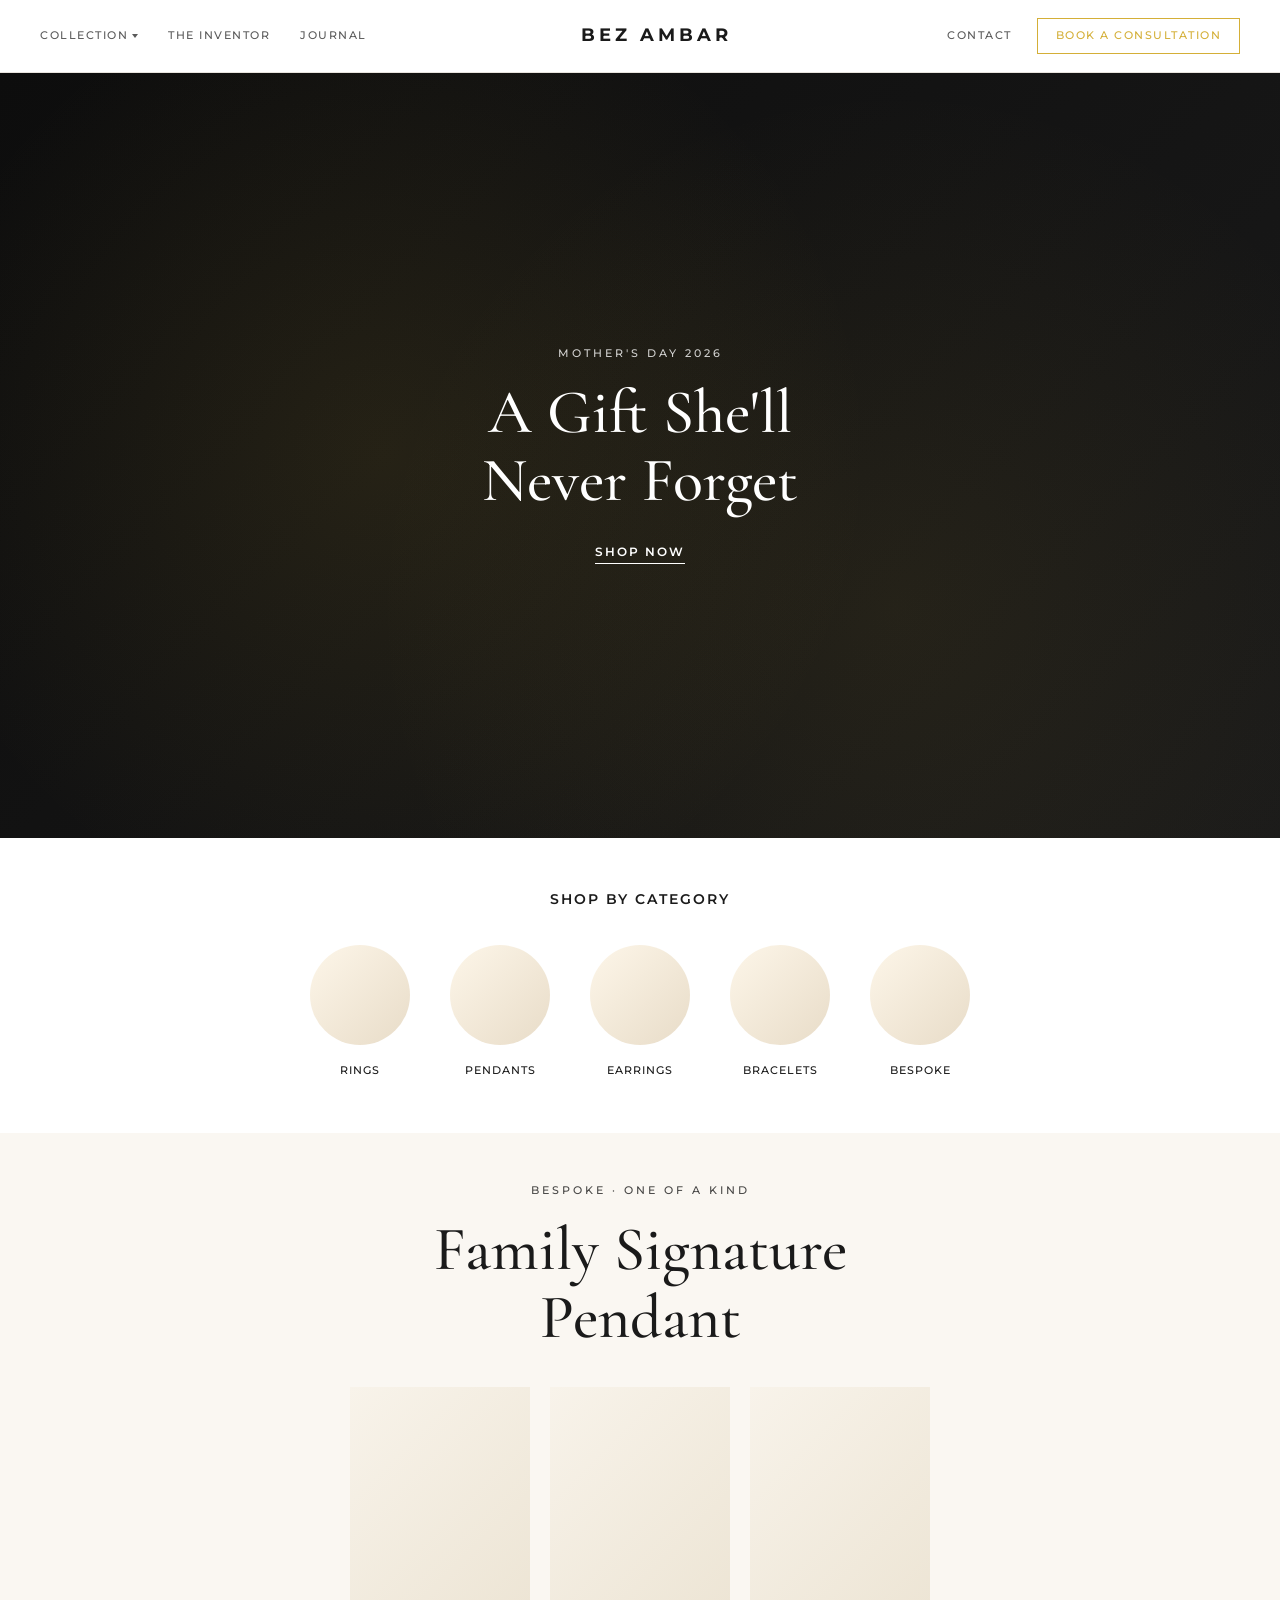
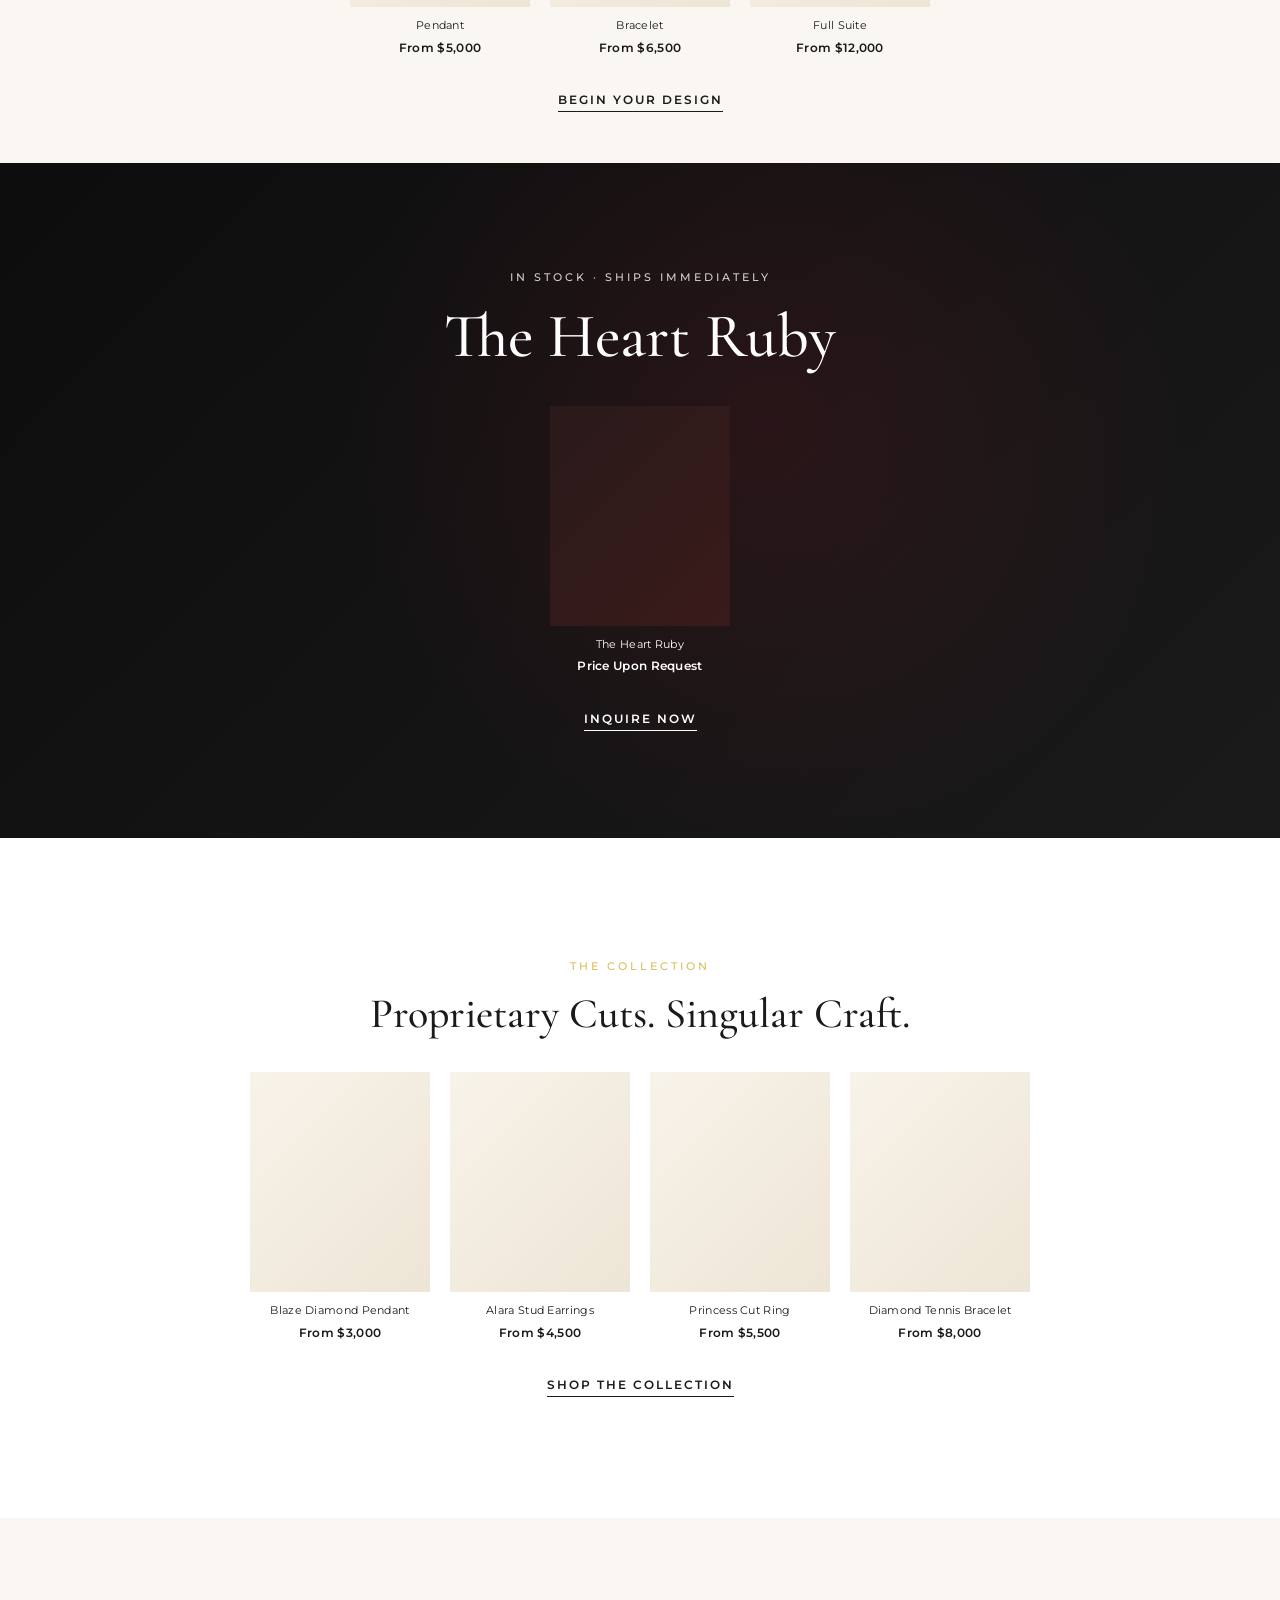
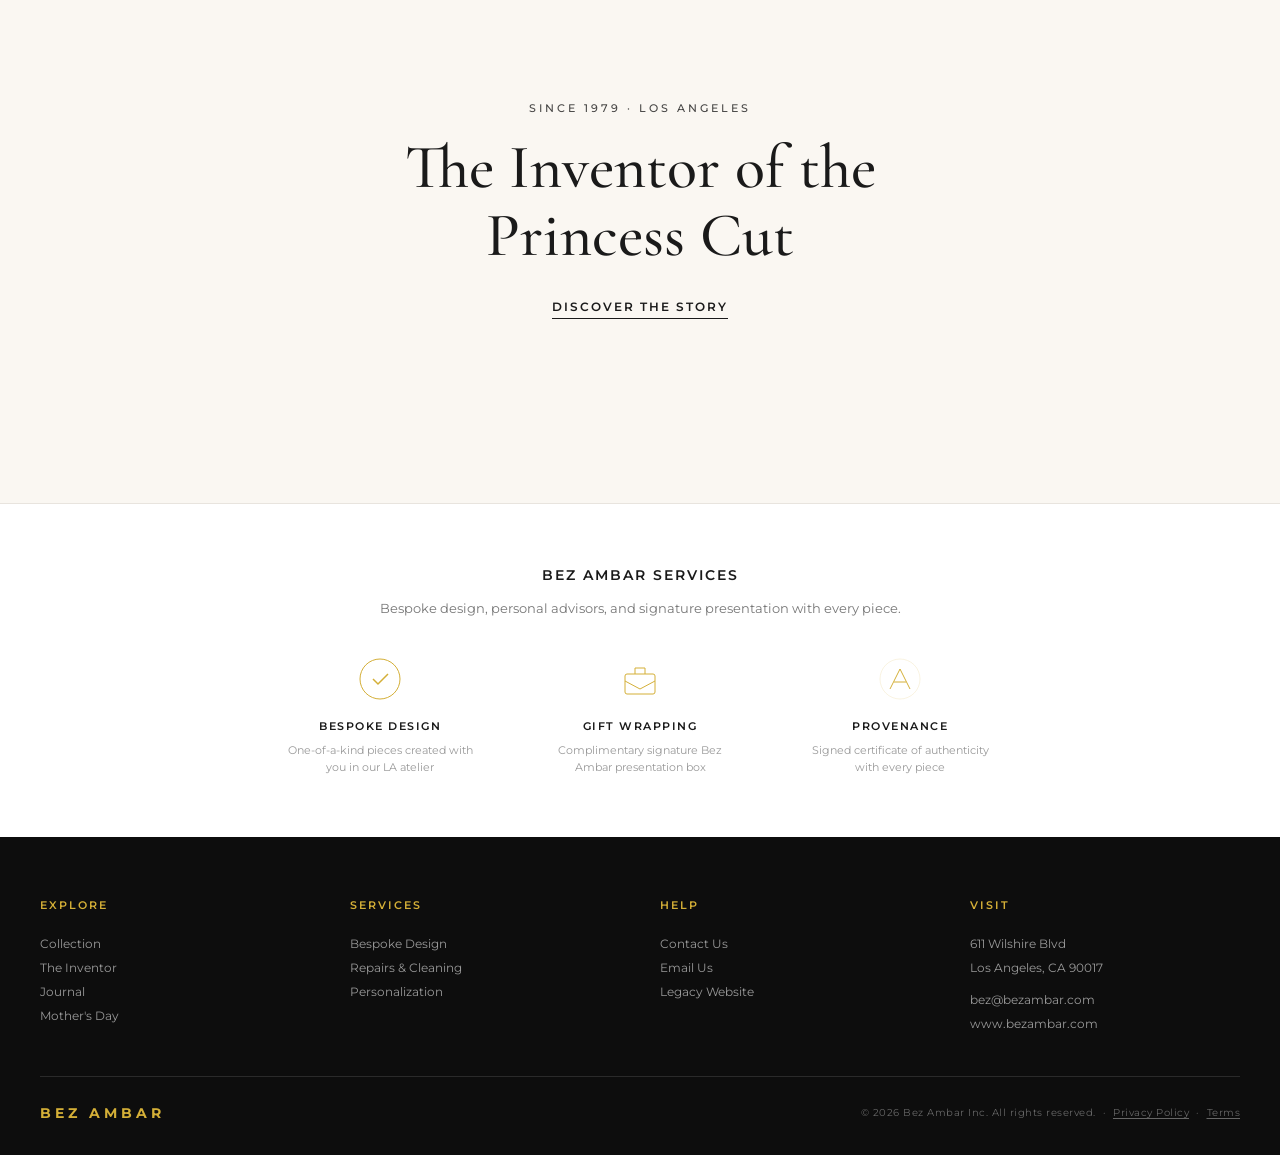
==== Mothers_Day_Campaign/index.html @ 3a0c8719 "Initial commit Created from https://vercel.com/new" ====
<!DOCTYPE html>
<html lang="en">
<head>
    <meta charset="UTF-8">
    <meta name="viewport" content="width=device-width, initial-scale=1.0">
    <title>Bez Ambar — Inventor of the Princess Cut | Luxury Diamonds, Los Angeles</title>
    <link href="https://fonts.googleapis.com/css2?family=Cormorant+Garamond:ital,wght@0,400;0,500;0,600;0,700;1,400;1,500&family=Montserrat:wght@300;400;500;600;700&display=swap" rel="stylesheet">
    <link rel="stylesheet" href="styles.css">
    <style>
        /* ============== LV-STYLE HOMEPAGE OVERRIDES ============== */

        /* --- Full-Bleed Hero Block --- */
        .hero-block {
            width: 100%;
            min-height: 85vh;
            display: flex;
            align-items: center;
            justify-content: center;
            text-align: center;
            position: relative;
            overflow: hidden;
            color: #ffffff;
        }
        .hero-block.dark {
            background: linear-gradient(135deg, #0d0d0d 0%, #1a1a1a 50%, #0d0d0d 100%);
        }
        .hero-block.cream {
            background: #faf7f2;
            color: #1a1a1a;
            min-height: 70vh;
        }
        .hero-block.light {
            background: #ffffff;
            color: #1a1a1a;
            min-height: auto;
            padding: 80px 40px;
        }
        .hero-block-bg {
            position: absolute;
            inset: 0;
            background-size: cover;
            background-position: center;
            z-index: 0;
        }
        .hero-block-overlay {
            position: absolute;
            inset: 0;
            background: rgba(0,0,0,0.35);
            z-index: 1;
        }
        .hero-block-content {
            position: relative;
            z-index: 2;
            max-width: 700px;
            padding: 40px 20px;
        }
        .hero-block-content .block-eyebrow {
            font-family: 'Montserrat', sans-serif;
            font-size: 11px;
            font-weight: 500;
            letter-spacing: 3px;
            text-transform: uppercase;
            opacity: 0.8;
            margin-bottom: 16px;
        }
        .hero-block-content h2 {
            font-family: 'Cormorant Garamond', serif;
            font-size: clamp(36px, 6vw, 62px);
            font-weight: 500;
            line-height: 1.1;
            margin-bottom: 24px;
        }
        .hero-block-content .block-link {
            font-family: 'Montserrat', sans-serif;
            font-size: 12px;
            font-weight: 600;
            letter-spacing: 2px;
            text-transform: uppercase;
            text-decoration: none;
            color: inherit;
            border-bottom: 1.5px solid currentColor;
            padding-bottom: 4px;
            transition: opacity 0.3s;
        }
        .hero-block-content .block-link:hover { opacity: 0.7; }

        /* --- Category Strip --- */
        .category-strip {
            padding: 50px 40px;
            background: #ffffff;
        }
        .category-strip h2 {
            font-family: 'Montserrat', sans-serif;
            font-size: 14px;
            font-weight: 600;
            letter-spacing: 2px;
            text-transform: uppercase;
            text-align: center;
            margin-bottom: 35px;
            color: #1a1a1a;
        }
        .category-row {
            display: flex;
            justify-content: center;
            gap: 40px;
            flex-wrap: wrap;
            max-width: 1000px;
            margin: 0 auto;
        }
        .category-item {
            text-align: center;
            text-decoration: none;
            color: #1a1a1a;
            transition: transform 0.3s;
        }
        .category-item:hover { transform: translateY(-3px); }
        .category-circle {
            width: 100px;
            height: 100px;
            border-radius: 50%;
            background: linear-gradient(135deg, #fdf6e9, #e8dcc8);
            margin: 0 auto 12px;
            display: flex;
            align-items: center;
            justify-content: center;
            overflow: hidden;
        }
        .category-circle img {
            width: 100%;
            height: 100%;
            object-fit: cover;
            border-radius: 50%;
        }
        .category-item span {
            font-family: 'Montserrat', sans-serif;
            font-size: 11px;
            font-weight: 500;
            letter-spacing: 1px;
            text-transform: uppercase;
        }

        /* --- Product Row (within editorial blocks) --- */
        .product-row {
            display: flex;
            gap: 20px;
            justify-content: center;
            flex-wrap: wrap;
            margin-top: 35px;
            max-width: 1200px;
            margin-left: auto;
            margin-right: auto;
        }
        .product-thumb {
            width: 180px;
            text-decoration: none;
            color: inherit;
            transition: transform 0.3s;
        }
        .product-thumb:hover { transform: translateY(-3px); }
        .product-thumb-img {
            width: 180px;
            height: 220px;
            background: linear-gradient(135deg, #f8f3ea, #ede5d5);
            margin-bottom: 10px;
            overflow: hidden;
        }
        .product-thumb-img img {
            width: 100%;
            height: 100%;
            object-fit: cover;
        }
        .product-thumb p {
            font-family: 'Montserrat', sans-serif;
            font-size: 11px;
            text-align: center;
            letter-spacing: 0.3px;
        }
        .product-thumb .thumb-price {
            font-weight: 600;
            margin-top: 3px;
            font-size: 12px;
        }

        /* --- Services Row (LV-style) --- */
        .lv-services {
            padding: 60px 40px;
            background: #ffffff;
            border-top: 1px solid #e8e4de;
        }
        .lv-services h2 {
            font-family: 'Montserrat', sans-serif;
            font-size: 14px;
            font-weight: 600;
            letter-spacing: 2px;
            text-transform: uppercase;
            text-align: center;
            margin-bottom: 12px;
        }
        .lv-services > p {
            font-family: 'Montserrat', sans-serif;
            font-size: 13px;
            color: #777;
            text-align: center;
            margin-bottom: 35px;
        }
        .lv-services-row {
            display: flex;
            justify-content: center;
            gap: 60px;
            flex-wrap: wrap;
            max-width: 1000px;
            margin: 0 auto;
        }
        .lv-service-item {
            text-align: center;
            max-width: 200px;
        }
        .lv-service-icon {
            width: 50px;
            height: 50px;
            margin: 0 auto 14px;
        }
        .lv-service-item h4 {
            font-family: 'Montserrat', sans-serif;
            font-size: 11px;
            font-weight: 600;
            letter-spacing: 1.5px;
            text-transform: uppercase;
            margin-bottom: 6px;
        }
        .lv-service-item p {
            font-family: 'Montserrat', sans-serif;
            font-size: 11px;
            color: #999;
            line-height: 1.6;
        }

        /* --- Responsive --- */
        @media (max-width: 768px) {
            .hero-block { min-height: 60vh; }
            .product-row { gap: 12px; }
            .product-thumb { width: 140px; }
            .product-thumb-img { width: 140px; height: 170px; }
            .category-row { gap: 20px; }
            .category-circle { width: 75px; height: 75px; }
            .lv-services-row { gap: 30px; }
        }
    </style>
</head>
<body>

    <!-- ==================== HEADER ==================== -->
    <header class="site-header">
        <div class="header-inner">
            <button class="mobile-nav-toggle" onclick="toggleMobileNav()" aria-label="Menu"><span></span><span></span><span></span></button>
            <nav class="header-left">
                <div class="nav-dropdown">
                    <a href="collection.html">Collection</a>
                    <div class="dropdown-menu">
                        <span class="dropdown-label">Categories</span>
                        <a href="collection.html">All Jewelry</a>
                        <a href="collection.html?cat=rings">Rings</a>
                        <a href="collection.html?cat=pendants">Pendants</a>
                        <a href="collection.html?cat=necklaces">Necklaces</a>
                        <a href="collection.html?cat=earrings">Earrings</a>
                        <a href="collection.html?cat=bracelets">Bracelets</a>
                    </div>
                </div>
                <a href="about.html">The Inventor</a>
                <a href="journal.html">Journal</a>
            </nav>
            <a href="index.html" class="logo">Bez Ambar</a>
            <div class="header-right">
                <a href="contact.html">Contact</a>
                <a href="contact.html" class="header-contact-btn">Book a Consultation</a>
            </div>
        </div>
    </header>
    <div class="mobile-nav-overlay" id="mobileNav">
        <a href="collection.html">Collection</a>
        <span class="mobile-cat-label">Categories</span>
        <a href="collection.html" class="mobile-cat-link">All Jewelry</a>
        <a href="collection.html?cat=rings" class="mobile-cat-link">Rings</a>
        <a href="collection.html?cat=pendants" class="mobile-cat-link">Pendants</a>
        <a href="collection.html?cat=necklaces" class="mobile-cat-link">Necklaces</a>
        <a href="collection.html?cat=earrings" class="mobile-cat-link">Earrings</a>
        <a href="collection.html?cat=bracelets" class="mobile-cat-link">Bracelets</a>
        <a href="about.html">The Inventor</a>
        <a href="journal.html">Journal</a>
        <a href="contact.html">Contact</a>
        <a href="contact.html" class="mobile-consult-btn">Book a Consultation</a>
    </div>

    <!-- ==================== BLOCK 1: Hero — Mother's Day ==================== -->
    <section class="hero-block dark">
        <!-- Replace: add background image with .hero-block-bg div: <div class="hero-block-bg" style="background-image:url('[HERO_IMG]')"></div><div class="hero-block-overlay"></div> -->
        <div class="hero-block-bg" style="background: radial-gradient(circle at 30% 50%, rgba(212,175,55,0.1) 0%, transparent 50%), radial-gradient(circle at 70% 70%, rgba(212,175,55,0.08) 0%, transparent 50%), linear-gradient(135deg, #0d0d0d 0%, #1a1a1a 100%);"></div>
        <div class="hero-block-content">
            <p class="block-eyebrow">Mother's Day 2026</p>
            <h2>A Gift She'll<br>Never Forget</h2>
            <a href="mothers_day_landing_page" class="block-link">Shop Now</a>
        </div>
    </section>

    <!-- ==================== BLOCK 2: Shop by Category ==================== -->
    <section class="category-strip">
        <h2>Shop by Category</h2>
        <div class="category-row">
            <a href="collection.html?cat=rings" class="category-item">
                <div class="category-circle">
                    <!-- Replace with: <img src="[RING_THUMB]" alt="Rings"> -->
                </div>
                <span>Rings</span>
            </a>
            <a href="collection.html?cat=pendants" class="category-item">
                <div class="category-circle">
                    <!-- Replace with: <img src="[PENDANT_THUMB]" alt="Pendants"> -->
                </div>
                <span>Pendants</span>
            </a>
            <a href="collection.html?cat=earrings" class="category-item">
                <div class="category-circle">
                    <!-- Replace with: <img src="[EARRING_THUMB]" alt="Earrings"> -->
                </div>
                <span>Earrings</span>
            </a>
            <a href="collection.html?cat=bracelets" class="category-item">
                <div class="category-circle">
                    <!-- Replace with: <img src="[BRACELET_THUMB]" alt="Bracelets"> -->
                </div>
                <span>Bracelets</span>
            </a>
            <a href="contact.html" class="category-item">
                <div class="category-circle">
                    <!-- Replace with: <img src="[BESPOKE_THUMB]" alt="Bespoke"> -->
                </div>
                <span>Bespoke</span>
            </a>
        </div>
    </section>

    <!-- ==================== BLOCK 3: Family Signature Pendant ==================== -->
    <section class="hero-block cream">
        <!-- Replace: <div class="hero-block-bg" style="background-image:url('[PENDANT_HERO]')"></div> -->
        <div class="hero-block-content">
            <p class="block-eyebrow">Bespoke &middot; One of a Kind</p>
            <h2>Family Signature<br>Pendant</h2>

            <div class="product-row">
                <a href="mothers_day_landing_page#family-pendant-section" class="product-thumb">
                    <div class="product-thumb-img">
                        <!-- Replace with: <img src="[IMG]" alt="Pendant"> -->
                    </div>
                    <p>Pendant</p>
                    <p class="thumb-price">From $5,000</p>
                </a>
                <a href="mothers_day_landing_page#family-pendant-section" class="product-thumb">
                    <div class="product-thumb-img">
                        <!-- Replace with: <img src="[IMG]" alt="Bracelet"> -->
                    </div>
                    <p>Bracelet</p>
                    <p class="thumb-price">From $6,500</p>
                </a>
                <a href="mothers_day_landing_page#family-pendant-section" class="product-thumb">
                    <div class="product-thumb-img">
                        <!-- Replace with: <img src="[IMG]" alt="Full Suite"> -->
                    </div>
                    <p>Full Suite</p>
                    <p class="thumb-price">From $12,000</p>
                </a>
            </div>

            <div style="margin-top: 30px;">
                <a href="mothers_day_landing_page#family-pendant-section" class="block-link">Begin Your Design</a>
            </div>
        </div>
    </section>

    <!-- ==================== BLOCK 4: The Heart Ruby ==================== -->
    <section class="hero-block dark" style="min-height: 75vh;">
        <!-- Replace: <div class="hero-block-bg" style="background-image:url('[HEART_RUBY_HERO]')"></div><div class="hero-block-overlay"></div> -->
        <div class="hero-block-bg" style="background: radial-gradient(circle at 60% 40%, rgba(196,30,58,0.12) 0%, transparent 50%), linear-gradient(135deg, #0d0d0d 0%, #1a1a1a 100%);"></div>
        <div class="hero-block-content">
            <p class="block-eyebrow">In Stock &middot; Ships Immediately</p>
            <h2>The Heart Ruby</h2>

            <div class="product-row">
                <a href="mothers_day_landing_page#hard-ruby-section" class="product-thumb" style="color:#fff;">
                    <div class="product-thumb-img" style="background: linear-gradient(135deg, #2a1a1a, #3a1a1a);">
                        <!-- Replace with: <img src="[IMG]" alt="The Heart Ruby"> -->
                    </div>
                    <p>The Heart Ruby</p>
                    <p class="thumb-price">Price Upon Request</p>
                </a>
            </div>

            <div style="margin-top: 30px;">
                <a href="mothers_day_landing_page#hard-ruby-section" class="block-link">Inquire Now</a>
            </div>
        </div>
    </section>

    <!-- ==================== BLOCK 5: The Collection ==================== -->
    <section class="hero-block light">
        <div class="hero-block-content" style="max-width: 1200px;">
            <p class="block-eyebrow" style="color:#d4af37;">The Collection</p>
            <h2 style="font-size: clamp(28px, 4vw, 42px);">Proprietary Cuts. Singular Craft.</h2>

            <div class="product-row">
                <a href="collection.html" class="product-thumb">
                    <div class="product-thumb-img">
                        <!-- Replace with: <img src="[IMG]" alt="Blaze Diamond Pendant"> -->
                    </div>
                    <p>Blaze Diamond Pendant</p>
                    <p class="thumb-price">From $3,000</p>
                </a>
                <a href="collection.html" class="product-thumb">
                    <div class="product-thumb-img">
                        <!-- Replace with: <img src="[IMG]" alt="Alara Stud Earrings"> -->
                    </div>
                    <p>Alara Stud Earrings</p>
                    <p class="thumb-price">From $4,500</p>
                </a>
                <a href="collection.html" class="product-thumb">
                    <div class="product-thumb-img">
                        <!-- Replace with: <img src="[IMG]" alt="Princess Cut Ring"> -->
                    </div>
                    <p>Princess Cut Ring</p>
                    <p class="thumb-price">From $5,500</p>
                </a>
                <a href="collection.html" class="product-thumb">
                    <div class="product-thumb-img">
                        <!-- Replace with: <img src="[IMG]" alt="Diamond Tennis Bracelet"> -->
                    </div>
                    <p>Diamond Tennis Bracelet</p>
                    <p class="thumb-price">From $8,000</p>
                </a>
            </div>

            <div style="margin-top: 30px;">
                <a href="collection.html" class="block-link">Shop the Collection</a>
            </div>
        </div>
    </section>

    <!-- ==================== BLOCK 6: The Inventor ==================== -->
    <section class="hero-block cream" style="min-height: 65vh;">
        <!-- Replace: <div class="hero-block-bg" style="background-image:url('[BEZ_ATELIER]')"></div> -->
        <div class="hero-block-content">
            <p class="block-eyebrow">Since 1979 &middot; Los Angeles</p>
            <h2>The Inventor of the<br>Princess Cut</h2>
            <a href="about.html" class="block-link">Discover the Story</a>
        </div>
    </section>

    <!-- ==================== BLOCK 7: Services ==================== -->
    <section class="lv-services">
        <h2>Bez Ambar Services</h2>
        <p>Bespoke design, personal advisors, and signature presentation with every piece.</p>
        <div class="lv-services-row">
            <div class="lv-service-item">
                <div class="lv-service-icon">
                    <svg viewBox="0 0 50 50" fill="none"><circle cx="25" cy="25" r="20" stroke="#d4af37" stroke-width="1"/><path d="M18 25 L23 30 L33 20" stroke="#d4af37" stroke-width="1.5" fill="none"/></svg>
                </div>
                <h4>Bespoke Design</h4>
                <p>One-of-a-kind pieces created with you in our LA atelier</p>
            </div>
            <div class="lv-service-item">
                <div class="lv-service-icon">
                    <svg viewBox="0 0 50 50" fill="none"><rect x="10" y="20" width="30" height="20" rx="2" stroke="#d4af37" stroke-width="1"/><path d="M10 27 L25 35 L40 27" stroke="#d4af37" stroke-width="1" fill="none"/><path d="M20 20 L20 14 L30 14 L30 20" stroke="#d4af37" stroke-width="1" fill="none"/></svg>
                </div>
                <h4>Gift Wrapping</h4>
                <p>Complimentary signature Bez Ambar presentation box</p>
            </div>
            <div class="lv-service-item">
                <div class="lv-service-icon">
                    <svg viewBox="0 0 50 50" fill="none"><path d="M15 35 L25 15 L35 35" stroke="#d4af37" stroke-width="1" fill="none"/><line x1="19" y1="28" x2="31" y2="28" stroke="#d4af37" stroke-width="1"/><circle cx="25" cy="25" r="20" stroke="#d4af37" stroke-width="0.5" opacity="0.3"/></svg>
                </div>
                <h4>Provenance</h4>
                <p>Signed certificate of authenticity with every piece</p>
            </div>
        </div>
    </section>

    <!-- ==================== FOOTER ==================== -->
    <footer class="site-footer">
        <div class="footer-inner">
            <div class="footer-top">
                <div class="footer-col">
                    <h4>Explore</h4>
                    <a href="collection.html">Collection</a>
                    <a href="about.html">The Inventor</a>
                    <a href="journal.html">Journal</a>
                    <a href="mothers_day_landing_page">Mother's Day</a>
                </div>
                <div class="footer-col">
                    <h4>Services</h4>
                    <a href="contact.html">Bespoke Design</a>
                    <a href="contact.html">Repairs &amp; Cleaning</a>
                    <a href="contact.html">Personalization</a>
                </div>
                <div class="footer-col">
                    <h4>Help</h4>
                    <a href="contact.html">Contact Us</a>
                    <a href="mailto:bez@bezambar.com">Email Us</a>
                    <a href="https://www.bezambar.com" target="_blank">Legacy Website</a>
                </div>
                <div class="footer-col">
                    <h4>Visit</h4>
                    <p>611 Wilshire Blvd</p>
                    <p>Los Angeles, CA 90017</p>
                    <p style="margin-top:8px;"><a href="mailto:bez@bezambar.com">bez@bezambar.com</a></p>
                    <p><a href="https://www.bezambar.com" target="_blank">www.bezambar.com</a></p>
                </div>
            </div>
            <div class="footer-bottom">
                <div class="footer-logo">BEZ AMBAR</div>
                <div class="footer-legal">
                    &copy; 2026 Bez Ambar Inc. All rights reserved.
                    &nbsp;&middot;&nbsp;
                    <a href="#">Privacy Policy</a>
                    &nbsp;&middot;&nbsp;
                    <a href="#">Terms</a>
                </div>
            </div>
        </div>
    </footer>


    <script>
    function toggleMobileNav() {
        document.querySelector('.mobile-nav-toggle').classList.toggle('open');
        document.getElementById('mobileNav').classList.toggle('open');
        document.body.style.overflow = document.getElementById('mobileNav').classList.contains('open') ? 'hidden' : '';
    }
    </script>
</body>
</html>
---- Mothers_Day_Campaign/styles.css ----
/* ============================================================
   BEZ AMBAR — Global Styles
   Color Palette: Black #1a1a1a / Gold #d4af37 / Cream #faf7f2
   Fonts: Cormorant Garamond (serif) + Montserrat (sans)
   ============================================================ */

/* --- RESET --- */
*, *::before, *::after { margin: 0; padding: 0; box-sizing: border-box; }
html { scroll-behavior: smooth; }
body {
    font-family: 'Cormorant Garamond', Georgia, serif;
    color: #1a1a1a;
    background: #ffffff;
    line-height: 1.6;
    -webkit-font-smoothing: antialiased;
}
a { color: inherit; text-decoration: none; }
img { display: block; max-width: 100%; height: auto; }

/* --- UTILITY --- */
.center { text-align: center; }
.eyebrow {
    font-family: 'Montserrat', sans-serif;
    font-size: 11px;
    font-weight: 600;
    letter-spacing: 2px;
    text-transform: uppercase;
    color: #d4af37;
    margin-bottom: 12px;
}
.section-inner {
    max-width: 1400px;
    margin: 0 auto;
    padding: 80px 40px;
}
.section-title {
    font-size: 38px;
    font-weight: 500;
    line-height: 1.2;
    margin-bottom: 40px;
}
.text-link {
    font-family: 'Montserrat', sans-serif;
    font-size: 12px;
    font-weight: 600;
    letter-spacing: 1.5px;
    text-transform: uppercase;
    color: #d4af37;
    text-decoration: none;
    border-bottom: 1px solid #d4af37;
    padding-bottom: 2px;
    transition: opacity 0.3s;
}
.text-link:hover { opacity: 0.7; }

/* Image placeholder (shared) */
.image-placeholder {
    width: 100%;
    height: 100%;
    min-height: 300px;
    background: linear-gradient(135deg, #fdf6e9 0%, #f0e8d8 100%);
    display: flex;
    align-items: center;
    justify-content: center;
    text-align: center;
}
.image-placeholder.tall { min-height: 450px; }
.image-placeholder p {
    font-family: 'Montserrat', sans-serif;
    font-size: 12px;
    color: #bbb;
    letter-spacing: 0.5px;
}

/* --- BUTTONS --- */
.btn {
    display: inline-block;
    padding: 16px 40px;
    font-family: 'Montserrat', sans-serif;
    font-size: 12px;
    font-weight: 600;
    letter-spacing: 2px;
    text-transform: uppercase;
    text-decoration: none;
    border: none;
    cursor: pointer;
    transition: all 0.3s;
}
.btn-primary {
    background: #1a1a1a;
    color: #d4af37;
}
.btn-primary:hover {
    background: #333;
}
.btn-secondary {
    background: transparent;
    color: #d4af37;
    border: 1.5px solid #d4af37;
}
.btn-secondary:hover {
    background: #d4af37;
    color: #1a1a1a;
}
.btn-white {
    background: #ffffff;
    color: #1a1a1a;
}
.btn-white:hover {
    background: #f0e8d8;
}

/* ============== ANNOUNCEMENT BAR ============== */
.announcement-bar {
    background: #1a1a1a;
    color: #d4af37;
    text-align: center;
    padding: 10px 20px;
    font-family: 'Montserrat', sans-serif;
    font-size: 12px;
    font-weight: 500;
    letter-spacing: 1.5px;
    text-transform: uppercase;
}
.announcement-bar a {
    color: #d4af37;
    text-decoration: underline;
    text-underline-offset: 3px;
}

/* ============== SITE HEADER ============== */
.site-header {
    position: sticky;
    top: 0;
    z-index: 100;
    background: #ffffff;
    border-bottom: 1px solid #e8e4de;
}
.header-inner {
    max-width: 1400px;
    margin: 0 auto;
    padding: 18px 40px;
    display: flex;
    align-items: center;
    justify-content: space-between;
}
.header-left {
    display: flex;
    align-items: center;
    gap: 30px;
}
.header-left a, .header-right a {
    font-family: 'Montserrat', sans-serif;
    font-size: 11px;
    font-weight: 500;
    letter-spacing: 1.5px;
    text-transform: uppercase;
    color: #5a5a5a;
    transition: color 0.3s;
}
.header-left a:hover, .header-right a:hover { color: #1a1a1a; }
.header-left a.active, .header-right a.active { color: #1a1a1a; font-weight: 600; }

.logo {
    font-family: 'Montserrat', sans-serif;
    font-size: 18px;
    font-weight: 700;
    letter-spacing: 4px;
    color: #1a1a1a;
    text-transform: uppercase;
}
.header-right {
    display: flex;
    align-items: center;
    gap: 25px;
}
.header-contact-btn {
    color: #d4af37 !important;
    border: 1px solid #d4af37;
    padding: 8px 18px;
    transition: all 0.3s;
}
.header-contact-btn:hover {
    background: #d4af37;
    color: #1a1a1a !important;
}

/* ============== NAV DROPDOWN ============== */
.nav-dropdown {
    position: relative;
}
.nav-dropdown > a {
    display: flex;
    align-items: center;
    gap: 4px;
}
.nav-dropdown > a::after {
    content: '';
    display: inline-block;
    width: 0;
    height: 0;
    border-left: 3.5px solid transparent;
    border-right: 3.5px solid transparent;
    border-top: 4px solid currentColor;
    margin-top: 1px;
    transition: transform 0.3s;
}
.nav-dropdown:hover > a::after {
    transform: rotate(180deg);
}
.dropdown-menu {
    position: absolute;
    top: 100%;
    left: 0;
    margin-top: 14px;
    background: #ffffff;
    border: 1px solid #e8e4de;
    box-shadow: 0 8px 30px rgba(0,0,0,0.08);
    min-width: 220px;
    padding: 16px 0;
    opacity: 0;
    visibility: hidden;
    transform: translateY(6px);
    transition: all 0.25s ease;
    z-index: 200;
}
.nav-dropdown:hover .dropdown-menu {
    opacity: 1;
    visibility: visible;
    transform: translateY(0);
}
.dropdown-menu .dropdown-label {
    font-family: 'Montserrat', sans-serif;
    font-size: 9px;
    font-weight: 600;
    letter-spacing: 2px;
    text-transform: uppercase;
    color: #bbb;
    padding: 0 24px 10px;
    display: block;
}
.dropdown-menu a {
    display: flex !important;
    align-items: center;
    justify-content: space-between;
    font-family: 'Montserrat', sans-serif !important;
    font-size: 12px !important;
    font-weight: 400 !important;
    letter-spacing: 0.5px !important;
    text-transform: none !important;
    color: #555 !important;
    padding: 9px 24px;
    transition: all 0.2s;
    line-height: 1.4;
}
.dropdown-menu a:hover {
    background: #faf7f2;
    color: #1a1a1a !important;
}
.dropdown-menu a.active-cat {
    font-weight: 600 !important;
    color: #1a1a1a !important;
}
.dropdown-menu a.active-cat::after {
    content: '✓';
    font-size: 12px;
    color: #1a1a1a;
}

/* ============== MOBILE NAV ============== */
.mobile-nav-toggle {
    display: none;
    background: none;
    border: none;
    cursor: pointer;
    padding: 5px;
    z-index: 300;
}
.mobile-nav-toggle span {
    display: block;
    width: 22px;
    height: 2px;
    background: #1a1a1a;
    margin: 5px 0;
    transition: all 0.3s;
}
.mobile-nav-toggle.open span:nth-child(1) {
    transform: rotate(45deg) translate(5px, 5px);
}
.mobile-nav-toggle.open span:nth-child(2) {
    opacity: 0;
}
.mobile-nav-toggle.open span:nth-child(3) {
    transform: rotate(-45deg) translate(5px, -5px);
}
.mobile-nav-overlay {
    display: none;
    position: fixed;
    inset: 0;
    background: #ffffff;
    z-index: 250;
    padding: 90px 30px 40px;
    overflow-y: auto;
}
.mobile-nav-overlay.open {
    display: block;
}
.mobile-nav-overlay a {
    display: block;
    font-family: 'Montserrat', sans-serif;
    font-size: 14px;
    font-weight: 500;
    letter-spacing: 1.5px;
    text-transform: uppercase;
    color: #1a1a1a;
    padding: 16px 0;
    border-bottom: 1px solid #e8e4de;
    text-decoration: none;
    transition: color 0.3s;
}
.mobile-nav-overlay a:hover {
    color: #d4af37;
}
.mobile-nav-overlay .mobile-cat-label {
    font-size: 10px;
    font-weight: 600;
    letter-spacing: 2px;
    color: #bbb;
    padding: 20px 0 8px;
    border-bottom: none;
}
.mobile-nav-overlay .mobile-cat-link {
    font-size: 12px;
    font-weight: 400;
    letter-spacing: 0.5px;
    text-transform: none;
    color: #555;
    padding: 10px 0 10px 16px;
    border-bottom: none;
}
.mobile-nav-overlay .mobile-cat-link:last-of-type {
    border-bottom: 1px solid #e8e4de;
    padding-bottom: 16px;
    margin-bottom: 0;
}
.mobile-nav-overlay .mobile-consult-btn {
    display: inline-block;
    margin-top: 30px;
    padding: 16px 40px;
    background: #1a1a1a;
    color: #d4af37;
    font-family: 'Montserrat', sans-serif;
    font-size: 12px;
    font-weight: 600;
    letter-spacing: 2px;
    text-transform: uppercase;
    text-align: center;
    border-bottom: none;
}

/* ============== HOME HERO ============== */
.home-hero {
    min-height: 90vh;
    display: flex;
    align-items: center;
    justify-content: center;
    text-align: center;
    background: linear-gradient(135deg, #0d0d0d 0%, #1a1a1a 50%, #0d0d0d 100%);
    background-size: cover;
    background-position: center;
    position: relative;
    overflow: hidden;
    color: #ffffff;
}
.home-hero-overlay {
    position: absolute;
    inset: 0;
    background:
        radial-gradient(circle at 20% 50%, rgba(212,175,55,0.08) 0%, transparent 50%),
        radial-gradient(circle at 80% 80%, rgba(212,175,55,0.06) 0%, transparent 50%);
    pointer-events: none;
    animation: shimmer 8s ease-in-out infinite;
}
@keyframes shimmer {
    0%, 100% { opacity: 0.3; }
    50% { opacity: 0.6; }
}
.home-hero-content {
    position: relative;
    z-index: 2;
    max-width: 800px;
    padding: 60px 20px;
}
.home-hero-content h1 {
    font-size: clamp(36px, 7vw, 68px);
    font-weight: 600;
    line-height: 1.1;
    margin-bottom: 20px;
}
.hero-sub {
    font-size: 18px;
    color: rgba(255,255,255,0.7);
    max-width: 560px;
    margin: 0 auto 40px;
    line-height: 1.7;
}
.hero-buttons {
    display: flex;
    gap: 15px;
    justify-content: center;
    flex-wrap: wrap;
}

/* ============== FEATURED PIECES ============== */
.featured-section {
    background: #ffffff;
}
.featured-grid {
    display: grid;
    grid-template-columns: repeat(3, 1fr);
    gap: 30px;
}
.featured-card {
    display: block;
    text-decoration: none;
    color: inherit;
    transition: transform 0.3s;
}
.featured-card:hover {
    transform: translateY(-4px);
}
.featured-image {
    aspect-ratio: 1;
    overflow: hidden;
    margin-bottom: 18px;
}
.featured-image img {
    width: 100%;
    height: 100%;
    object-fit: cover;
    transition: transform 0.4s;
}
.featured-card:hover .featured-image img {
    transform: scale(1.03);
}
.featured-info h3 {
    font-size: 22px;
    font-weight: 600;
    margin-bottom: 4px;
}
.featured-category {
    font-family: 'Montserrat', sans-serif;
    font-size: 11px;
    color: #999;
    letter-spacing: 0.5px;
    margin-bottom: 8px;
}
.featured-price {
    font-family: 'Montserrat', sans-serif;
    font-size: 14px;
    font-weight: 600;
    margin-bottom: 12px;
}
.card-cta {
    font-family: 'Montserrat', sans-serif;
    font-size: 11px;
    font-weight: 600;
    letter-spacing: 1.5px;
    text-transform: uppercase;
    color: #d4af37;
}

/* ============== INVENTOR STRIP ============== */
.inventor-strip {
    background: #faf7f2;
}
.inventor-strip-inner {
    max-width: 1400px;
    margin: 0 auto;
    padding: 80px 40px;
    display: grid;
    grid-template-columns: 1fr 1fr;
    gap: 60px;
    align-items: center;
}
.inventor-strip-image {
    overflow: hidden;
}
.inventor-strip-text h2 {
    font-size: 38px;
    font-weight: 500;
    margin-bottom: 20px;
}
.inventor-strip-text p {
    font-size: 17px;
    line-height: 1.8;
    color: #555;
    margin-bottom: 25px;
}

/* ============== PROPRIETARY CUTS ============== */
.cuts-section {
    background: #ffffff;
}
.cuts-grid {
    display: grid;
    grid-template-columns: repeat(3, 1fr);
    gap: 40px;
    text-align: center;
}
.cut-card {
    padding: 40px 30px;
}
.cut-icon {
    width: 80px;
    height: 80px;
    margin: 0 auto 25px;
}
.cut-card h3 {
    font-size: 22px;
    font-weight: 600;
    margin-bottom: 12px;
}
.cut-card p {
    font-family: 'Montserrat', sans-serif;
    font-size: 13px;
    color: #777;
    line-height: 1.7;
}

/* ============== PROMO BANNER ============== */
.promo-banner {
    background: linear-gradient(135deg, #0d0d0d 0%, #1a1a1a 100%);
    color: #ffffff;
    text-align: center;
}
.promo-inner {
    max-width: 700px;
    margin: 0 auto;
    padding: 80px 40px;
}
.promo-inner h2 {
    font-size: 42px;
    font-weight: 500;
    margin-bottom: 18px;
}
.promo-sub {
    font-size: 16px;
    color: rgba(255,255,255,0.6);
    margin-bottom: 35px;
    line-height: 1.7;
}

/* ============== SERVICES STRIP ============== */
.services-strip {
    background: #1a1a1a;
    padding: 40px;
}
.services-inner {
    max-width: 1400px;
    margin: 0 auto;
    display: grid;
    grid-template-columns: repeat(4, 1fr);
    gap: 30px;
    text-align: center;
}
.service-item h4 {
    font-family: 'Montserrat', sans-serif;
    font-size: 11px;
    font-weight: 600;
    letter-spacing: 2px;
    text-transform: uppercase;
    color: #d4af37;
    margin-bottom: 8px;
}
.service-item p {
    font-family: 'Montserrat', sans-serif;
    font-size: 11px;
    color: #999;
}

/* ============== FOOTER ============== */
.site-footer {
    background: #0d0d0d;
    padding: 60px 40px 30px;
}
.footer-inner {
    max-width: 1400px;
    margin: 0 auto;
}
.footer-top {
    display: grid;
    grid-template-columns: repeat(4, 1fr);
    gap: 40px;
    padding-bottom: 40px;
    border-bottom: 1px solid #2a2a2a;
}
.footer-col h4 {
    font-family: 'Montserrat', sans-serif;
    font-size: 11px;
    font-weight: 600;
    letter-spacing: 2px;
    text-transform: uppercase;
    color: #d4af37;
    margin-bottom: 18px;
}
.footer-col a, .footer-col p {
    display: block;
    font-family: 'Montserrat', sans-serif;
    font-size: 12px;
    color: #999;
    line-height: 2;
    transition: color 0.3s;
}
.footer-col a:hover { color: #d4af37; }
.footer-bottom {
    display: flex;
    justify-content: space-between;
    align-items: center;
    padding-top: 25px;
}
.footer-logo {
    font-family: 'Montserrat', sans-serif;
    font-size: 14px;
    font-weight: 700;
    letter-spacing: 4px;
    color: #d4af37;
}
.footer-legal {
    font-family: 'Montserrat', sans-serif;
    font-size: 10px;
    color: #666;
    letter-spacing: 0.5px;
}
.footer-legal a { color: #666; text-decoration: underline; text-underline-offset: 2px; }
.footer-legal a:hover { color: #d4af37; }

/* ============== PAGE HERO (About, Collection, Contact, Journal) ============== */
.page-hero {
    background: linear-gradient(135deg, #0d0d0d 0%, #1a1a1a 100%);
    color: #ffffff;
    text-align: center;
    padding: 100px 40px 80px;
}
.page-hero h1 {
    font-size: clamp(32px, 5vw, 52px);
    font-weight: 600;
    margin-bottom: 15px;
}
.page-hero p {
    font-size: 17px;
    color: rgba(255,255,255,0.6);
    max-width: 550px;
    margin: 0 auto;
    line-height: 1.7;
}

/* ============== ABOUT PAGE ============== */
.about-story {
    max-width: 1400px;
    margin: 0 auto;
    padding: 80px 40px;
    display: grid;
    grid-template-columns: 1fr 1fr;
    gap: 60px;
    align-items: center;
}
.about-story-text h2 {
    font-size: 36px;
    font-weight: 500;
    margin-bottom: 20px;
}
.about-story-text p {
    font-size: 17px;
    line-height: 1.8;
    color: #555;
    margin-bottom: 15px;
}
.about-timeline {
    background: #faf7f2;
    padding: 80px 40px;
}
.timeline-inner {
    max-width: 800px;
    margin: 0 auto;
}
.timeline-item {
    display: flex;
    gap: 30px;
    margin-bottom: 40px;
    align-items: flex-start;
}
.timeline-year {
    font-family: 'Montserrat', sans-serif;
    font-size: 14px;
    font-weight: 700;
    color: #d4af37;
    min-width: 60px;
    padding-top: 4px;
}
.timeline-text h3 {
    font-size: 20px;
    font-weight: 600;
    margin-bottom: 6px;
}
.timeline-text p {
    font-size: 15px;
    color: #666;
    line-height: 1.7;
}

/* ============== COLLECTION PAGE ============== */
.collection-filters {
    max-width: 1400px;
    margin: 0 auto;
    padding: 30px 40px;
    display: flex;
    gap: 15px;
    flex-wrap: wrap;
    justify-content: center;
}
.filter-btn {
    font-family: 'Montserrat', sans-serif;
    font-size: 11px;
    font-weight: 600;
    letter-spacing: 1.5px;
    text-transform: uppercase;
    padding: 10px 22px;
    background: transparent;
    border: 1px solid #ddd;
    color: #888;
    cursor: pointer;
    transition: all 0.3s;
}
.filter-btn:hover, .filter-btn.active {
    border-color: #1a1a1a;
    color: #1a1a1a;
    background: #faf7f2;
}
.collection-grid-page {
    max-width: 1400px;
    margin: 0 auto;
    padding: 20px 40px 80px;
    display: grid;
    grid-template-columns: repeat(3, 1fr);
    gap: 30px;
}
.collection-card {
    display: block;
    text-decoration: none;
    color: inherit;
    background: #fff;
    transition: transform 0.3s, box-shadow 0.3s;
}
.collection-card:hover {
    transform: translateY(-4px);
    box-shadow: 0 12px 40px rgba(0,0,0,0.06);
}
.collection-card .card-img {
    aspect-ratio: 1;
    overflow: hidden;
    background: linear-gradient(135deg, #fdf6e9, #f0e8d8);
}
.collection-card .card-img img {
    width: 100%;
    height: 100%;
    object-fit: cover;
}
.collection-card .card-info {
    padding: 18px 16px;
}
.collection-card .card-info h3 {
    font-size: 18px;
    font-weight: 600;
    margin-bottom: 3px;
}
.collection-card .card-info .card-cat {
    font-family: 'Montserrat', sans-serif;
    font-size: 11px;
    color: #999;
    margin-bottom: 8px;
}
.collection-card .card-info .card-price {
    font-family: 'Montserrat', sans-serif;
    font-size: 13px;
    font-weight: 600;
}

/* ============== CONTACT PAGE ============== */
.contact-layout {
    max-width: 1400px;
    margin: 0 auto;
    padding: 80px 40px;
    display: grid;
    grid-template-columns: 1fr 1fr;
    gap: 60px;
}
.contact-form h2 {
    font-size: 30px;
    font-weight: 500;
    margin-bottom: 25px;
}
.form-group {
    margin-bottom: 20px;
}
.form-group label {
    display: block;
    font-family: 'Montserrat', sans-serif;
    font-size: 11px;
    font-weight: 600;
    letter-spacing: 1px;
    text-transform: uppercase;
    color: #888;
    margin-bottom: 8px;
}
.form-group input,
.form-group textarea,
.form-group select {
    width: 100%;
    padding: 14px 16px;
    font-family: 'Cormorant Garamond', serif;
    font-size: 16px;
    border: 1px solid #ddd;
    background: #faf7f2;
    color: #1a1a1a;
    transition: border-color 0.3s;
    outline: none;
}
.form-group input:focus,
.form-group textarea:focus,
.form-group select:focus {
    border-color: #d4af37;
}
.form-group textarea {
    resize: vertical;
    min-height: 120px;
}
.contact-details h2 {
    font-size: 30px;
    font-weight: 500;
    margin-bottom: 25px;
}
.contact-details-item {
    margin-bottom: 30px;
}
.contact-details-item h4 {
    font-family: 'Montserrat', sans-serif;
    font-size: 11px;
    font-weight: 600;
    letter-spacing: 1.5px;
    text-transform: uppercase;
    color: #d4af37;
    margin-bottom: 8px;
}
.contact-details-item p {
    font-size: 16px;
    color: #555;
    line-height: 1.8;
}
.contact-details-item a {
    color: #d4af37;
    text-decoration: underline;
    text-underline-offset: 3px;
}

/* ============== JOURNAL PAGE ============== */
.journal-grid {
    max-width: 1400px;
    margin: 0 auto;
    padding: 60px 40px 80px;
    display: grid;
    grid-template-columns: repeat(3, 1fr);
    gap: 4px;
}
.journal-item {
    aspect-ratio: 1;
    overflow: hidden;
    position: relative;
    cursor: pointer;
    background: linear-gradient(135deg, #fdf6e9, #f0e8d8);
}
.journal-item img {
    width: 100%;
    height: 100%;
    object-fit: cover;
    transition: transform 0.4s;
}
.journal-item:hover img {
    transform: scale(1.05);
}
.journal-item .journal-overlay {
    position: absolute;
    inset: 0;
    background: rgba(0,0,0,0.4);
    opacity: 0;
    transition: opacity 0.3s;
    display: flex;
    align-items: center;
    justify-content: center;
    color: #fff;
    font-family: 'Montserrat', sans-serif;
    font-size: 12px;
    letter-spacing: 1px;
}
.journal-item:hover .journal-overlay {
    opacity: 1;
}
.journal-cta {
    text-align: center;
    padding: 40px;
}
.journal-cta a {
    font-family: 'Montserrat', sans-serif;
    font-size: 13px;
    font-weight: 600;
    letter-spacing: 2px;
    text-transform: uppercase;
    color: #d4af37;
    text-decoration: none;
    border-bottom: 1px solid #d4af37;
    padding-bottom: 4px;
}

/* ============== LV COLLECTION PAGE (Category Grid) ============== */
.lv-collection-bar {
    max-width: 1400px;
    margin: 0 auto;
    padding: 20px 40px 10px;
    display: flex;
    align-items: center;
    justify-content: space-between;
}
.lv-cat-dropdown {
    position: relative;
}
.lv-cat-dropdown > button {
    font-family: 'Montserrat', sans-serif;
    font-size: 13px;
    font-weight: 500;
    letter-spacing: 0.5px;
    background: none;
    border: none;
    cursor: pointer;
    display: flex;
    align-items: center;
    gap: 8px;
    color: #1a1a1a;
    padding: 8px 0;
}
.lv-cat-dropdown > button svg {
    width: 10px;
    height: 10px;
    transition: transform 0.3s;
}
.lv-cat-dropdown.open > button svg {
    transform: rotate(180deg);
}
.lv-cat-menu {
    position: absolute;
    top: calc(100% + 6px);
    left: 0;
    background: #ffffff;
    border: 1px solid #e8e4de;
    box-shadow: 0 8px 30px rgba(0,0,0,0.08);
    min-width: 240px;
    padding: 16px 0;
    opacity: 0;
    visibility: hidden;
    transform: translateY(6px);
    transition: all 0.25s ease;
    z-index: 50;
}
.lv-cat-dropdown.open .lv-cat-menu {
    opacity: 1;
    visibility: visible;
    transform: translateY(0);
}
.lv-cat-menu .cat-label {
    font-family: 'Montserrat', sans-serif;
    font-size: 9px;
    font-weight: 600;
    letter-spacing: 2px;
    text-transform: uppercase;
    color: #bbb;
    padding: 0 24px 10px;
    display: block;
}
.lv-cat-menu a {
    display: flex;
    align-items: center;
    justify-content: space-between;
    font-family: 'Montserrat', sans-serif;
    font-size: 13px;
    font-weight: 400;
    color: #555;
    padding: 9px 24px;
    transition: all 0.2s;
}
.lv-cat-menu a:hover {
    background: #faf7f2;
    color: #1a1a1a;
}
.lv-cat-menu a.active-cat {
    font-weight: 600;
    color: #1a1a1a;
}
.lv-cat-menu a.active-cat::after {
    content: '✓';
    font-size: 12px;
}
.lv-filter-btn {
    font-family: 'Montserrat', sans-serif;
    font-size: 11px;
    font-weight: 500;
    letter-spacing: 1px;
    text-transform: uppercase;
    background: none;
    border: 1px solid #ddd;
    padding: 8px 18px;
    cursor: pointer;
    display: flex;
    align-items: center;
    gap: 8px;
    color: #555;
    transition: all 0.3s;
}
.lv-filter-btn:hover {
    border-color: #1a1a1a;
    color: #1a1a1a;
}
.lv-collection-grid {
    max-width: 1400px;
    margin: 0 auto;
    padding: 10px 40px 80px;
    display: grid;
    grid-template-columns: repeat(4, 1fr);
    gap: 2px;
}
.lv-product-card {
    display: block;
    text-decoration: none;
    color: inherit;
    background: #fff;
    transition: opacity 0.3s;
    position: relative;
}
.lv-product-card:hover { opacity: 0.88; }
.lv-product-card .lv-card-img {
    aspect-ratio: 1;
    overflow: hidden;
    background: linear-gradient(135deg, #f5f1eb, #ede8df);
}
.lv-product-card .lv-card-img img {
    width: 100%;
    height: 100%;
    object-fit: cover;
    transition: transform 0.4s;
}
.lv-product-card:hover .lv-card-img img {
    transform: scale(1.03);
}
.lv-product-card .lv-card-info {
    padding: 16px 8px 24px;
}
.lv-product-card .lv-card-info h3 {
    font-family: 'Cormorant Garamond', serif;
    font-size: 15px;
    font-weight: 500;
    line-height: 1.3;
    margin-bottom: 5px;
    color: #1a1a1a;
}
.lv-product-card .lv-card-info .lv-card-price {
    font-family: 'Montserrat', sans-serif;
    font-size: 12px;
    font-weight: 500;
    color: #1a1a1a;
}
.lv-product-card .lv-card-wishlist {
    position: absolute;
    top: 12px;
    right: 12px;
    width: 24px;
    height: 24px;
    color: #999;
    cursor: pointer;
    transition: color 0.3s;
}
.lv-product-card .lv-card-wishlist:hover {
    color: #1a1a1a;
}

/* ============== LV PRODUCT DETAIL PAGE ============== */
.pdp-container {
    display: grid;
    grid-template-columns: 1fr 1fr;
    max-width: 100%;
    min-height: 100vh;
}
.pdp-images {
    position: relative;
}
.pdp-image-slot {
    width: 100%;
    aspect-ratio: 1;
    overflow: hidden;
    background: linear-gradient(135deg, #f5f1eb, #ede8df);
}
.pdp-image-slot img {
    width: 100%;
    height: 100%;
    object-fit: cover;
}
.pdp-back {
    position: absolute;
    top: 24px;
    left: 24px;
    width: 40px;
    height: 40px;
    background: #ffffff;
    border-radius: 50%;
    display: flex;
    align-items: center;
    justify-content: center;
    text-decoration: none;
    color: #1a1a1a;
    box-shadow: 0 2px 10px rgba(0,0,0,0.1);
    z-index: 5;
    transition: background 0.3s;
}
.pdp-back:hover { background: #f5f1eb; }
.pdp-details {
    padding: 80px 60px 60px;
    position: sticky;
    top: 0;
    height: 100vh;
    overflow-y: auto;
}
.pdp-sku {
    font-family: 'Montserrat', sans-serif;
    font-size: 11px;
    color: #999;
    letter-spacing: 0.5px;
    margin-bottom: 8px;
}
.pdp-title {
    font-family: 'Cormorant Garamond', serif;
    font-size: 28px;
    font-weight: 500;
    line-height: 1.25;
    margin-bottom: 10px;
    color: #1a1a1a;
}
.pdp-price {
    font-family: 'Montserrat', sans-serif;
    font-size: 14px;
    font-weight: 500;
    color: #1a1a1a;
    margin-bottom: 30px;
}
.pdp-cta-btn {
    display: block;
    width: 100%;
    padding: 18px;
    font-family: 'Montserrat', sans-serif;
    font-size: 12px;
    font-weight: 600;
    letter-spacing: 2px;
    text-transform: uppercase;
    text-align: center;
    background: #1a1a1a;
    color: #d4af37;
    border: none;
    cursor: pointer;
    transition: background 0.3s;
    text-decoration: none;
    margin-bottom: 14px;
}
.pdp-cta-btn:hover { background: #333; }
.pdp-advisor-link {
    display: block;
    text-align: center;
    font-family: 'Montserrat', sans-serif;
    font-size: 12px;
    font-weight: 500;
    color: #1a1a1a;
    text-decoration: underline;
    text-underline-offset: 3px;
    margin-bottom: 30px;
    transition: opacity 0.3s;
}
.pdp-advisor-link:hover { opacity: 0.6; }
.pdp-description {
    font-size: 16px;
    line-height: 1.8;
    color: #555;
    margin-bottom: 8px;
    max-height: 4.5em;
    overflow: hidden;
    position: relative;
}
.pdp-description.expanded {
    max-height: none;
}
.pdp-read-more {
    font-family: 'Montserrat', sans-serif;
    font-size: 12px;
    font-weight: 600;
    color: #1a1a1a;
    text-decoration: underline;
    text-underline-offset: 3px;
    cursor: pointer;
    background: none;
    border: none;
    padding: 0;
    margin-bottom: 24px;
    display: block;
}
.pdp-accordion {
    border-top: 1px solid #e8e4de;
}
.pdp-accordion-item {
    border-bottom: 1px solid #e8e4de;
}
.pdp-accordion-btn {
    width: 100%;
    display: flex;
    align-items: center;
    justify-content: space-between;
    padding: 16px 0;
    background: none;
    border: none;
    cursor: pointer;
    font-family: 'Montserrat', sans-serif;
    font-size: 12px;
    font-weight: 500;
    letter-spacing: 0.5px;
    color: #1a1a1a;
}
.pdp-accordion-btn .plus {
    font-size: 18px;
    font-weight: 300;
    transition: transform 0.3s;
}
.pdp-accordion-btn.open .plus {
    transform: rotate(45deg);
}
.pdp-accordion-content {
    max-height: 0;
    overflow: hidden;
    transition: max-height 0.35s ease;
}
.pdp-accordion-content-inner {
    padding: 0 0 16px;
    font-family: 'Montserrat', sans-serif;
    font-size: 12px;
    color: #666;
    line-height: 1.8;
}
.pdp-extra-links {
    margin-top: 20px;
    border-top: 1px solid #e8e4de;
}
.pdp-extra-link {
    display: flex;
    align-items: center;
    justify-content: space-between;
    padding: 16px 0;
    border-bottom: 1px solid #e8e4de;
    font-family: 'Montserrat', sans-serif;
    font-size: 12px;
    font-weight: 500;
    color: #1a1a1a;
    text-decoration: none;
    transition: opacity 0.3s;
}
.pdp-extra-link:hover { opacity: 0.6; }
.pdp-extra-link span { font-size: 14px; }

/* --- "You May Also Like" Section --- */
.pdp-related {
    padding: 60px 40px 80px;
}
.pdp-related h2 {
    font-family: 'Montserrat', sans-serif;
    font-size: 14px;
    font-weight: 500;
    letter-spacing: 0.5px;
    margin-bottom: 30px;
    color: #1a1a1a;
}
.pdp-related-grid {
    display: grid;
    grid-template-columns: repeat(4, 1fr);
    gap: 2px;
}

/* ============== RESPONSIVE ============== */
@media (max-width: 1024px) {
    .featured-grid,
    .cuts-grid { grid-template-columns: repeat(2, 1fr); }
    .collection-grid-page { grid-template-columns: repeat(2, 1fr); }
    .lv-collection-grid { grid-template-columns: repeat(2, 1fr); }
    .about-story,
    .inventor-strip-inner,
    .contact-layout { grid-template-columns: 1fr; gap: 30px; }
    .services-inner, .footer-top { grid-template-columns: repeat(2, 1fr); }
    .header-left { display: none; }
    .header-right { display: none; }
    .mobile-nav-toggle { display: block; }
    .header-inner {
        display: grid;
        grid-template-columns: auto 1fr auto;
        align-items: center;
    }
    .logo { text-align: center; }
    .pdp-container { grid-template-columns: 1fr; }
    .pdp-details { position: static; height: auto; padding: 40px 30px; }
    .pdp-related-grid { grid-template-columns: repeat(2, 1fr); }
}

@media (max-width: 640px) {
    .header-inner { padding: 14px 20px; }
    .section-inner { padding: 50px 20px; }
    .featured-grid,
    .cuts-grid,
    .collection-grid-page,
    .journal-grid { grid-template-columns: 1fr; }
    .lv-collection-grid { grid-template-columns: repeat(2, 1fr); gap: 1px; }
    .services-inner, .footer-top { grid-template-columns: 1fr; }
    .footer-bottom { flex-direction: column; gap: 12px; text-align: center; }
    .home-hero { min-height: 80vh; }
    .hero-buttons { flex-direction: column; align-items: center; }
    .page-hero { padding: 70px 20px 50px; }
    .collection-filters { padding: 20px; }
    .contact-layout { padding: 40px 20px; }
    .lv-collection-bar { padding: 15px 20px 5px; }
    .pdp-details { padding: 30px 20px; }
    .pdp-related { padding: 40px 20px 60px; }
    .pdp-related-grid { grid-template-columns: repeat(2, 1fr); }
    .announcement-bar { font-size: 10px; padding: 8px 15px; }
}
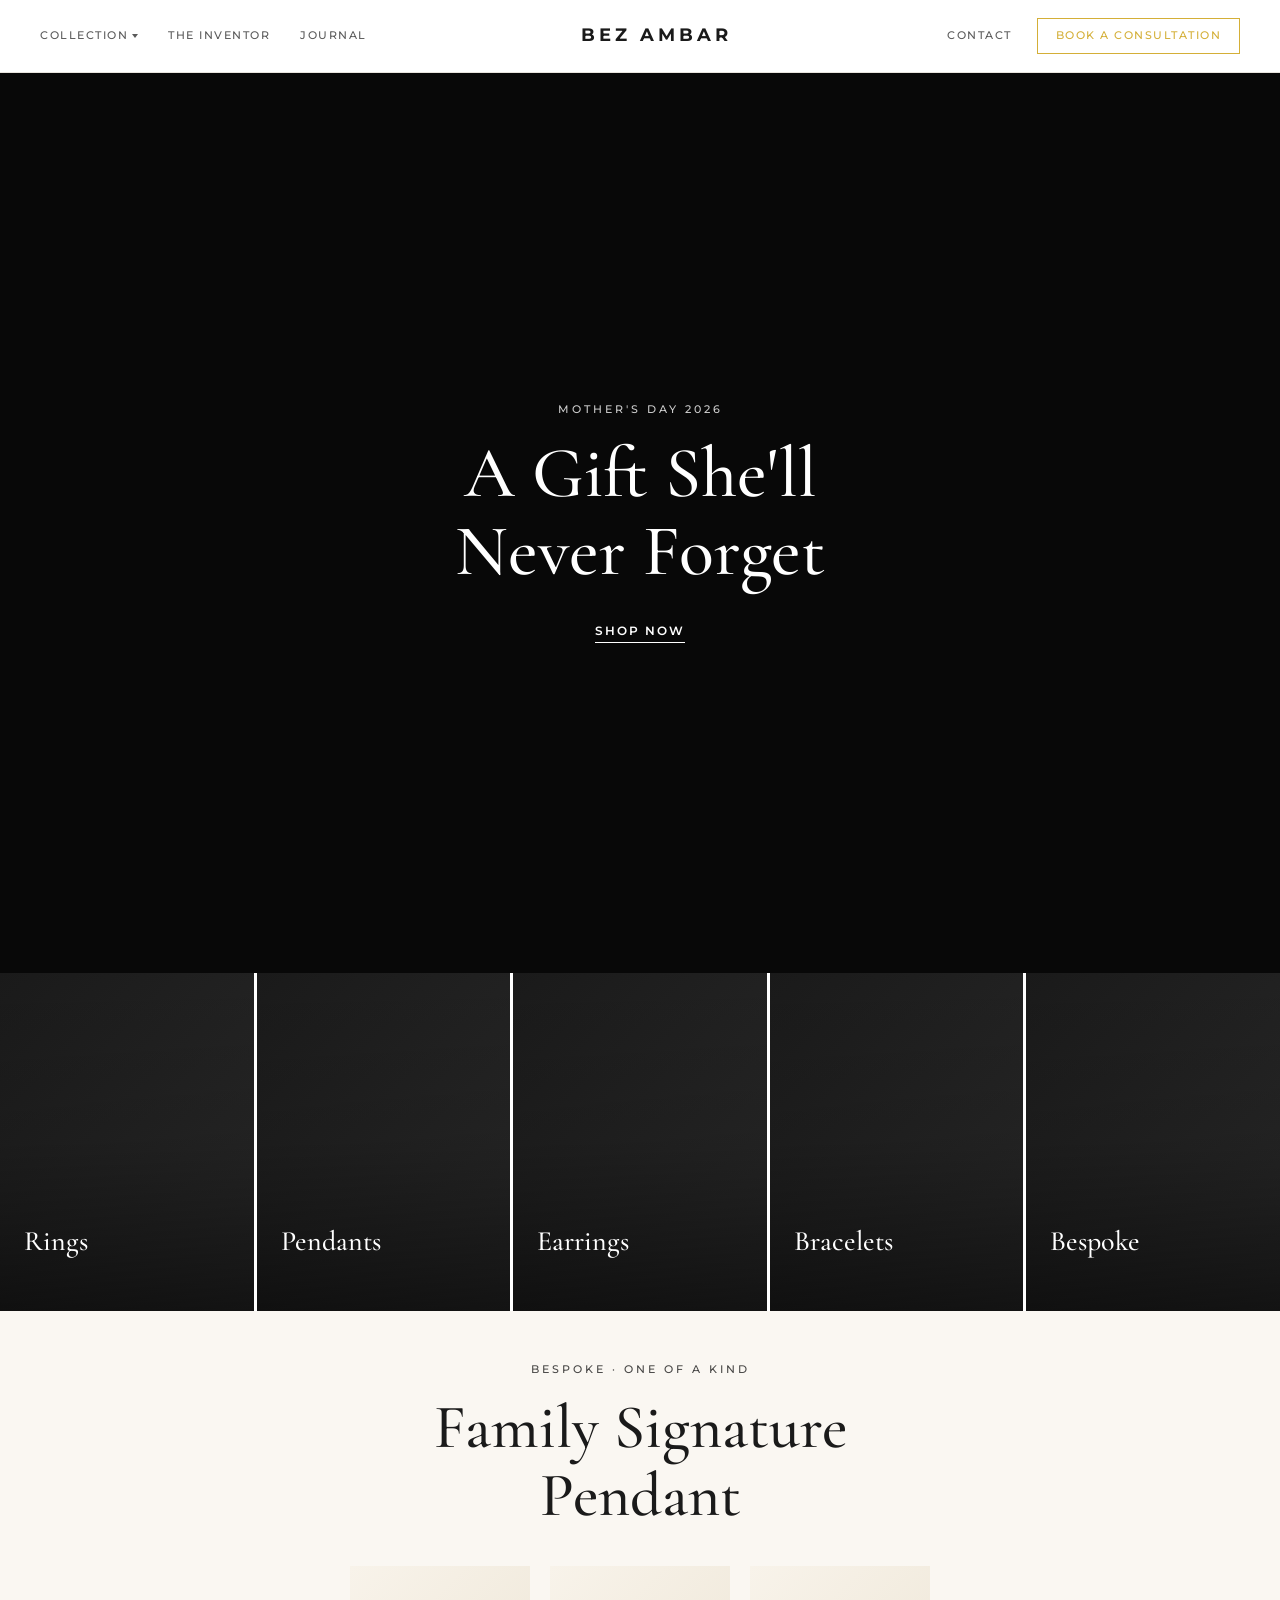
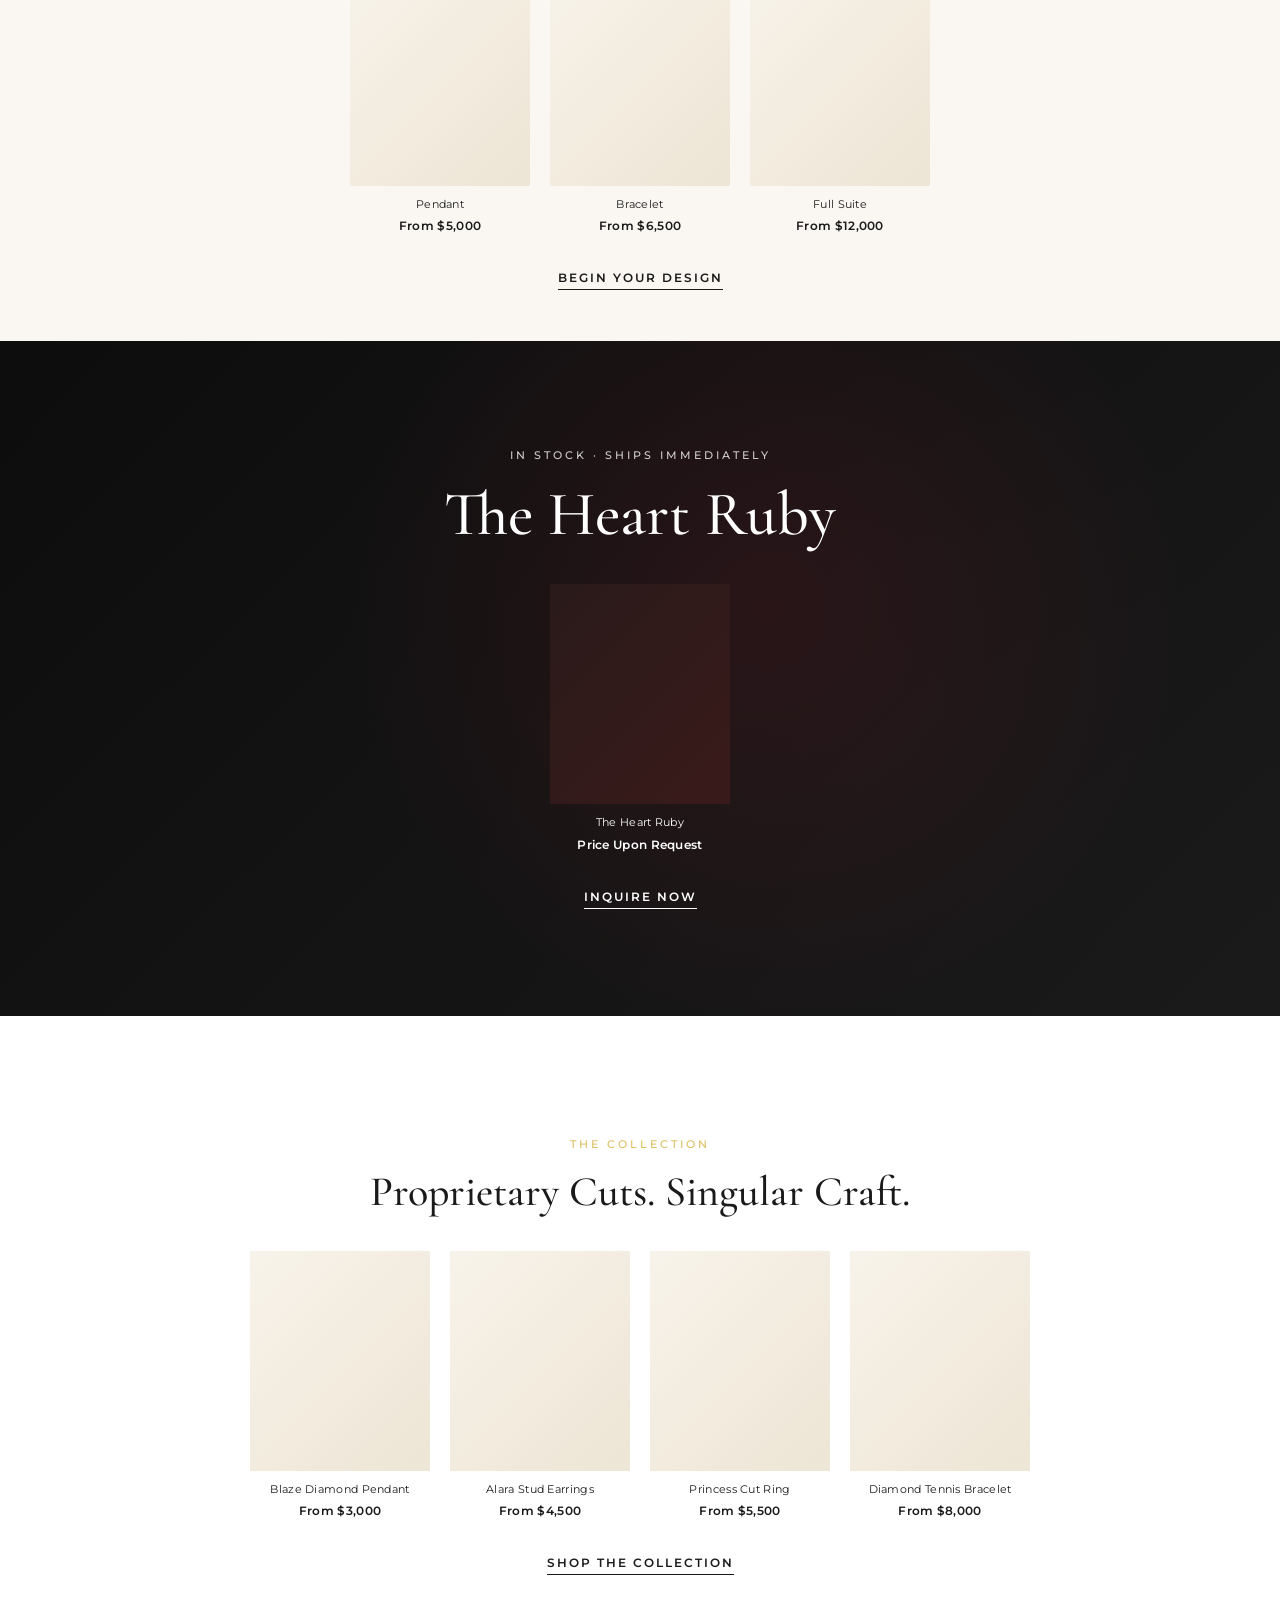
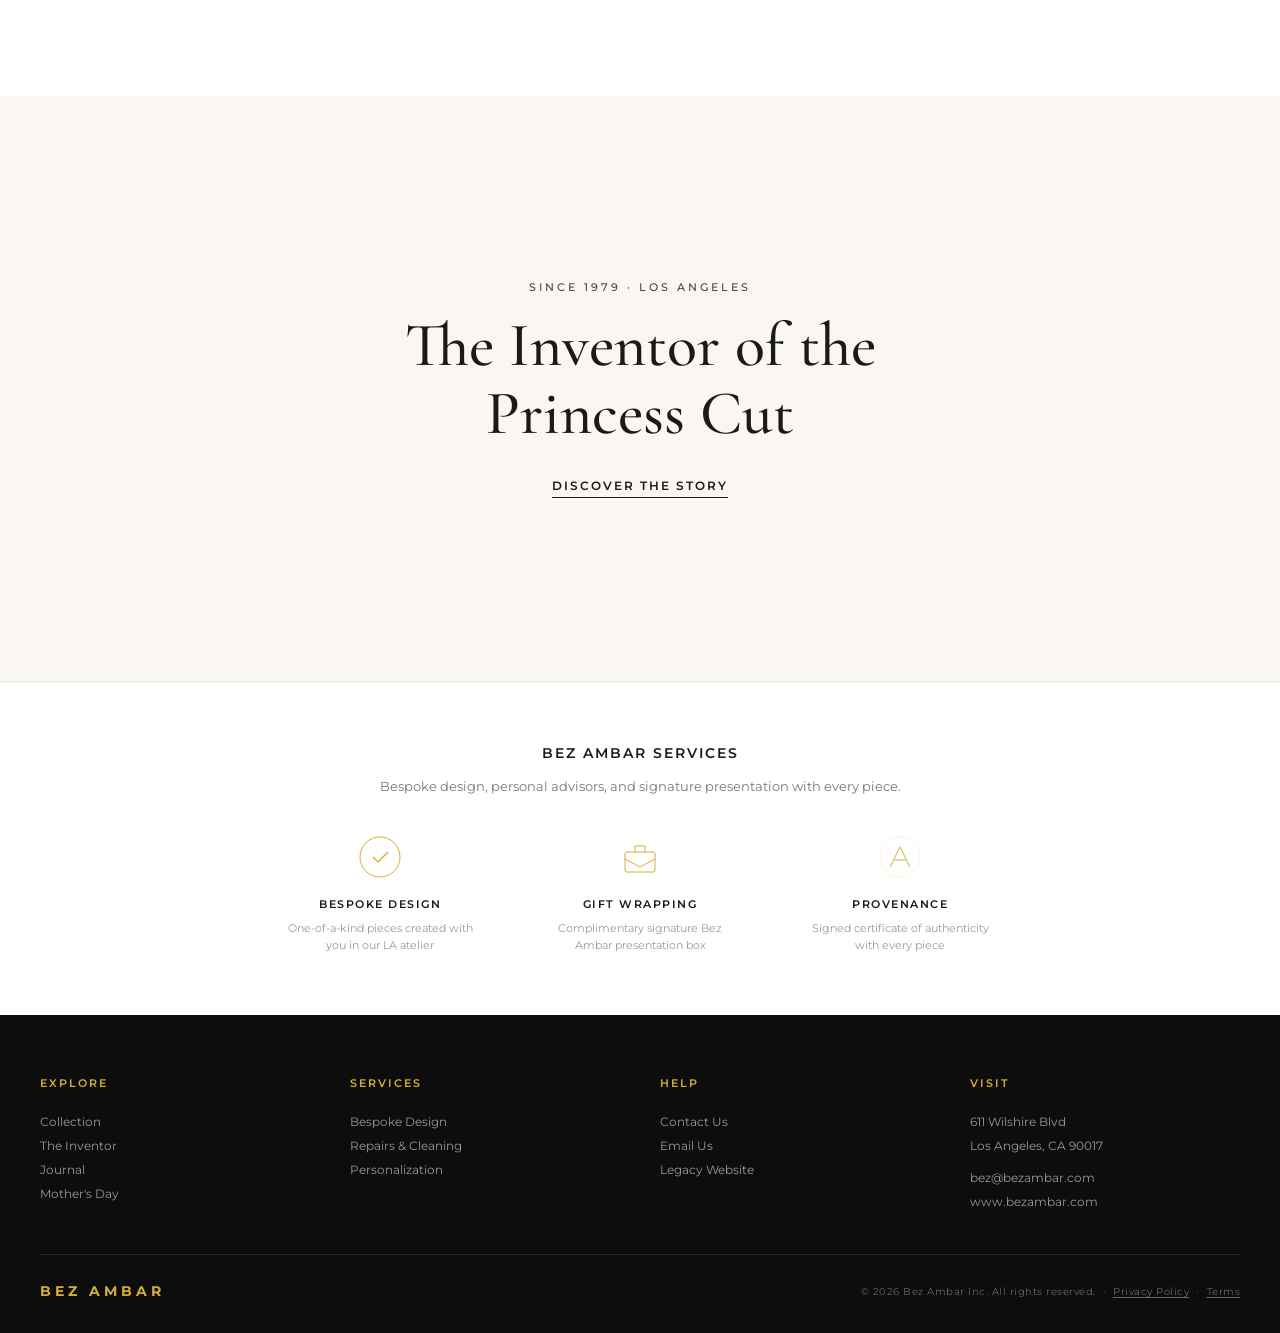
==== commit 8ff7dbf2: "Add files via upload" ====
--- a/Mothers_Day_Campaign/index.html
+++ b/Mothers_Day_Campaign/index.html
@@ -84,59 +84,143 @@
         }
         .hero-block-content .block-link:hover { opacity: 0.7; }
 
-        /* --- Category Strip --- */
-        .category-strip {
-            padding: 50px 40px;
-            background: #ffffff;
-        }
-        .category-strip h2 {
-            font-family: 'Montserrat', sans-serif;
-            font-size: 14px;
+        /* --- Video Hero --- */
+        .hero-video-block {
+            width: 100%;
+            min-height: 100vh;
+            display: flex;
+            align-items: center;
+            justify-content: center;
+            text-align: center;
+            position: relative;
+            overflow: hidden;
+            color: #ffffff;
+            background: #0d0d0d;
+        }
+        .hero-video {
+            position: absolute;
+            inset: 0;
+            width: 100%;
+            height: 100%;
+            object-fit: cover;
+            z-index: 0;
+        }
+        .hero-video-overlay {
+            position: absolute;
+            inset: 0;
+            background: rgba(0,0,0,0.40);
+            z-index: 1;
+        }
+        .hero-video-content {
+            position: relative;
+            z-index: 2;
+            max-width: 700px;
+            padding: 40px 20px;
+        }
+        .hero-video-content h2 {
+            font-family: 'Cormorant Garamond', serif;
+            font-size: clamp(40px, 7vw, 72px);
+            font-weight: 500;
+            line-height: 1.08;
+            margin-bottom: 28px;
+            color: #ffffff;
+        }
+        .hero-video-content .block-eyebrow {
+            font-family: 'Montserrat', sans-serif;
+            font-size: 11px;
+            font-weight: 500;
+            letter-spacing: 3px;
+            text-transform: uppercase;
+            margin-bottom: 16px;
+        }
+        .hero-video-content .block-link {
+            font-family: 'Montserrat', sans-serif;
+            font-size: 12px;
             font-weight: 600;
             letter-spacing: 2px;
             text-transform: uppercase;
-            text-align: center;
-            margin-bottom: 35px;
-            color: #1a1a1a;
-        }
-        .category-row {
-            display: flex;
-            justify-content: center;
-            gap: 40px;
-            flex-wrap: wrap;
-            max-width: 1000px;
-            margin: 0 auto;
-        }
-        .category-item {
-            text-align: center;
             text-decoration: none;
-            color: #1a1a1a;
-            transition: transform 0.3s;
-        }
-        .category-item:hover { transform: translateY(-3px); }
-        .category-circle {
-            width: 100px;
-            height: 100px;
-            border-radius: 50%;
-            background: linear-gradient(135deg, #fdf6e9, #e8dcc8);
-            margin: 0 auto 12px;
-            display: flex;
-            align-items: center;
-            justify-content: center;
+            border-bottom: 1.5px solid currentColor;
+            padding-bottom: 4px;
+            transition: opacity 0.3s;
+        }
+        .hero-video-content .block-link:hover { opacity: 0.7; }
+
+        /* --- Category Windows (Big Cards) --- */
+        .cat-windows {
+            background: #ffffff;
+            padding: 0;
+        }
+        .cat-windows-grid {
+            display: grid;
+            grid-template-columns: repeat(5, 1fr);
+            gap: 3px;
+            width: 100%;
+        }
+        .cat-window {
+            position: relative;
+            display: block;
+            text-decoration: none;
+            color: #ffffff;
+            aspect-ratio: 3/4;
             overflow: hidden;
-        }
-        .category-circle img {
+            cursor: pointer;
+        }
+        .cat-window-bg {
+            position: absolute;
+            inset: 0;
+            background: linear-gradient(135deg, #1a1a1a, #2a2a2a);
+            z-index: 0;
+        }
+        .cat-window-bg img {
             width: 100%;
             height: 100%;
             object-fit: cover;
-            border-radius: 50%;
-        }
-        .category-item span {
-            font-family: 'Montserrat', sans-serif;
-            font-size: 11px;
+            transition: transform 0.6s ease;
+        }
+        .cat-window:hover .cat-window-bg img {
+            transform: scale(1.06);
+        }
+        .cat-window-overlay {
+            position: absolute;
+            inset: 0;
+            background: linear-gradient(to top, rgba(0,0,0,0.55) 0%, rgba(0,0,0,0.1) 50%, rgba(0,0,0,0.0) 100%);
+            z-index: 1;
+            transition: background 0.4s;
+        }
+        .cat-window:hover .cat-window-overlay {
+            background: linear-gradient(to top, rgba(0,0,0,0.65) 0%, rgba(0,0,0,0.15) 50%, rgba(0,0,0,0.05) 100%);
+        }
+        .cat-window-label {
+            position: absolute;
+            bottom: 0;
+            left: 0;
+            right: 0;
+            padding: 30px 24px;
+            z-index: 2;
+            display: flex;
+            flex-direction: column;
+            gap: 8px;
+        }
+        .cat-window-name {
+            font-family: 'Cormorant Garamond', serif;
+            font-size: 28px;
             font-weight: 500;
-            letter-spacing: 1px;
+            line-height: 1.1;
+        }
+        .cat-window-cta {
+            font-family: 'Montserrat', sans-serif;
+            font-size: 10px;
+            font-weight: 600;
+            letter-spacing: 2px;
             text-transform: uppercase;
+            opacity: 0;
+            transform: translateY(8px);
+            transition: all 0.35s ease;
+        }
+        .cat-window:hover .cat-window-cta {
+            opacity: 1;
+            transform: translateY(0);
         }
 
         /* --- Product Row (within editorial blocks) --- */
@@ -236,14 +320,28 @@
         }
 
         /* --- Responsive --- */
+        @media (max-width: 1024px) {
+            .cat-windows-grid { grid-template-columns: repeat(3, 1fr); }
+            .cat-window:nth-child(4),
+            .cat-window:nth-child(5) { aspect-ratio: 2/3; }
+        }
         @media (max-width: 768px) {
             .hero-block { min-height: 60vh; }
+            .hero-video-block { min-height: 85vh; }
+            .hero-video-content h2 { font-size: clamp(32px, 8vw, 52px); }
             .product-row { gap: 12px; }
             .product-thumb { width: 140px; }
             .product-thumb-img { width: 140px; height: 170px; }
-            .category-row { gap: 20px; }
-            .category-circle { width: 75px; height: 75px; }
+            .cat-windows-grid { grid-template-columns: repeat(2, 1fr); }
+            .cat-window { aspect-ratio: 1; }
+            .cat-window-name { font-size: 22px; }
+            .cat-window-cta { opacity: 1; transform: translateY(0); }
             .lv-services-row { gap: 30px; }
+        }
+        @media (max-width: 480px) {
+            .cat-windows-grid { grid-template-columns: 1fr 1fr; }
+            .cat-window-label { padding: 20px 16px; }
+            .cat-window-name { font-size: 20px; }
         }
     </style>
 </head>
@@ -291,50 +389,72 @@
         <a href="contact.html" class="mobile-consult-btn">Book a Consultation</a>
     </div>
 
-    <!-- ==================== BLOCK 1: Hero — Mother's Day ==================== -->
-    <section class="hero-block dark">
-        <!-- Replace: add background image with .hero-block-bg div: <div class="hero-block-bg" style="background-image:url('[HERO_IMG]')"></div><div class="hero-block-overlay"></div> -->
-        <div class="hero-block-bg" style="background: radial-gradient(circle at 30% 50%, rgba(212,175,55,0.1) 0%, transparent 50%), radial-gradient(circle at 70% 70%, rgba(212,175,55,0.08) 0%, transparent 50%), linear-gradient(135deg, #0d0d0d 0%, #1a1a1a 100%);"></div>
-        <div class="hero-block-content">
-            <p class="block-eyebrow">Mother's Day 2026</p>
+    <!-- ==================== BLOCK 1: Hero — Mother's Day (Video Background) ==================== -->
+    <section class="hero-video-block">
+        <!-- VIDEO: Replace the src below with your video file (e.g., "hero-video.mp4"). Upload the video to the same folder as index.html -->
+        <video class="hero-video" autoplay muted loop playsinline poster="">
+            <!-- <source src="hero-video.mp4" type="video/mp4"> -->
+        </video>
+        <div class="hero-video-overlay"></div>
+        <div class="hero-video-content">
+            <p class="block-eyebrow" style="color: rgba(255,255,255,0.8);">Mother's Day 2026</p>
             <h2>A Gift She'll<br>Never Forget</h2>
-            <a href="mothers_day_landing_page" class="block-link">Shop Now</a>
+            <a href="mothers_day_landing_page" class="block-link" style="color:#fff;">Shop Now</a>
         </div>
     </section>
 
-    <!-- ==================== BLOCK 2: Shop by Category ==================== -->
-    <section class="category-strip">
-        <h2>Shop by Category</h2>
-        <div class="category-row">
-            <a href="collection.html?cat=rings" class="category-item">
-                <div class="category-circle">
-                    <!-- Replace with: <img src="[RING_THUMB]" alt="Rings"> -->
-                </div>
-                <span>Rings</span>
+    <!-- ==================== BLOCK 2: Shop by Category — Full-Width Windows ==================== -->
+    <section class="cat-windows">
+        <div class="cat-windows-grid">
+            <a href="collection.html?cat=rings" class="cat-window">
+                <div class="cat-window-bg">
+                    <!-- Replace with: <img src="[RINGS_IMG]" alt="Rings"> -->
+                </div>
+                <div class="cat-window-overlay"></div>
+                <div class="cat-window-label">
+                    <span class="cat-window-name">Rings</span>
+                    <span class="cat-window-cta">Shop Now</span>
+                </div>
             </a>
-            <a href="collection.html?cat=pendants" class="category-item">
-                <div class="category-circle">
-                    <!-- Replace with: <img src="[PENDANT_THUMB]" alt="Pendants"> -->
-                </div>
-                <span>Pendants</span>
+            <a href="collection.html?cat=pendants" class="cat-window">
+                <div class="cat-window-bg">
+                    <!-- Replace with: <img src="[PENDANTS_IMG]" alt="Pendants"> -->
+                </div>
+                <div class="cat-window-overlay"></div>
+                <div class="cat-window-label">
+                    <span class="cat-window-name">Pendants</span>
+                    <span class="cat-window-cta">Shop Now</span>
+                </div>
             </a>
-            <a href="collection.html?cat=earrings" class="category-item">
-                <div class="category-circle">
-                    <!-- Replace with: <img src="[EARRING_THUMB]" alt="Earrings"> -->
-                </div>
-                <span>Earrings</span>
+            <a href="collection.html?cat=earrings" class="cat-window">
+                <div class="cat-window-bg">
+                    <!-- Replace with: <img src="[EARRINGS_IMG]" alt="Earrings"> -->
+                </div>
+                <div class="cat-window-overlay"></div>
+                <div class="cat-window-label">
+                    <span class="cat-window-name">Earrings</span>
+                    <span class="cat-window-cta">Shop Now</span>
+                </div>
             </a>
-            <a href="collection.html?cat=bracelets" class="category-item">
-                <div class="category-circle">
-                    <!-- Replace with: <img src="[BRACELET_THUMB]" alt="Bracelets"> -->
-                </div>
-                <span>Bracelets</span>
+            <a href="collection.html?cat=bracelets" class="cat-window">
+                <div class="cat-window-bg">
+                    <!-- Replace with: <img src="[BRACELETS_IMG]" alt="Bracelets"> -->
+                </div>
+                <div class="cat-window-overlay"></div>
+                <div class="cat-window-label">
+                    <span class="cat-window-name">Bracelets</span>
+                    <span class="cat-window-cta">Shop Now</span>
+                </div>
             </a>
-            <a href="contact.html" class="category-item">
-                <div class="category-circle">
-                    <!-- Replace with: <img src="[BESPOKE_THUMB]" alt="Bespoke"> -->
-                </div>
-                <span>Bespoke</span>
+            <a href="contact.html" class="cat-window">
+                <div class="cat-window-bg">
+                    <!-- Replace with: <img src="[BESPOKE_IMG]" alt="Bespoke"> -->
+                </div>
+                <div class="cat-window-overlay"></div>
+                <div class="cat-window-label">
+                    <span class="cat-window-name">Bespoke</span>
+                    <span class="cat-window-cta">Start Your Design</span>
+                </div>
             </a>
         </div>
     </section>
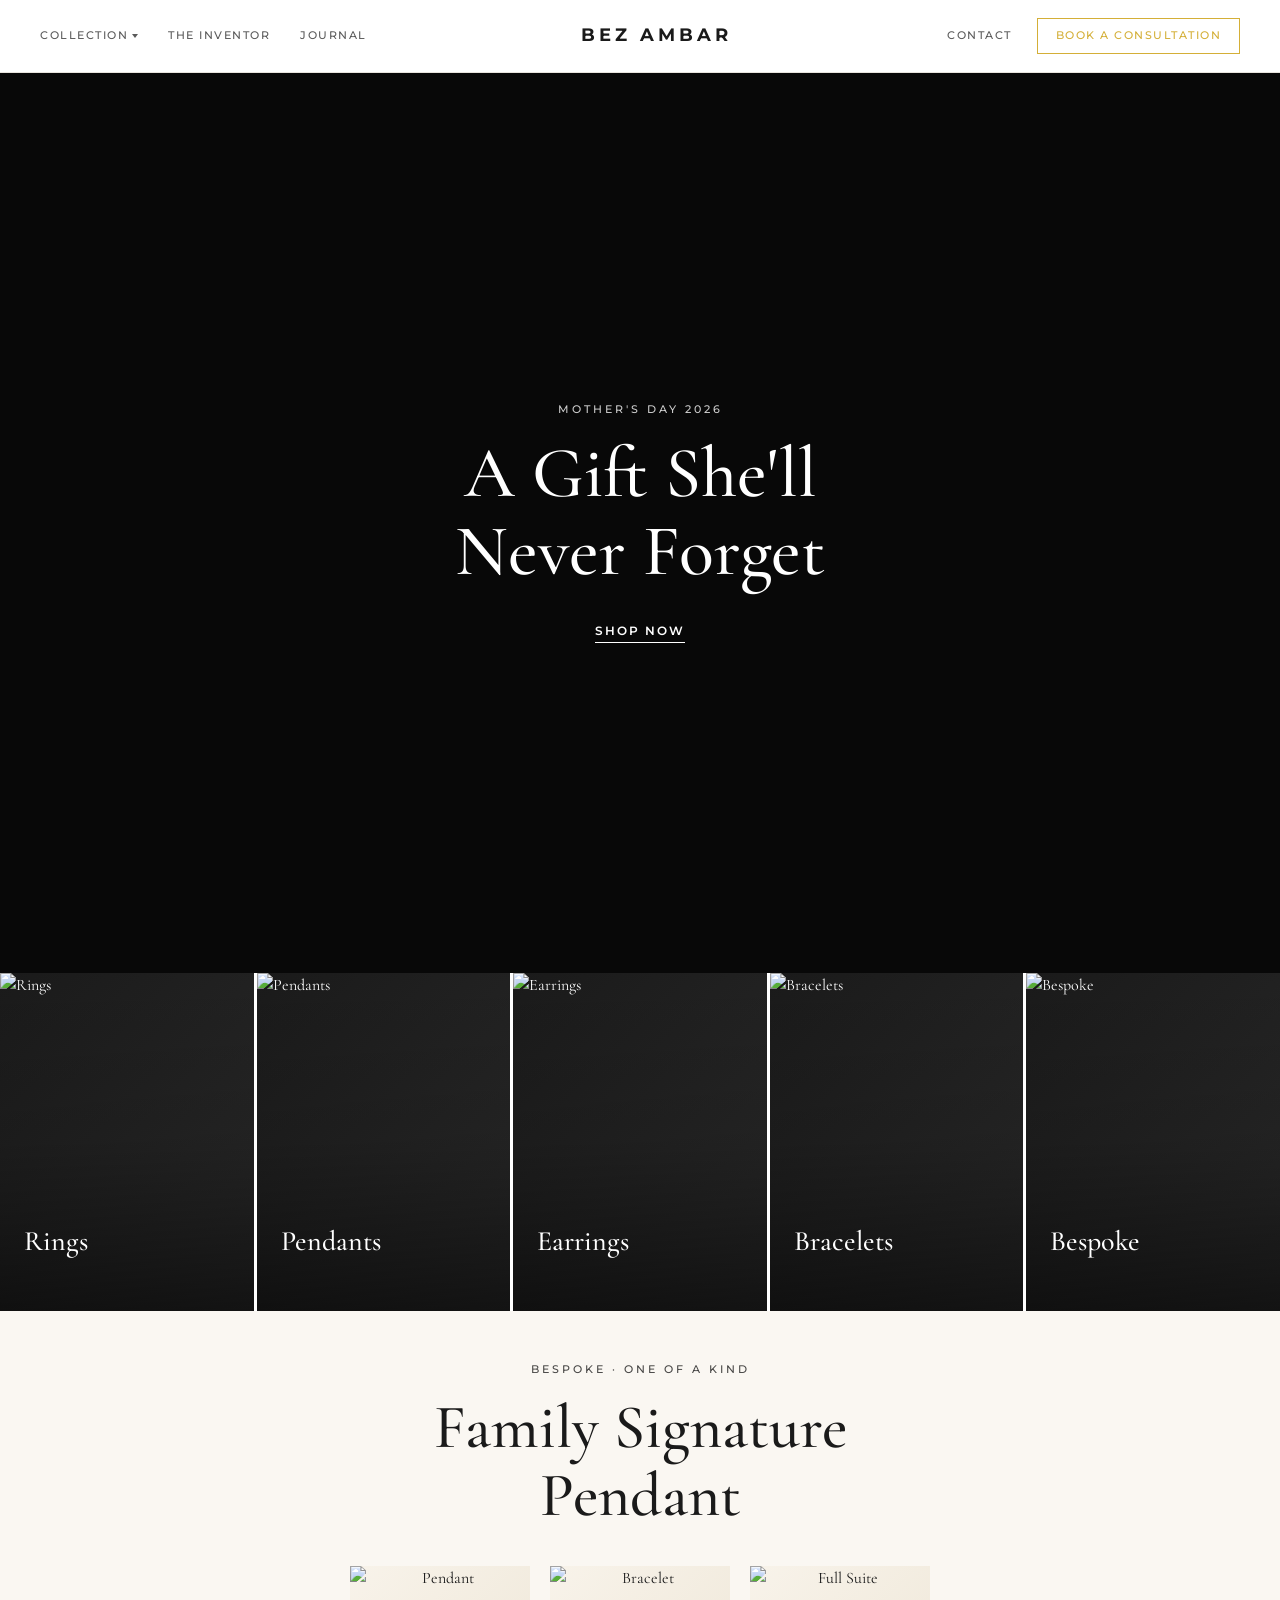
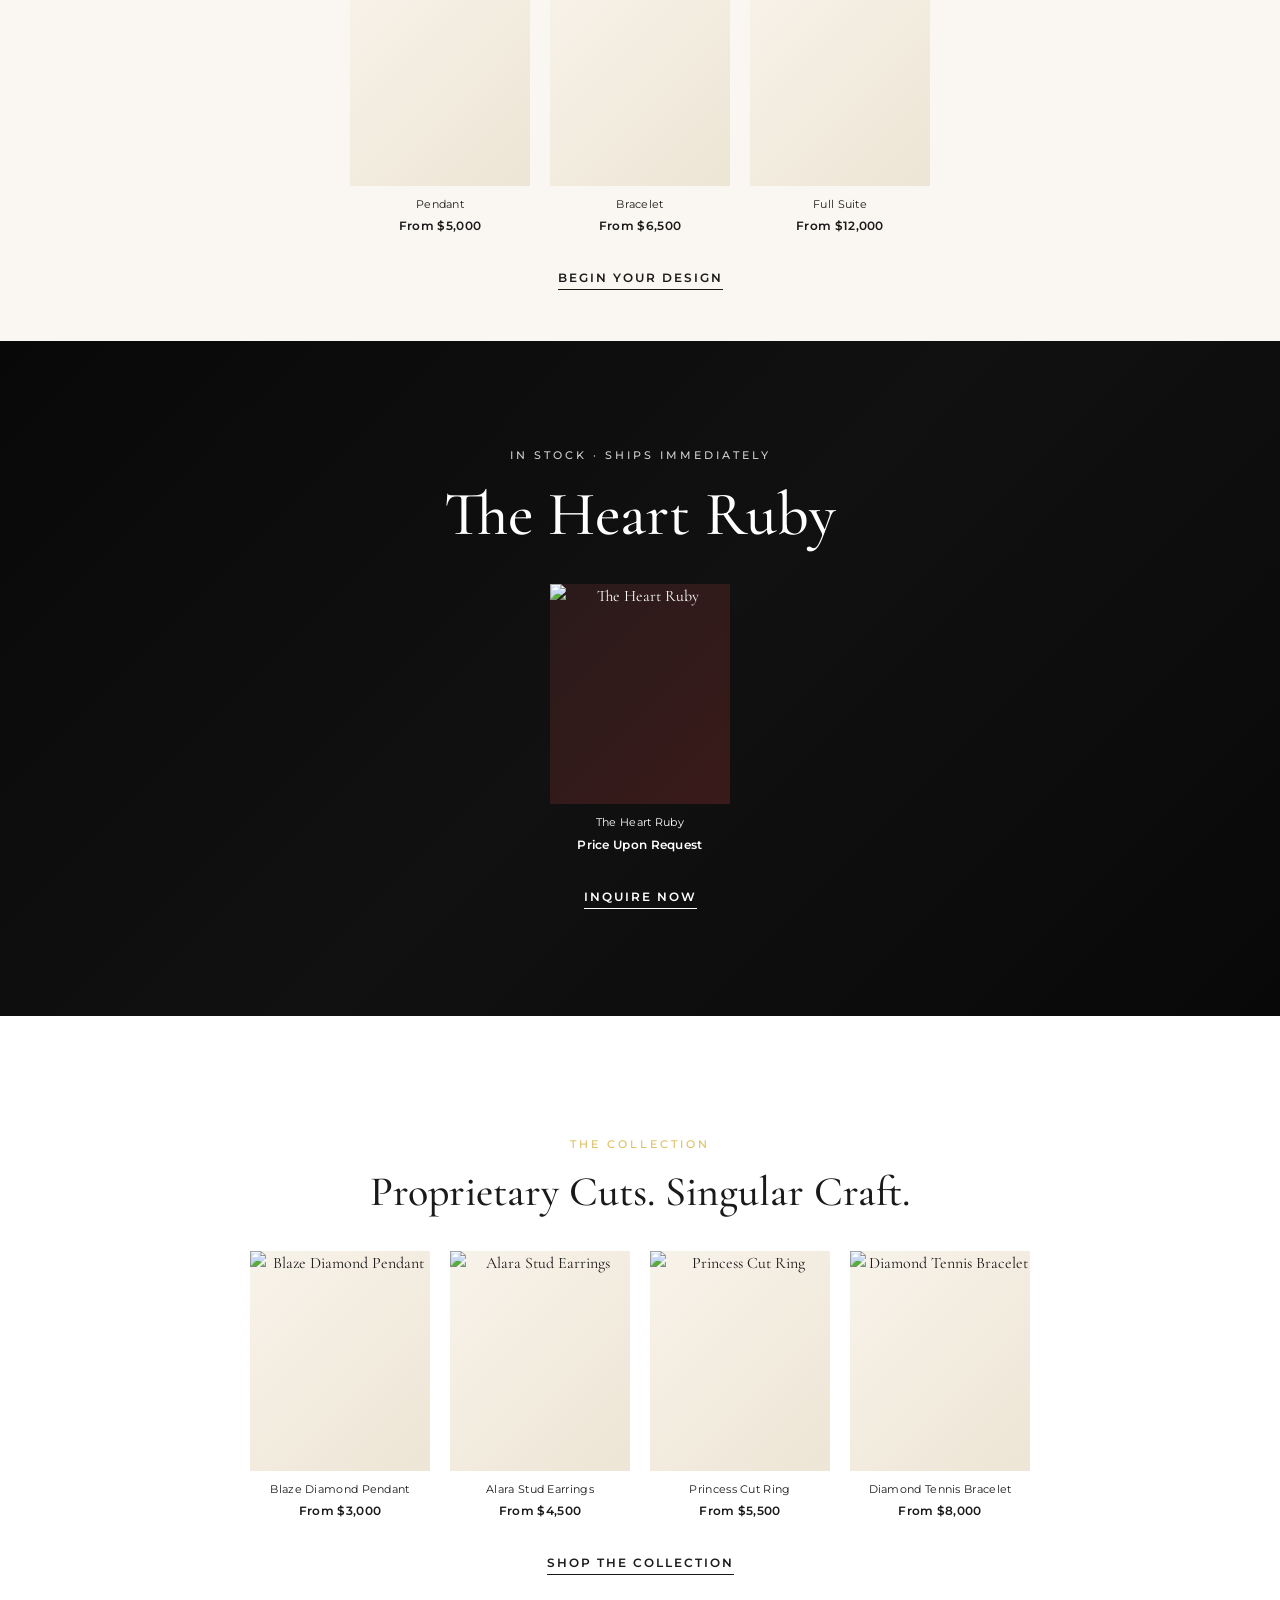
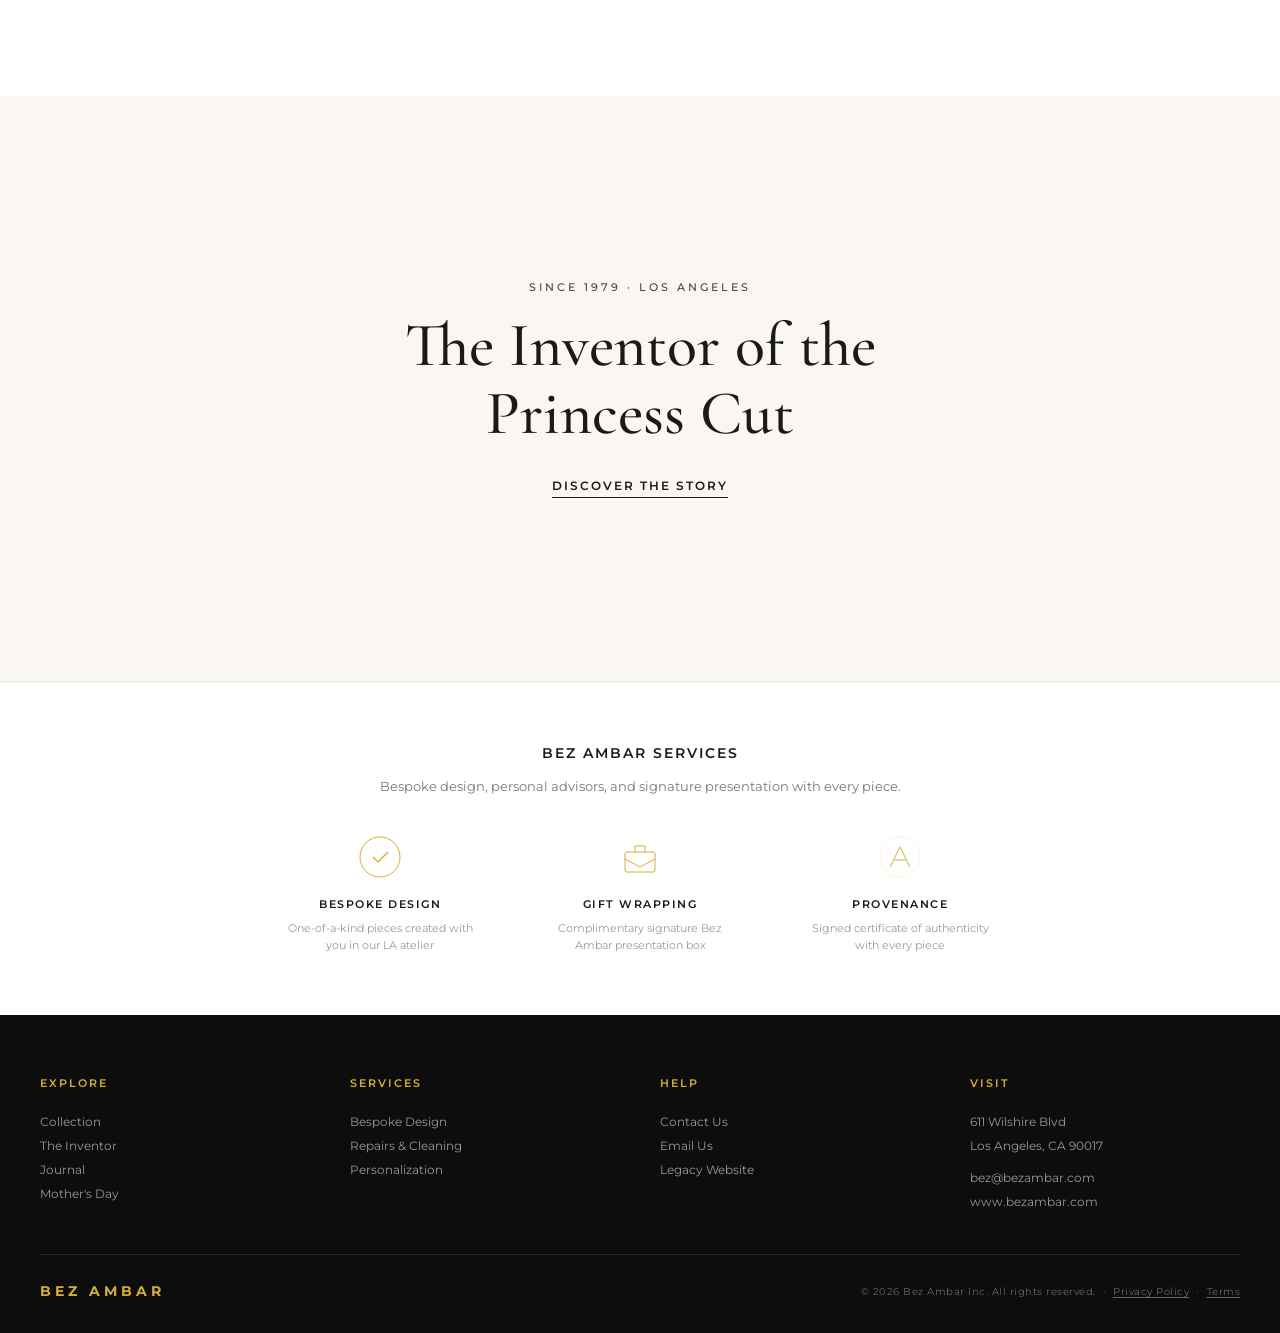
==== commit 5ceefc73: "Add Cloudinary images to homepage from old WP Engine site" ====
--- a/Mothers_Day_Campaign/index.html
+++ b/Mothers_Day_Campaign/index.html
@@ -408,7 +408,7 @@
         <div class="cat-windows-grid">
             <a href="collection.html?cat=rings" class="cat-window">
                 <div class="cat-window-bg">
-                    <!-- Replace with: <img src="[RINGS_IMG]" alt="Rings"> -->
+                    <img src="https://res.cloudinary.com/dlg2mou53/image/upload/f_auto,q_auto,w_600/BezAmbar-OldSite/2020/12/BRACHA-RING-OF-FIRE-5-CARAT-CENTER-bez-ambar-desk-1.jpg" alt="Rings">
                 </div>
                 <div class="cat-window-overlay"></div>
                 <div class="cat-window-label">
@@ -418,7 +418,7 @@
             </a>
             <a href="collection.html?cat=pendants" class="cat-window">
                 <div class="cat-window-bg">
-                    <!-- Replace with: <img src="[PENDANTS_IMG]" alt="Pendants"> -->
+                    <img src="https://res.cloudinary.com/dlg2mou53/image/upload/f_auto,q_auto,w_600/BezAmbar-OldSite/2018/02/marquise-diamond-pendant-elizabet-collection-4ESR10.jpg" alt="Pendants">
                 </div>
                 <div class="cat-window-overlay"></div>
                 <div class="cat-window-label">
@@ -428,7 +428,7 @@
             </a>
             <a href="collection.html?cat=earrings" class="cat-window">
                 <div class="cat-window-bg">
-                    <!-- Replace with: <img src="[EARRINGS_IMG]" alt="Earrings"> -->
+                    <img src="https://res.cloudinary.com/dlg2mou53/image/upload/f_auto,q_auto,w_600/BezAmbar-OldSite/2020/12/2-carat-diamond-rof-earrings-bez-ambar-desk-2.jpg" alt="Earrings">
                 </div>
                 <div class="cat-window-overlay"></div>
                 <div class="cat-window-label">
@@ -438,7 +438,7 @@
             </a>
             <a href="collection.html?cat=bracelets" class="cat-window">
                 <div class="cat-window-bg">
-                    <!-- Replace with: <img src="[BRACELETS_IMG]" alt="Bracelets"> -->
+                    <img src="https://res.cloudinary.com/dlg2mou53/image/upload/f_auto,q_auto,w_600/BezAmbar-OldSite/2014/05/Delice-Brascelet-and-Necklace.jpg" alt="Bracelets">
                 </div>
                 <div class="cat-window-overlay"></div>
                 <div class="cat-window-label">
@@ -448,7 +448,7 @@
             </a>
             <a href="contact.html" class="cat-window">
                 <div class="cat-window-bg">
-                    <!-- Replace with: <img src="[BESPOKE_IMG]" alt="Bespoke"> -->
+                    <img src="https://res.cloudinary.com/dlg2mou53/image/upload/f_auto,q_auto,w_600/BezAmbar-OldSite/2020/11/Woman-Image-20-carat-emerald-cut-diamond.jpg" alt="Bespoke">
                 </div>
                 <div class="cat-window-overlay"></div>
                 <div class="cat-window-label">
@@ -461,7 +461,7 @@
 
     <!-- ==================== BLOCK 3: Family Signature Pendant ==================== -->
     <section class="hero-block cream">
-        <!-- Replace: <div class="hero-block-bg" style="background-image:url('[PENDANT_HERO]')"></div> -->
+        <div class="hero-block-bg" style="background-image:url('https://res.cloudinary.com/dlg2mou53/image/upload/f_auto,q_auto,w_1400/BezAmbar-OldSite/2019/07/round-diamond-pendants-mb.jpg')"></div>
         <div class="hero-block-content">
             <p class="block-eyebrow">Bespoke &middot; One of a Kind</p>
             <h2>Family Signature<br>Pendant</h2>
@@ -469,21 +469,21 @@
             <div class="product-row">
                 <a href="mothers_day_landing_page#family-pendant-section" class="product-thumb">
                     <div class="product-thumb-img">
-                        <!-- Replace with: <img src="[IMG]" alt="Pendant"> -->
+                        <img src="https://res.cloudinary.com/dlg2mou53/image/upload/f_auto,q_auto,w_300/BezAmbar-OldSite/2018/02/marquise-diamond-pendant-elizabet-collection-4ESR10.jpg" alt="Pendant">
                     </div>
                     <p>Pendant</p>
                     <p class="thumb-price">From $5,000</p>
                 </a>
                 <a href="mothers_day_landing_page#family-pendant-section" class="product-thumb">
                     <div class="product-thumb-img">
-                        <!-- Replace with: <img src="[IMG]" alt="Bracelet"> -->
+                        <img src="https://res.cloudinary.com/dlg2mou53/image/upload/f_auto,q_auto,w_300/BezAmbar-OldSite/2014/05/Delice-Brascelet-and-Necklace.jpg" alt="Bracelet">
                     </div>
                     <p>Bracelet</p>
                     <p class="thumb-price">From $6,500</p>
                 </a>
                 <a href="mothers_day_landing_page#family-pendant-section" class="product-thumb">
                     <div class="product-thumb-img">
-                        <!-- Replace with: <img src="[IMG]" alt="Full Suite"> -->
+                        <img src="https://res.cloudinary.com/dlg2mou53/image/upload/f_auto,q_auto,w_300/BezAmbar-OldSite/2020/12/BRACHA-RING-OF-FIRE-5-CARAT-CENTER-bez-ambar-desk-1.jpg" alt="Full Suite">
                     </div>
                     <p>Full Suite</p>
                     <p class="thumb-price">From $12,000</p>
@@ -498,8 +498,7 @@
 
     <!-- ==================== BLOCK 4: The Heart Ruby ==================== -->
     <section class="hero-block dark" style="min-height: 75vh;">
-        <!-- Replace: <div class="hero-block-bg" style="background-image:url('[HEART_RUBY_HERO]')"></div><div class="hero-block-overlay"></div> -->
-        <div class="hero-block-bg" style="background: radial-gradient(circle at 60% 40%, rgba(196,30,58,0.12) 0%, transparent 50%), linear-gradient(135deg, #0d0d0d 0%, #1a1a1a 100%);"></div>
+        <div class="hero-block-bg" style="background-image:url('https://res.cloudinary.com/dlg2mou53/image/upload/f_auto,q_auto,w_1400/BezAmbar-OldSite/2018/01/ruby-red-heart-shape-pendant-from-bez-ambar-1.jpg')"></div><div class="hero-block-overlay"></div>
         <div class="hero-block-content">
             <p class="block-eyebrow">In Stock &middot; Ships Immediately</p>
             <h2>The Heart Ruby</h2>
@@ -507,7 +506,7 @@
             <div class="product-row">
                 <a href="mothers_day_landing_page#hard-ruby-section" class="product-thumb" style="color:#fff;">
                     <div class="product-thumb-img" style="background: linear-gradient(135deg, #2a1a1a, #3a1a1a);">
-                        <!-- Replace with: <img src="[IMG]" alt="The Heart Ruby"> -->
+                        <img src="https://res.cloudinary.com/dlg2mou53/image/upload/f_auto,q_auto,w_300/BezAmbar-OldSite/2018/02/heart-ruby-princess-21-stones-4HSR20-25-menuitem.jpg" alt="The Heart Ruby">
                     </div>
                     <p>The Heart Ruby</p>
                     <p class="thumb-price">Price Upon Request</p>
@@ -529,28 +528,28 @@
             <div class="product-row">
                 <a href="collection.html" class="product-thumb">
                     <div class="product-thumb-img">
-                        <!-- Replace with: <img src="[IMG]" alt="Blaze Diamond Pendant"> -->
+                        <img src="https://res.cloudinary.com/dlg2mou53/image/upload/f_auto,q_auto,w_300/BezAmbar-OldSite/2020/03/5-carat-fancy-yellow-diamond-engagement-ring-blaze-cosmic-fire-white.jpg" alt="Blaze Diamond Pendant">
                     </div>
                     <p>Blaze Diamond Pendant</p>
                     <p class="thumb-price">From $3,000</p>
                 </a>
                 <a href="collection.html" class="product-thumb">
                     <div class="product-thumb-img">
-                        <!-- Replace with: <img src="[IMG]" alt="Alara Stud Earrings"> -->
+                        <img src="https://res.cloudinary.com/dlg2mou53/image/upload/f_auto,q_auto,w_300/BezAmbar-OldSite/2023/02/2ETE7515-13-Raphael.jpg" alt="Alara Stud Earrings">
                     </div>
                     <p>Alara Stud Earrings</p>
                     <p class="thumb-price">From $4,500</p>
                 </a>
                 <a href="collection.html" class="product-thumb">
                     <div class="product-thumb-img">
-                        <!-- Replace with: <img src="[IMG]" alt="Princess Cut Ring"> -->
+                        <img src="https://res.cloudinary.com/dlg2mou53/image/upload/f_auto,q_auto,w_300/BezAmbar-OldSite/2020/08/keren-ring-with-explosion-cut-and-taper-baguettes-6.jpg" alt="Princess Cut Ring">
                     </div>
                     <p>Princess Cut Ring</p>
                     <p class="thumb-price">From $5,500</p>
                 </a>
                 <a href="collection.html" class="product-thumb">
                     <div class="product-thumb-img">
-                        <!-- Replace with: <img src="[IMG]" alt="Diamond Tennis Bracelet"> -->
+                        <img src="https://res.cloudinary.com/dlg2mou53/image/upload/f_auto,q_auto,w_300/BezAmbar-OldSite/2020/03/3-Row-Princess-Cut-Ruby-Stretchable-Bracelet.jpg" alt="Diamond Tennis Bracelet">
                     </div>
                     <p>Diamond Tennis Bracelet</p>
                     <p class="thumb-price">From $8,000</p>
@@ -565,7 +564,7 @@
 
     <!-- ==================== BLOCK 6: The Inventor ==================== -->
     <section class="hero-block cream" style="min-height: 65vh;">
-        <!-- Replace: <div class="hero-block-bg" style="background-image:url('[BEZ_ATELIER]')"></div> -->
+        <div class="hero-block-bg" style="background-image:url('https://res.cloudinary.com/dlg2mou53/image/upload/f_auto,q_auto,w_1400/BezAmbar-OldSite/2020/11/Woman-Image-20-carat-emerald-cut-diamond.jpg')"></div>
         <div class="hero-block-content">
             <p class="block-eyebrow">Since 1979 &middot; Los Angeles</p>
             <h2>The Inventor of the<br>Princess Cut</h2>
@@ -655,4 +654,4 @@
     }
     </script>
 </body>
-</html>+</html>
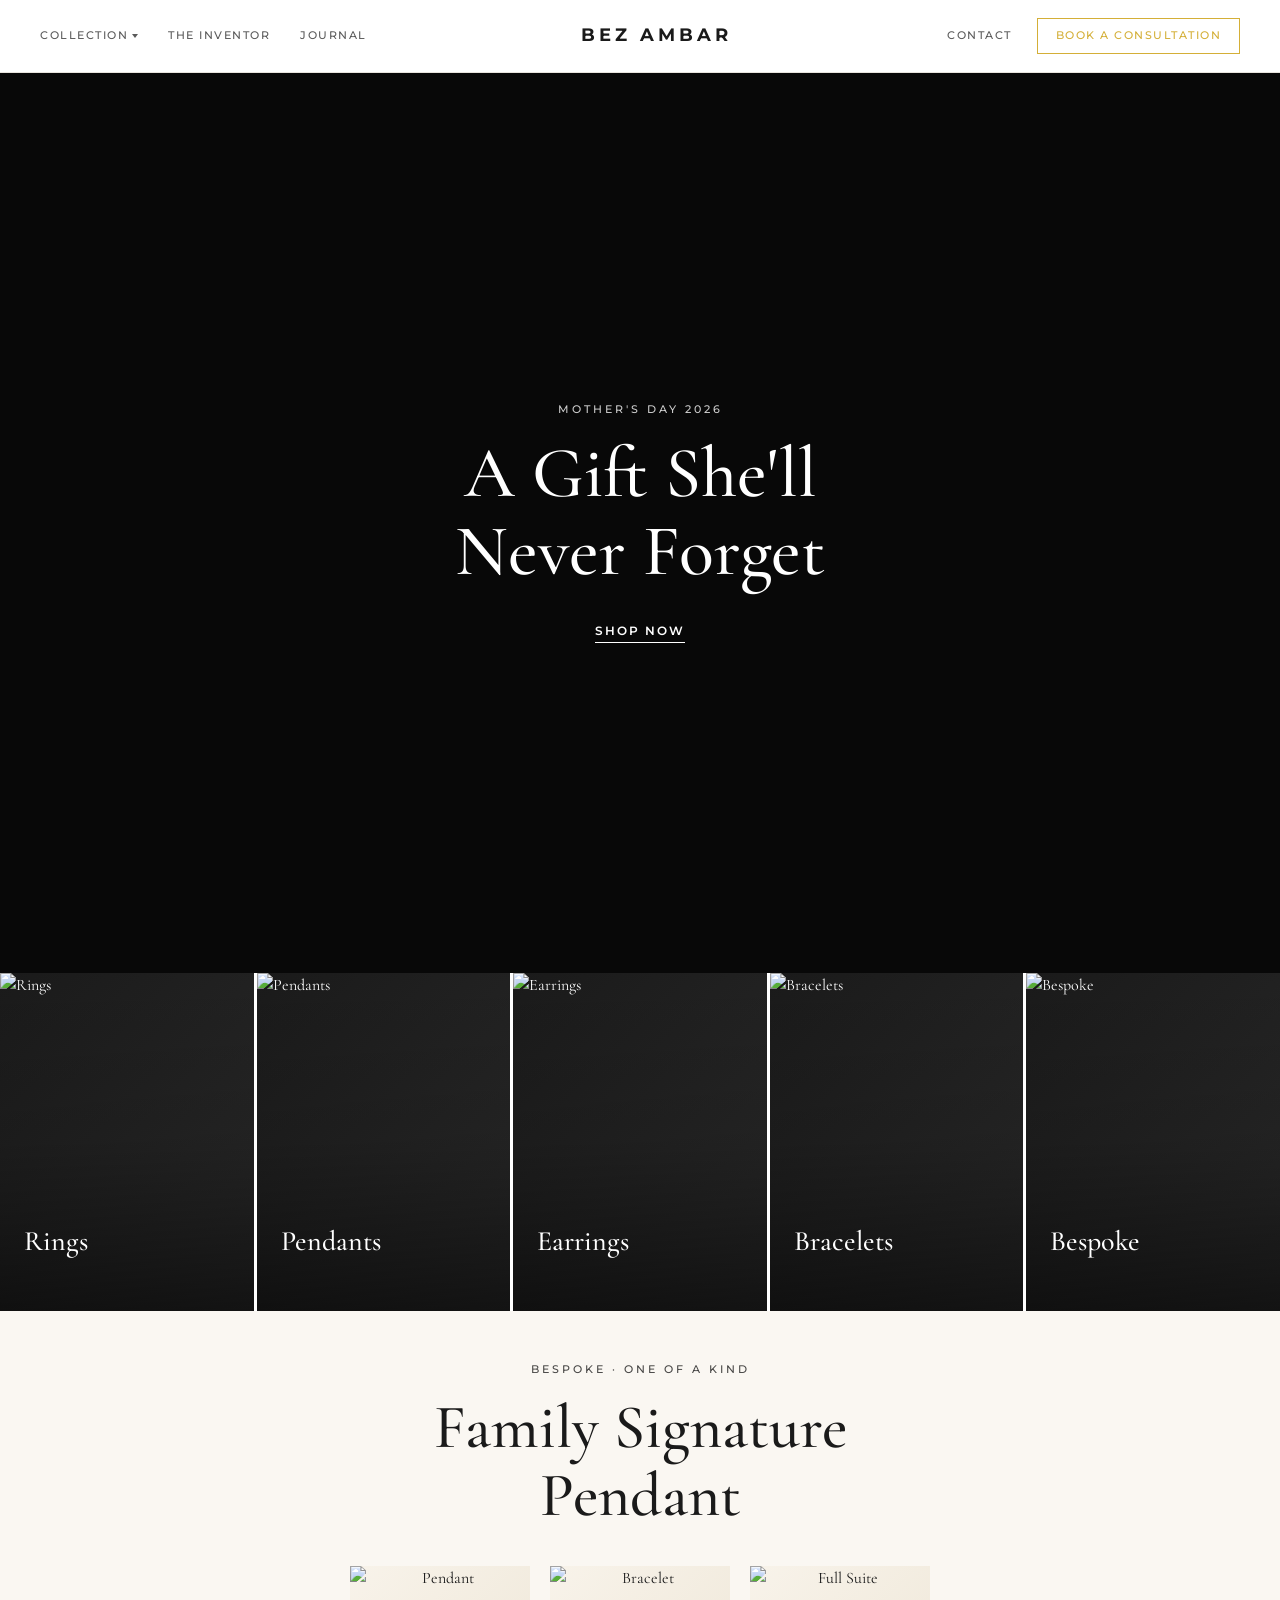
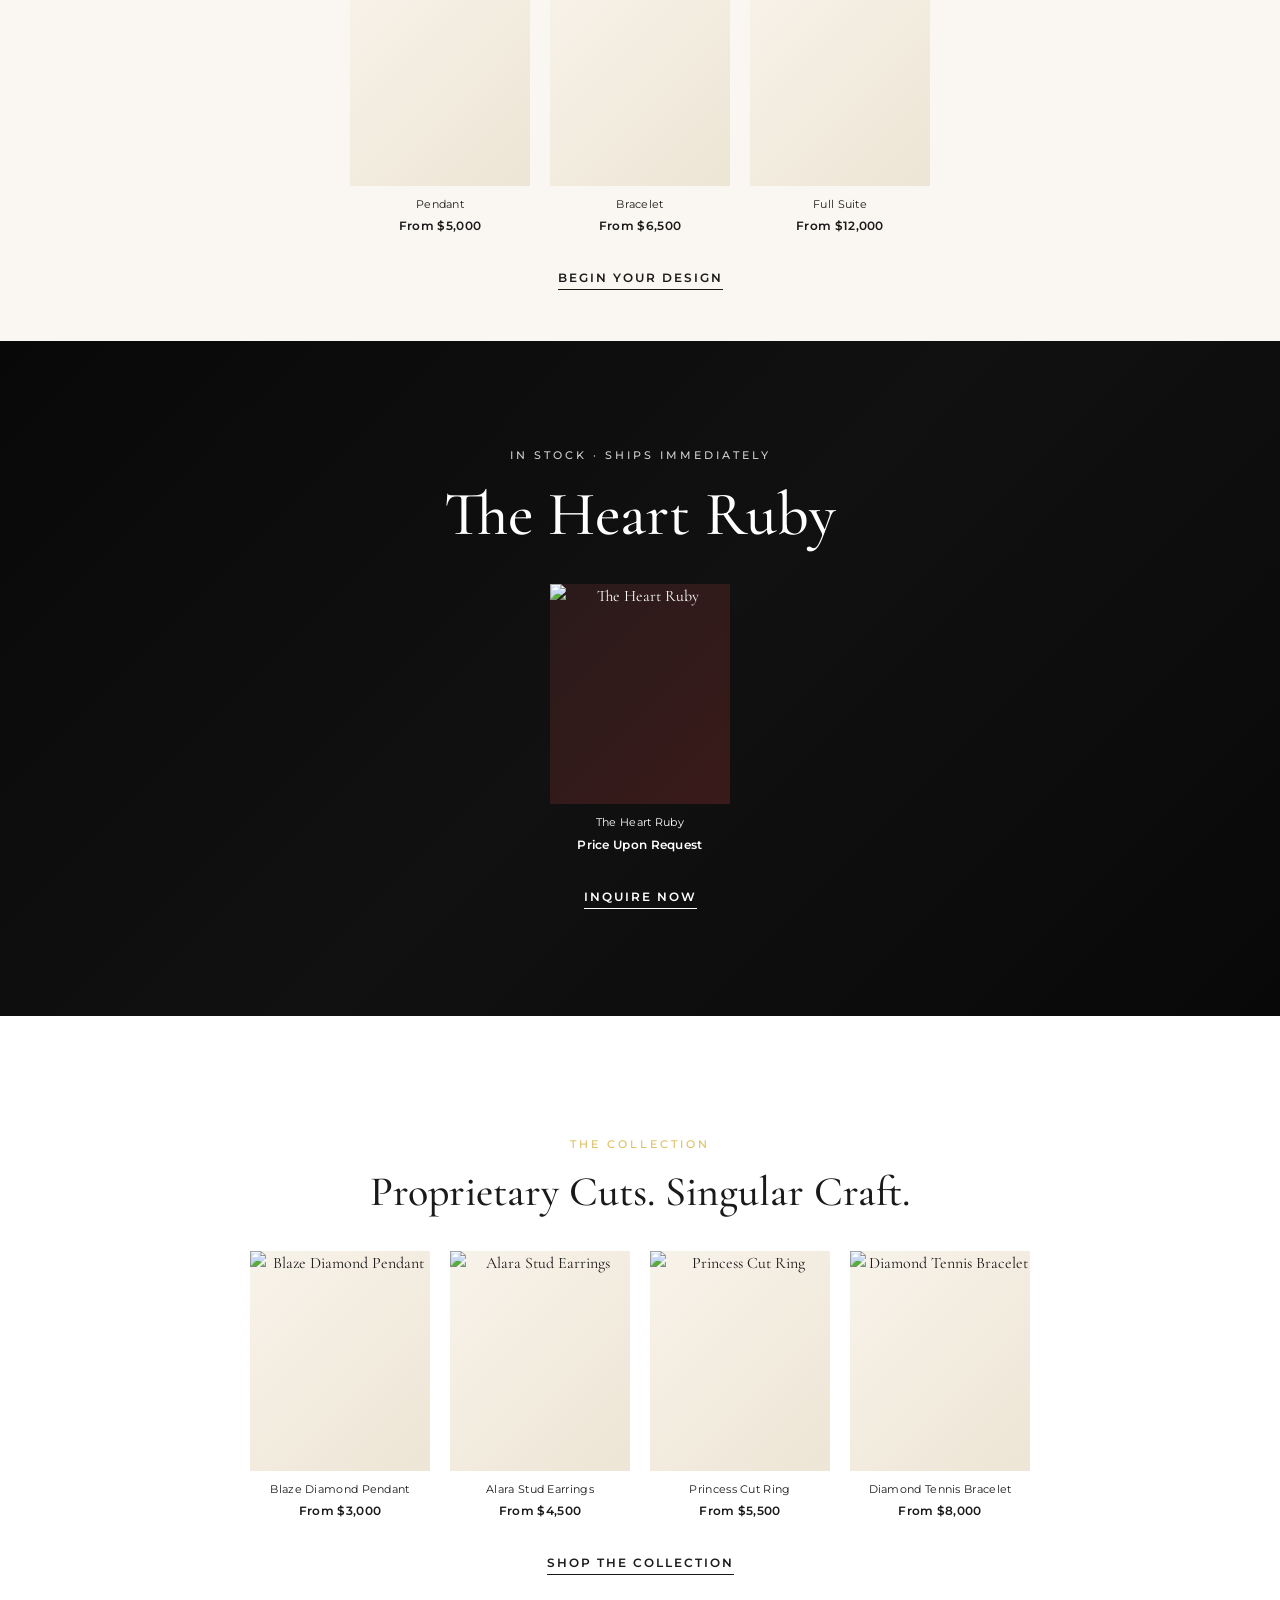
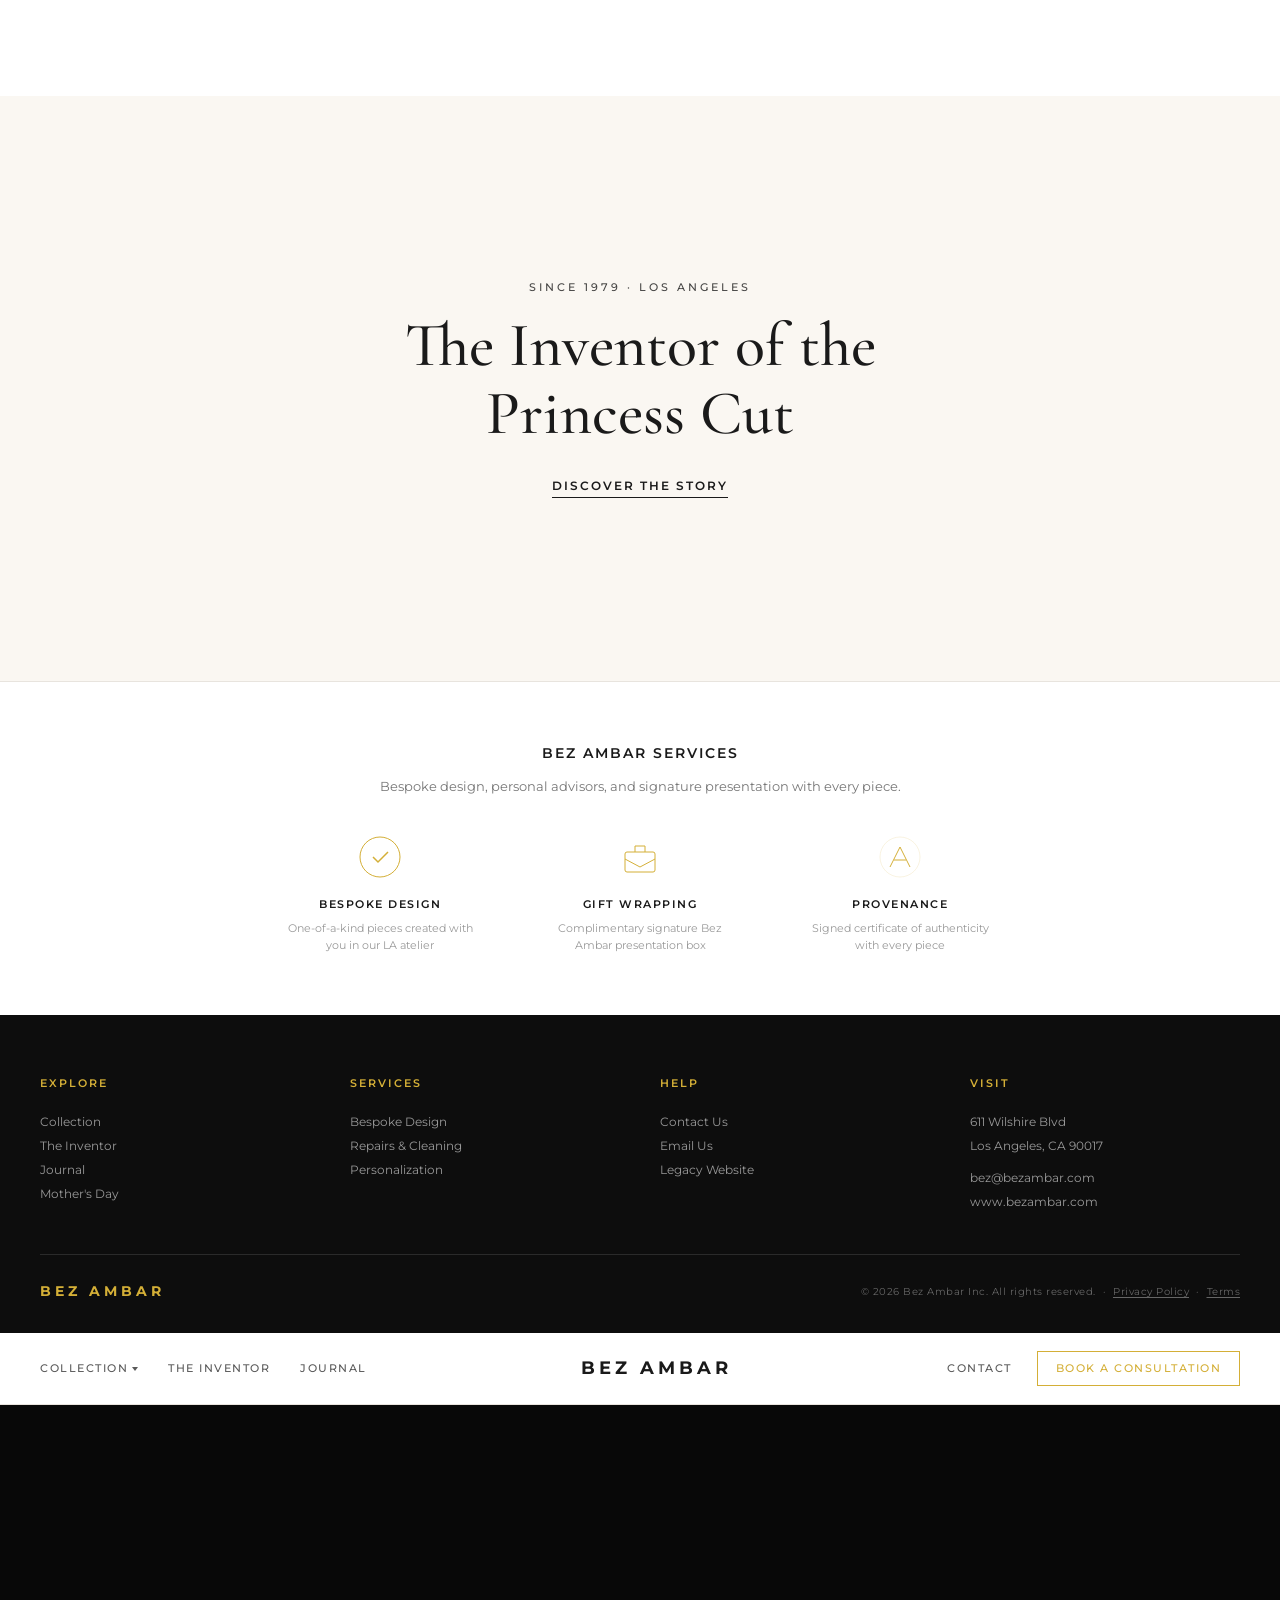
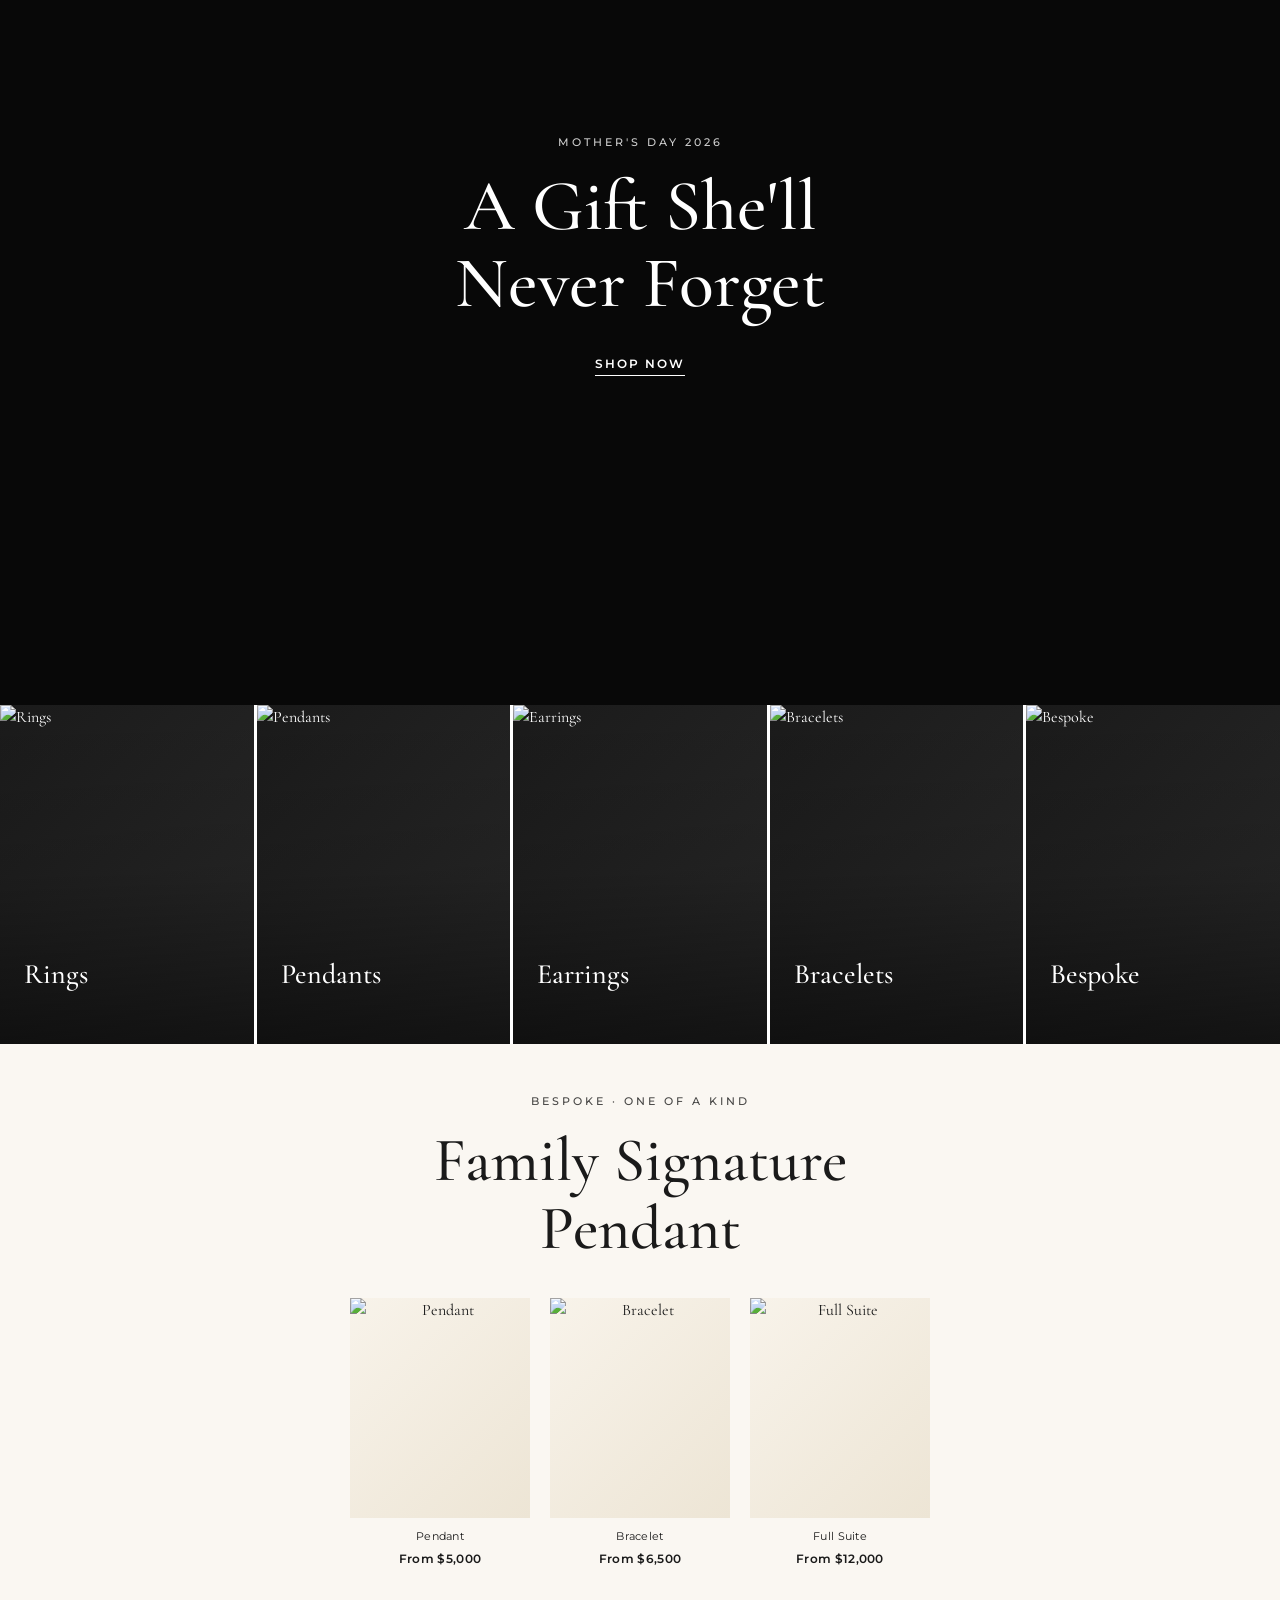
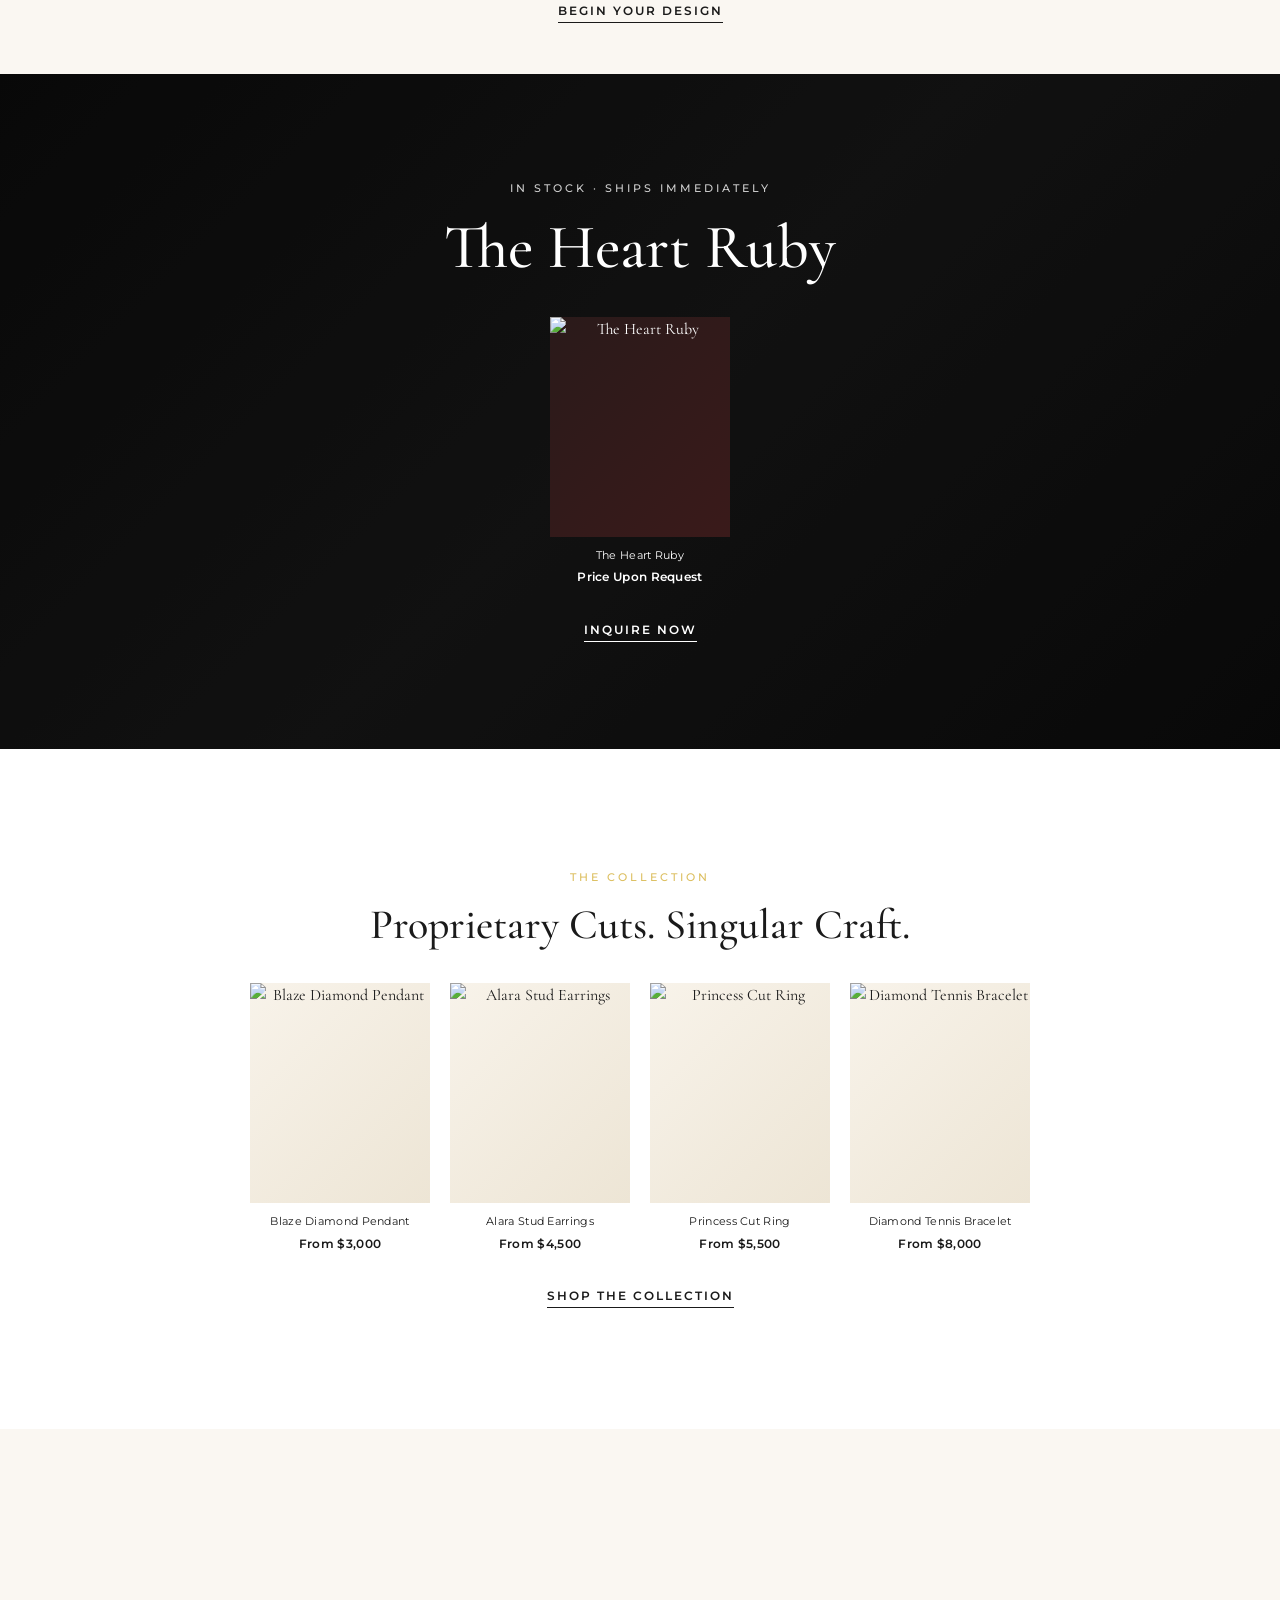
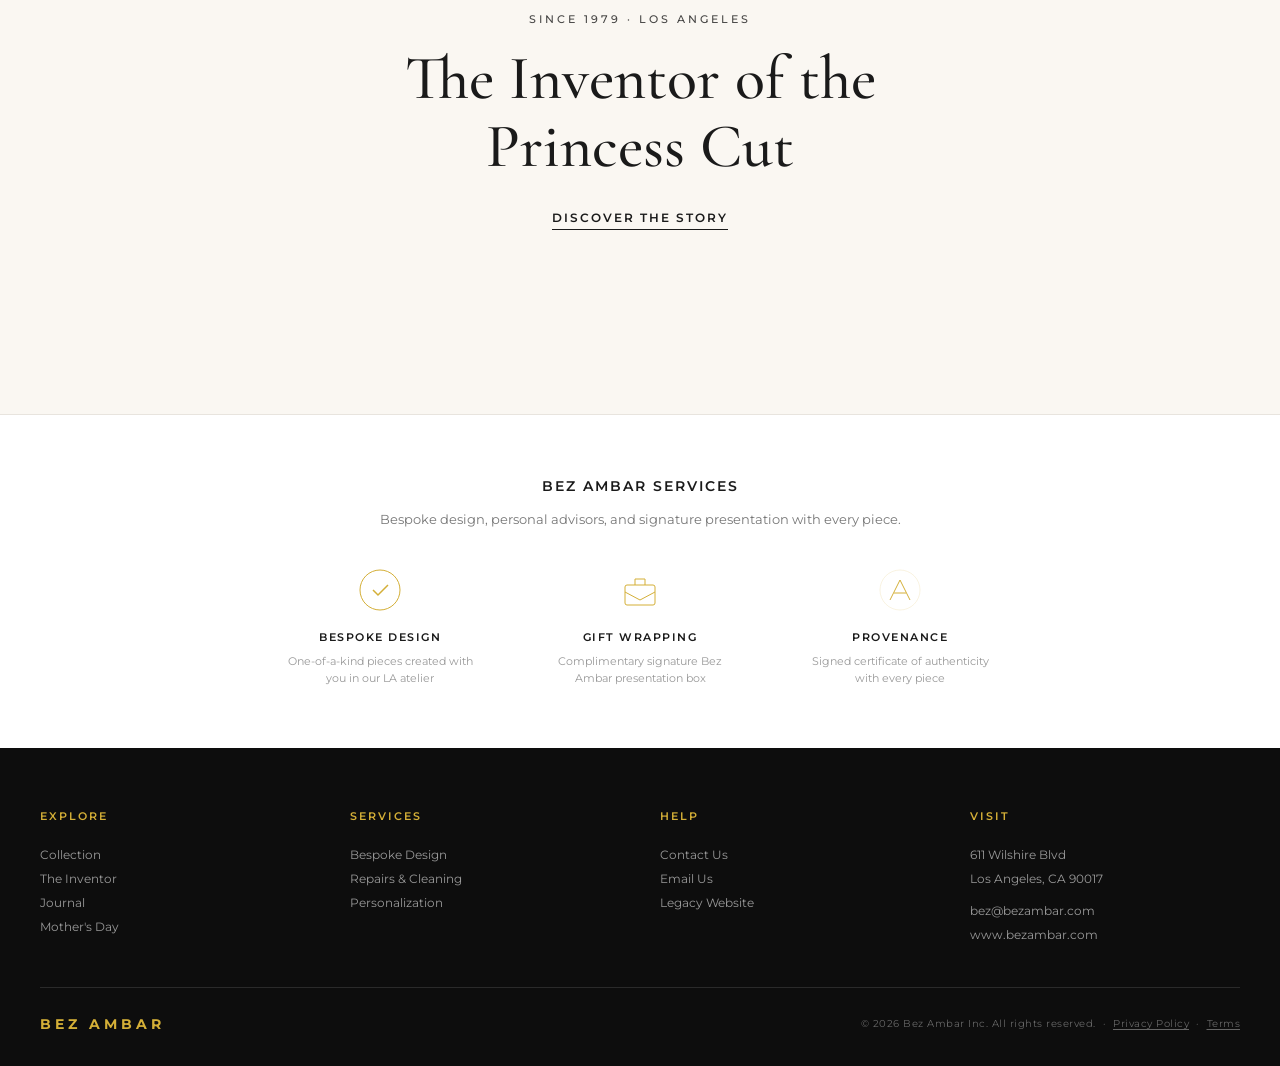
==== commit 9e1aec3d: "Add pink diamond video to hero section" ====
--- a/Mothers_Day_Campaign/index.html
+++ b/Mothers_Day_Campaign/index.html
@@ -391,9 +391,9 @@
 
     <!-- ==================== BLOCK 1: Hero — Mother's Day (Video Background) ==================== -->
     <section class="hero-video-block">
-        <!-- VIDEO: Replace the src below with your video file (e.g., "hero-video.mp4"). Upload the video to the same folder as index.html -->
-        <video class="hero-video" autoplay muted loop playsinline poster="">
-            <!-- <source src="hero-video.mp4" type="video/mp4"> -->
+        <video class="hero-video" autoplay muted loop playsinline>
+            <source src="https://res.cloudinary.com/dlg2mou53/video/upload/q_auto/BezAmbar-OldSite/2023/04/6.24-Fancy-Intense-Pink-Emerald-cut-in-Gabour-ring_1.mp4" type="video/mp4">
+            <source src="https://bezambar.wpenginepowered.com/wp-content/uploads/2023/04/6.24-Fancy-Intense-Pink-Emerald-cut-in-Gabour-ring_1.mp4" type="video/mp4">
         </video>
         <div class="hero-video-overlay"></div>
         <div class="hero-video-content">
@@ -655,3 +655,660 @@
     </script>
 </body>
 </html>
+<!DOCTYPE html>
+<html lang="en">
+<head>
+    <meta charset="UTF-8">
+    <meta name="viewport" content="width=device-width, initial-scale=1.0">
+    <title>Bez Ambar — Inventor of the Princess Cut | Luxury Diamonds, Los Angeles</title>
+    <link href="https://fonts.googleapis.com/css2?family=Cormorant+Garamond:ital,wght@0,400;0,500;0,600;0,700;1,400;1,500&family=Montserrat:wght@300;400;500;600;700&display=swap" rel="stylesheet">
+    <link rel="stylesheet" href="styles.css">
+    <style>
+        /* ============== LV-STYLE HOMEPAGE OVERRIDES ============== */
+
+        /* --- Full-Bleed Hero Block --- */
+        .hero-block {
+            width: 100%;
+            min-height: 85vh;
+            display: flex;
+            align-items: center;
+            justify-content: center;
+            text-align: center;
+            position: relative;
+            overflow: hidden;
+            color: #ffffff;
+        }
+        .hero-block.dark {
+            background: linear-gradient(135deg, #0d0d0d 0%, #1a1a1a 50%, #0d0d0d 100%);
+        }
+        .hero-block.cream {
+            background: #faf7f2;
+            color: #1a1a1a;
+            min-height: 70vh;
+        }
+        .hero-block.light {
+            background: #ffffff;
+            color: #1a1a1a;
+            min-height: auto;
+            padding: 80px 40px;
+        }
+        .hero-block-bg {
+            position: absolute;
+            inset: 0;
+            background-size: cover;
+            background-position: center;
+            z-index: 0;
+        }
+        .hero-block-overlay {
+            position: absolute;
+            inset: 0;
+            background: rgba(0,0,0,0.35);
+            z-index: 1;
+        }
+        .hero-block-content {
+            position: relative;
+            z-index: 2;
+            max-width: 700px;
+            padding: 40px 20px;
+        }
+        .hero-block-content .block-eyebrow {
+            font-family: 'Montserrat', sans-serif;
+            font-size: 11px;
+            font-weight: 500;
+            letter-spacing: 3px;
+            text-transform: uppercase;
+            opacity: 0.8;
+            margin-bottom: 16px;
+        }
+        .hero-block-content h2 {
+            font-family: 'Cormorant Garamond', serif;
+            font-size: clamp(36px, 6vw, 62px);
+            font-weight: 500;
+            line-height: 1.1;
+            margin-bottom: 24px;
+        }
+        .hero-block-content .block-link {
+            font-family: 'Montserrat', sans-serif;
+            font-size: 12px;
+            font-weight: 600;
+            letter-spacing: 2px;
+            text-transform: uppercase;
+            text-decoration: none;
+            color: inherit;
+            border-bottom: 1.5px solid currentColor;
+            padding-bottom: 4px;
+            transition: opacity 0.3s;
+        }
+        .hero-block-content .block-link:hover { opacity: 0.7; }
+
+        /* --- Video Hero --- */
+        .hero-video-block {
+            width: 100%;
+            min-height: 100vh;
+            display: flex;
+            align-items: center;
+            justify-content: center;
+            text-align: center;
+            position: relative;
+            overflow: hidden;
+            color: #ffffff;
+            background: #0d0d0d;
+        }
+        .hero-video {
+            position: absolute;
+            inset: 0;
+            width: 100%;
+            height: 100%;
+            object-fit: cover;
+            z-index: 0;
+        }
+        .hero-video-overlay {
+            position: absolute;
+            inset: 0;
+            background: rgba(0,0,0,0.40);
+            z-index: 1;
+        }
+        .hero-video-content {
+            position: relative;
+            z-index: 2;
+            max-width: 700px;
+            padding: 40px 20px;
+        }
+        .hero-video-content h2 {
+            font-family: 'Cormorant Garamond', serif;
+            font-size: clamp(40px, 7vw, 72px);
+            font-weight: 500;
+            line-height: 1.08;
+            margin-bottom: 28px;
+            color: #ffffff;
+        }
+        .hero-video-content .block-eyebrow {
+            font-family: 'Montserrat', sans-serif;
+            font-size: 11px;
+            font-weight: 500;
+            letter-spacing: 3px;
+            text-transform: uppercase;
+            margin-bottom: 16px;
+        }
+        .hero-video-content .block-link {
+            font-family: 'Montserrat', sans-serif;
+            font-size: 12px;
+            font-weight: 600;
+            letter-spacing: 2px;
+            text-transform: uppercase;
+            text-decoration: none;
+            border-bottom: 1.5px solid currentColor;
+            padding-bottom: 4px;
+            transition: opacity 0.3s;
+        }
+        .hero-video-content .block-link:hover { opacity: 0.7; }
+
+        /* --- Category Windows (Big Cards) --- */
+        .cat-windows {
+            background: #ffffff;
+            padding: 0;
+        }
+        .cat-windows-grid {
+            display: grid;
+            grid-template-columns: repeat(5, 1fr);
+            gap: 3px;
+            width: 100%;
+        }
+        .cat-window {
+            position: relative;
+            display: block;
+            text-decoration: none;
+            color: #ffffff;
+            aspect-ratio: 3/4;
+            overflow: hidden;
+            cursor: pointer;
+        }
+        .cat-window-bg {
+            position: absolute;
+            inset: 0;
+            background: linear-gradient(135deg, #1a1a1a, #2a2a2a);
+            z-index: 0;
+        }
+        .cat-window-bg img {
+            width: 100%;
+            height: 100%;
+            object-fit: cover;
+            transition: transform 0.6s ease;
+        }
+        .cat-window:hover .cat-window-bg img {
+            transform: scale(1.06);
+        }
+        .cat-window-overlay {
+            position: absolute;
+            inset: 0;
+            background: linear-gradient(to top, rgba(0,0,0,0.55) 0%, rgba(0,0,0,0.1) 50%, rgba(0,0,0,0.0) 100%);
+            z-index: 1;
+            transition: background 0.4s;
+        }
+        .cat-window:hover .cat-window-overlay {
+            background: linear-gradient(to top, rgba(0,0,0,0.65) 0%, rgba(0,0,0,0.15) 50%, rgba(0,0,0,0.05) 100%);
+        }
+        .cat-window-label {
+            position: absolute;
+            bottom: 0;
+            left: 0;
+            right: 0;
+            padding: 30px 24px;
+            z-index: 2;
+            display: flex;
+            flex-direction: column;
+            gap: 8px;
+        }
+        .cat-window-name {
+            font-family: 'Cormorant Garamond', serif;
+            font-size: 28px;
+            font-weight: 500;
+            line-height: 1.1;
+        }
+        .cat-window-cta {
+            font-family: 'Montserrat', sans-serif;
+            font-size: 10px;
+            font-weight: 600;
+            letter-spacing: 2px;
+            text-transform: uppercase;
+            opacity: 0;
+            transform: translateY(8px);
+            transition: all 0.35s ease;
+        }
+        .cat-window:hover .cat-window-cta {
+            opacity: 1;
+            transform: translateY(0);
+        }
+
+        /* --- Product Row (within editorial blocks) --- */
+        .product-row {
+            display: flex;
+            gap: 20px;
+            justify-content: center;
+            flex-wrap: wrap;
+            margin-top: 35px;
+            max-width: 1200px;
+            margin-left: auto;
+            margin-right: auto;
+        }
+        .product-thumb {
+            width: 180px;
+            text-decoration: none;
+            color: inherit;
+            transition: transform 0.3s;
+        }
+        .product-thumb:hover { transform: translateY(-3px); }
+        .product-thumb-img {
+            width: 180px;
+            height: 220px;
+            background: linear-gradient(135deg, #f8f3ea, #ede5d5);
+            margin-bottom: 10px;
+            overflow: hidden;
+        }
+        .product-thumb-img img {
+            width: 100%;
+            height: 100%;
+            object-fit: cover;
+        }
+        .product-thumb p {
+            font-family: 'Montserrat', sans-serif;
+            font-size: 11px;
+            text-align: center;
+            letter-spacing: 0.3px;
+        }
+        .product-thumb .thumb-price {
+            font-weight: 600;
+            margin-top: 3px;
+            font-size: 12px;
+        }
+
+        /* --- Services Row (LV-style) --- */
+        .lv-services {
+            padding: 60px 40px;
+            background: #ffffff;
+            border-top: 1px solid #e8e4de;
+        }
+        .lv-services h2 {
+            font-family: 'Montserrat', sans-serif;
+            font-size: 14px;
+            font-weight: 600;
+            letter-spacing: 2px;
+            text-transform: uppercase;
+            text-align: center;
+            margin-bottom: 12px;
+        }
+        .lv-services > p {
+            font-family: 'Montserrat', sans-serif;
+            font-size: 13px;
+            color: #777;
+            text-align: center;
+            margin-bottom: 35px;
+        }
+        .lv-services-row {
+            display: flex;
+            justify-content: center;
+            gap: 60px;
+            flex-wrap: wrap;
+            max-width: 1000px;
+            margin: 0 auto;
+        }
+        .lv-service-item {
+            text-align: center;
+            max-width: 200px;
+        }
+        .lv-service-icon {
+            width: 50px;
+            height: 50px;
+            margin: 0 auto 14px;
+        }
+        .lv-service-item h4 {
+            font-family: 'Montserrat', sans-serif;
+            font-size: 11px;
+            font-weight: 600;
+            letter-spacing: 1.5px;
+            text-transform: uppercase;
+            margin-bottom: 6px;
+        }
+        .lv-service-item p {
+            font-family: 'Montserrat', sans-serif;
+            font-size: 11px;
+            color: #999;
+            line-height: 1.6;
+        }
+
+        /* --- Responsive --- */
+        @media (max-width: 1024px) {
+            .cat-windows-grid { grid-template-columns: repeat(3, 1fr); }
+            .cat-window:nth-child(4),
+            .cat-window:nth-child(5) { aspect-ratio: 2/3; }
+        }
+        @media (max-width: 768px) {
+            .hero-block { min-height: 60vh; }
+            .hero-video-block { min-height: 85vh; }
+            .hero-video-content h2 { font-size: clamp(32px, 8vw, 52px); }
+            .product-row { gap: 12px; }
+            .product-thumb { width: 140px; }
+            .product-thumb-img { width: 140px; height: 170px; }
+            .cat-windows-grid { grid-template-columns: repeat(2, 1fr); }
+            .cat-window { aspect-ratio: 1; }
+            .cat-window-name { font-size: 22px; }
+            .cat-window-cta { opacity: 1; transform: translateY(0); }
+            .lv-services-row { gap: 30px; }
+        }
+        @media (max-width: 480px) {
+            .cat-windows-grid { grid-template-columns: 1fr 1fr; }
+            .cat-window-label { padding: 20px 16px; }
+            .cat-window-name { font-size: 20px; }
+        }
+    </style>
+</head>
+<body>
+
+    <!-- ==================== HEADER ==================== -->
+    <header class="site-header">
+        <div class="header-inner">
+            <button class="mobile-nav-toggle" onclick="toggleMobileNav()" aria-label="Menu"><span></span><span></span><span></span></button>
+            <nav class="header-left">
+                <div class="nav-dropdown">
+                    <a href="collection.html">Collection</a>
+                    <div class="dropdown-menu">
+                        <span class="dropdown-label">Categories</span>
+                        <a href="collection.html">All Jewelry</a>
+                        <a href="collection.html?cat=rings">Rings</a>
+                        <a href="collection.html?cat=pendants">Pendants</a>
+                        <a href="collection.html?cat=necklaces">Necklaces</a>
+                        <a href="collection.html?cat=earrings">Earrings</a>
+                        <a href="collection.html?cat=bracelets">Bracelets</a>
+                    </div>
+                </div>
+                <a href="about.html">The Inventor</a>
+                <a href="journal.html">Journal</a>
+            </nav>
+            <a href="index.html" class="logo">Bez Ambar</a>
+            <div class="header-right">
+                <a href="contact.html">Contact</a>
+                <a href="contact.html" class="header-contact-btn">Book a Consultation</a>
+            </div>
+        </div>
+    </header>
+    <div class="mobile-nav-overlay" id="mobileNav">
+        <a href="collection.html">Collection</a>
+        <span class="mobile-cat-label">Categories</span>
+        <a href="collection.html" class="mobile-cat-link">All Jewelry</a>
+        <a href="collection.html?cat=rings" class="mobile-cat-link">Rings</a>
+        <a href="collection.html?cat=pendants" class="mobile-cat-link">Pendants</a>
+        <a href="collection.html?cat=necklaces" class="mobile-cat-link">Necklaces</a>
+        <a href="collection.html?cat=earrings" class="mobile-cat-link">Earrings</a>
+        <a href="collection.html?cat=bracelets" class="mobile-cat-link">Bracelets</a>
+        <a href="about.html">The Inventor</a>
+        <a href="journal.html">Journal</a>
+        <a href="contact.html">Contact</a>
+        <a href="contact.html" class="mobile-consult-btn">Book a Consultation</a>
+    </div>
+
+    <!-- ==================== BLOCK 1: Hero — Mother's Day (Video Background) ==================== -->
+    <section class="hero-video-block">
+        <!-- VIDEO: Replace the src below with your video file (e.g., "hero-video.mp4"). Upload the video to the same folder as index.html -->
+        <video class="hero-video" autoplay muted loop playsinline poster="">
+            <!-- <source src="hero-video.mp4" type="video/mp4"> -->
+        </video>
+        <div class="hero-video-overlay"></div>
+        <div class="hero-video-content">
+            <p class="block-eyebrow" style="color: rgba(255,255,255,0.8);">Mother's Day 2026</p>
+            <h2>A Gift She'll<br>Never Forget</h2>
+            <a href="mothers_day_landing_page" class="block-link" style="color:#fff;">Shop Now</a>
+        </div>
+    </section>
+
+    <!-- ==================== BLOCK 2: Shop by Category — Full-Width Windows ==================== -->
+    <section class="cat-windows">
+        <div class="cat-windows-grid">
+            <a href="collection.html?cat=rings" class="cat-window">
+                <div class="cat-window-bg">
+                    <img src="https://res.cloudinary.com/dlg2mou53/image/upload/f_auto,q_auto,w_600/BezAmbar-OldSite/2020/12/BRACHA-RING-OF-FIRE-5-CARAT-CENTER-bez-ambar-desk-1.jpg" alt="Rings">
+                </div>
+                <div class="cat-window-overlay"></div>
+                <div class="cat-window-label">
+                    <span class="cat-window-name">Rings</span>
+                    <span class="cat-window-cta">Shop Now</span>
+                </div>
+            </a>
+            <a href="collection.html?cat=pendants" class="cat-window">
+                <div class="cat-window-bg">
+                    <img src="https://res.cloudinary.com/dlg2mou53/image/upload/f_auto,q_auto,w_600/BezAmbar-OldSite/2018/02/marquise-diamond-pendant-elizabet-collection-4ESR10.jpg" alt="Pendants">
+                </div>
+                <div class="cat-window-overlay"></div>
+                <div class="cat-window-label">
+                    <span class="cat-window-name">Pendants</span>
+                    <span class="cat-window-cta">Shop Now</span>
+                </div>
+            </a>
+            <a href="collection.html?cat=earrings" class="cat-window">
+                <div class="cat-window-bg">
+                    <img src="https://res.cloudinary.com/dlg2mou53/image/upload/f_auto,q_auto,w_600/BezAmbar-OldSite/2020/12/2-carat-diamond-rof-earrings-bez-ambar-desk-2.jpg" alt="Earrings">
+                </div>
+                <div class="cat-window-overlay"></div>
+                <div class="cat-window-label">
+                    <span class="cat-window-name">Earrings</span>
+                    <span class="cat-window-cta">Shop Now</span>
+                </div>
+            </a>
+            <a href="collection.html?cat=bracelets" class="cat-window">
+                <div class="cat-window-bg">
+                    <img src="https://res.cloudinary.com/dlg2mou53/image/upload/f_auto,q_auto,w_600/BezAmbar-OldSite/2014/05/Delice-Brascelet-and-Necklace.jpg" alt="Bracelets">
+                </div>
+                <div class="cat-window-overlay"></div>
+                <div class="cat-window-label">
+                    <span class="cat-window-name">Bracelets</span>
+                    <span class="cat-window-cta">Shop Now</span>
+                </div>
+            </a>
+            <a href="contact.html" class="cat-window">
+                <div class="cat-window-bg">
+                    <img src="https://res.cloudinary.com/dlg2mou53/image/upload/f_auto,q_auto,w_600/BezAmbar-OldSite/2020/11/Woman-Image-20-carat-emerald-cut-diamond.jpg" alt="Bespoke">
+                </div>
+                <div class="cat-window-overlay"></div>
+                <div class="cat-window-label">
+                    <span class="cat-window-name">Bespoke</span>
+                    <span class="cat-window-cta">Start Your Design</span>
+                </div>
+            </a>
+        </div>
+    </section>
+
+    <!-- ==================== BLOCK 3: Family Signature Pendant ==================== -->
+    <section class="hero-block cream">
+        <div class="hero-block-bg" style="background-image:url('https://res.cloudinary.com/dlg2mou53/image/upload/f_auto,q_auto,w_1400/BezAmbar-OldSite/2019/07/round-diamond-pendants-mb.jpg')"></div>
+        <div class="hero-block-content">
+            <p class="block-eyebrow">Bespoke &middot; One of a Kind</p>
+            <h2>Family Signature<br>Pendant</h2>
+
+            <div class="product-row">
+                <a href="mothers_day_landing_page#family-pendant-section" class="product-thumb">
+                    <div class="product-thumb-img">
+                        <img src="https://res.cloudinary.com/dlg2mou53/image/upload/f_auto,q_auto,w_300/BezAmbar-OldSite/2018/02/marquise-diamond-pendant-elizabet-collection-4ESR10.jpg" alt="Pendant">
+                    </div>
+                    <p>Pendant</p>
+                    <p class="thumb-price">From $5,000</p>
+                </a>
+                <a href="mothers_day_landing_page#family-pendant-section" class="product-thumb">
+                    <div class="product-thumb-img">
+                        <img src="https://res.cloudinary.com/dlg2mou53/image/upload/f_auto,q_auto,w_300/BezAmbar-OldSite/2014/05/Delice-Brascelet-and-Necklace.jpg" alt="Bracelet">
+                    </div>
+                    <p>Bracelet</p>
+                    <p class="thumb-price">From $6,500</p>
+                </a>
+                <a href="mothers_day_landing_page#family-pendant-section" class="product-thumb">
+                    <div class="product-thumb-img">
+                        <img src="https://res.cloudinary.com/dlg2mou53/image/upload/f_auto,q_auto,w_300/BezAmbar-OldSite/2020/12/BRACHA-RING-OF-FIRE-5-CARAT-CENTER-bez-ambar-desk-1.jpg" alt="Full Suite">
+                    </div>
+                    <p>Full Suite</p>
+                    <p class="thumb-price">From $12,000</p>
+                </a>
+            </div>
+
+            <div style="margin-top: 30px;">
+                <a href="mothers_day_landing_page#family-pendant-section" class="block-link">Begin Your Design</a>
+            </div>
+        </div>
+    </section>
+
+    <!-- ==================== BLOCK 4: The Heart Ruby ==================== -->
+    <section class="hero-block dark" style="min-height: 75vh;">
+        <div class="hero-block-bg" style="background-image:url('https://res.cloudinary.com/dlg2mou53/image/upload/f_auto,q_auto,w_1400/BezAmbar-OldSite/2018/01/ruby-red-heart-shape-pendant-from-bez-ambar-1.jpg')"></div><div class="hero-block-overlay"></div>
+        <div class="hero-block-content">
+            <p class="block-eyebrow">In Stock &middot; Ships Immediately</p>
+            <h2>The Heart Ruby</h2>
+
+            <div class="product-row">
+                <a href="mothers_day_landing_page#hard-ruby-section" class="product-thumb" style="color:#fff;">
+                    <div class="product-thumb-img" style="background: linear-gradient(135deg, #2a1a1a, #3a1a1a);">
+                        <img src="https://res.cloudinary.com/dlg2mou53/image/upload/f_auto,q_auto,w_300/BezAmbar-OldSite/2018/02/heart-ruby-princess-21-stones-4HSR20-25-menuitem.jpg" alt="The Heart Ruby">
+                    </div>
+                    <p>The Heart Ruby</p>
+                    <p class="thumb-price">Price Upon Request</p>
+                </a>
+            </div>
+
+            <div style="margin-top: 30px;">
+                <a href="mothers_day_landing_page#hard-ruby-section" class="block-link">Inquire Now</a>
+            </div>
+        </div>
+    </section>
+
+    <!-- ==================== BLOCK 5: The Collection ==================== -->
+    <section class="hero-block light">
+        <div class="hero-block-content" style="max-width: 1200px;">
+            <p class="block-eyebrow" style="color:#d4af37;">The Collection</p>
+            <h2 style="font-size: clamp(28px, 4vw, 42px);">Proprietary Cuts. Singular Craft.</h2>
+
+            <div class="product-row">
+                <a href="collection.html" class="product-thumb">
+                    <div class="product-thumb-img">
+                        <img src="https://res.cloudinary.com/dlg2mou53/image/upload/f_auto,q_auto,w_300/BezAmbar-OldSite/2020/03/5-carat-fancy-yellow-diamond-engagement-ring-blaze-cosmic-fire-white.jpg" alt="Blaze Diamond Pendant">
+                    </div>
+                    <p>Blaze Diamond Pendant</p>
+                    <p class="thumb-price">From $3,000</p>
+                </a>
+                <a href="collection.html" class="product-thumb">
+                    <div class="product-thumb-img">
+                        <img src="https://res.cloudinary.com/dlg2mou53/image/upload/f_auto,q_auto,w_300/BezAmbar-OldSite/2023/02/2ETE7515-13-Raphael.jpg" alt="Alara Stud Earrings">
+                    </div>
+                    <p>Alara Stud Earrings</p>
+                    <p class="thumb-price">From $4,500</p>
+                </a>
+                <a href="collection.html" class="product-thumb">
+                    <div class="product-thumb-img">
+                        <img src="https://res.cloudinary.com/dlg2mou53/image/upload/f_auto,q_auto,w_300/BezAmbar-OldSite/2020/08/keren-ring-with-explosion-cut-and-taper-baguettes-6.jpg" alt="Princess Cut Ring">
+                    </div>
+                    <p>Princess Cut Ring</p>
+                    <p class="thumb-price">From $5,500</p>
+                </a>
+                <a href="collection.html" class="product-thumb">
+                    <div class="product-thumb-img">
+                        <img src="https://res.cloudinary.com/dlg2mou53/image/upload/f_auto,q_auto,w_300/BezAmbar-OldSite/2020/03/3-Row-Princess-Cut-Ruby-Stretchable-Bracelet.jpg" alt="Diamond Tennis Bracelet">
+                    </div>
+                    <p>Diamond Tennis Bracelet</p>
+                    <p class="thumb-price">From $8,000</p>
+                </a>
+            </div>
+
+            <div style="margin-top: 30px;">
+                <a href="collection.html" class="block-link">Shop the Collection</a>
+            </div>
+        </div>
+    </section>
+
+    <!-- ==================== BLOCK 6: The Inventor ==================== -->
+    <section class="hero-block cream" style="min-height: 65vh;">
+        <div class="hero-block-bg" style="background-image:url('https://res.cloudinary.com/dlg2mou53/image/upload/f_auto,q_auto,w_1400/BezAmbar-OldSite/2020/11/Woman-Image-20-carat-emerald-cut-diamond.jpg')"></div>
+        <div class="hero-block-content">
+            <p class="block-eyebrow">Since 1979 &middot; Los Angeles</p>
+            <h2>The Inventor of the<br>Princess Cut</h2>
+            <a href="about.html" class="block-link">Discover the Story</a>
+        </div>
+    </section>
+
+    <!-- ==================== BLOCK 7: Services ==================== -->
+    <section class="lv-services">
+        <h2>Bez Ambar Services</h2>
+        <p>Bespoke design, personal advisors, and signature presentation with every piece.</p>
+        <div class="lv-services-row">
+            <div class="lv-service-item">
+                <div class="lv-service-icon">
+                    <svg viewBox="0 0 50 50" fill="none"><circle cx="25" cy="25" r="20" stroke="#d4af37" stroke-width="1"/><path d="M18 25 L23 30 L33 20" stroke="#d4af37" stroke-width="1.5" fill="none"/></svg>
+                </div>
+                <h4>Bespoke Design</h4>
+                <p>One-of-a-kind pieces created with you in our LA atelier</p>
+            </div>
+            <div class="lv-service-item">
+                <div class="lv-service-icon">
+                    <svg viewBox="0 0 50 50" fill="none"><rect x="10" y="20" width="30" height="20" rx="2" stroke="#d4af37" stroke-width="1"/><path d="M10 27 L25 35 L40 27" stroke="#d4af37" stroke-width="1" fill="none"/><path d="M20 20 L20 14 L30 14 L30 20" stroke="#d4af37" stroke-width="1" fill="none"/></svg>
+                </div>
+                <h4>Gift Wrapping</h4>
+                <p>Complimentary signature Bez Ambar presentation box</p>
+            </div>
+            <div class="lv-service-item">
+                <div class="lv-service-icon">
+                    <svg viewBox="0 0 50 50" fill="none"><path d="M15 35 L25 15 L35 35" stroke="#d4af37" stroke-width="1" fill="none"/><line x1="19" y1="28" x2="31" y2="28" stroke="#d4af37" stroke-width="1"/><circle cx="25" cy="25" r="20" stroke="#d4af37" stroke-width="0.5" opacity="0.3"/></svg>
+                </div>
+                <h4>Provenance</h4>
+                <p>Signed certificate of authenticity with every piece</p>
+            </div>
+        </div>
+    </section>
+
+    <!-- ==================== FOOTER ==================== -->
+    <footer class="site-footer">
+        <div class="footer-inner">
+            <div class="footer-top">
+                <div class="footer-col">
+                    <h4>Explore</h4>
+                    <a href="collection.html">Collection</a>
+                    <a href="about.html">The Inventor</a>
+                    <a href="journal.html">Journal</a>
+                    <a href="mothers_day_landing_page">Mother's Day</a>
+                </div>
+                <div class="footer-col">
+                    <h4>Services</h4>
+                    <a href="contact.html">Bespoke Design</a>
+                    <a href="contact.html">Repairs &amp; Cleaning</a>
+                    <a href="contact.html">Personalization</a>
+                </div>
+                <div class="footer-col">
+                    <h4>Help</h4>
+                    <a href="contact.html">Contact Us</a>
+                    <a href="mailto:bez@bezambar.com">Email Us</a>
+                    <a href="https://www.bezambar.com" target="_blank">Legacy Website</a>
+                </div>
+                <div class="footer-col">
+                    <h4>Visit</h4>
+                    <p>611 Wilshire Blvd</p>
+                    <p>Los Angeles, CA 90017</p>
+                    <p style="margin-top:8px;"><a href="mailto:bez@bezambar.com">bez@bezambar.com</a></p>
+                    <p><a href="https://www.bezambar.com" target="_blank">www.bezambar.com</a></p>
+                </div>
+            </div>
+            <div class="footer-bottom">
+                <div class="footer-logo">BEZ AMBAR</div>
+                <div class="footer-legal">
+                    &copy; 2026 Bez Ambar Inc. All rights reserved.
+                    &nbsp;&middot;&nbsp;
+                    <a href="#">Privacy Policy</a>
+                    &nbsp;&middot;&nbsp;
+                    <a href="#">Terms</a>
+                </div>
+            </div>
+        </div>
+    </footer>
+
+
+    <script>
+    function toggleMobileNav() {
+        document.querySelector('.mobile-nav-toggle').classList.toggle('open');
+        document.getElementById('mobileNav').classList.toggle('open');
+        document.body.style.overflow = document.getElementById('mobileNav').classList.contains('open') ? 'hidden' : '';
+    }
+    </script>
+</body>
+</html>
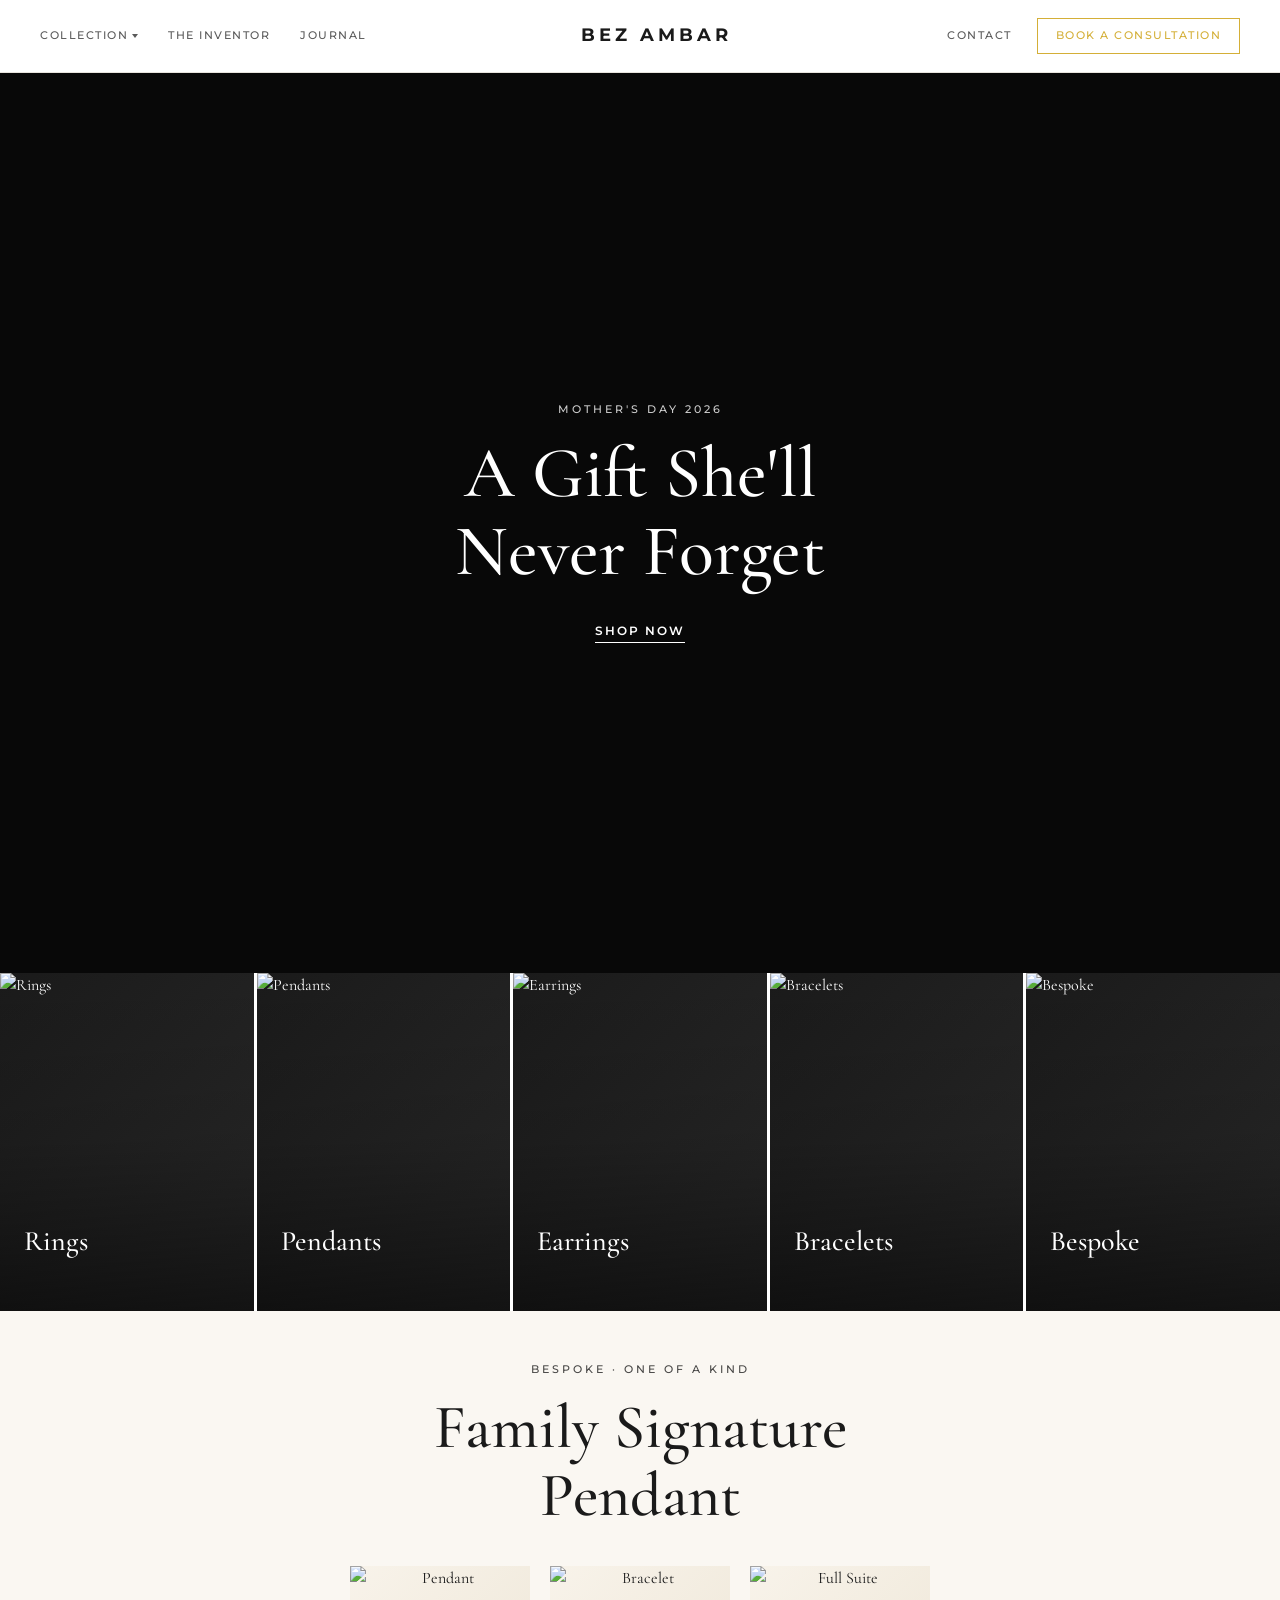
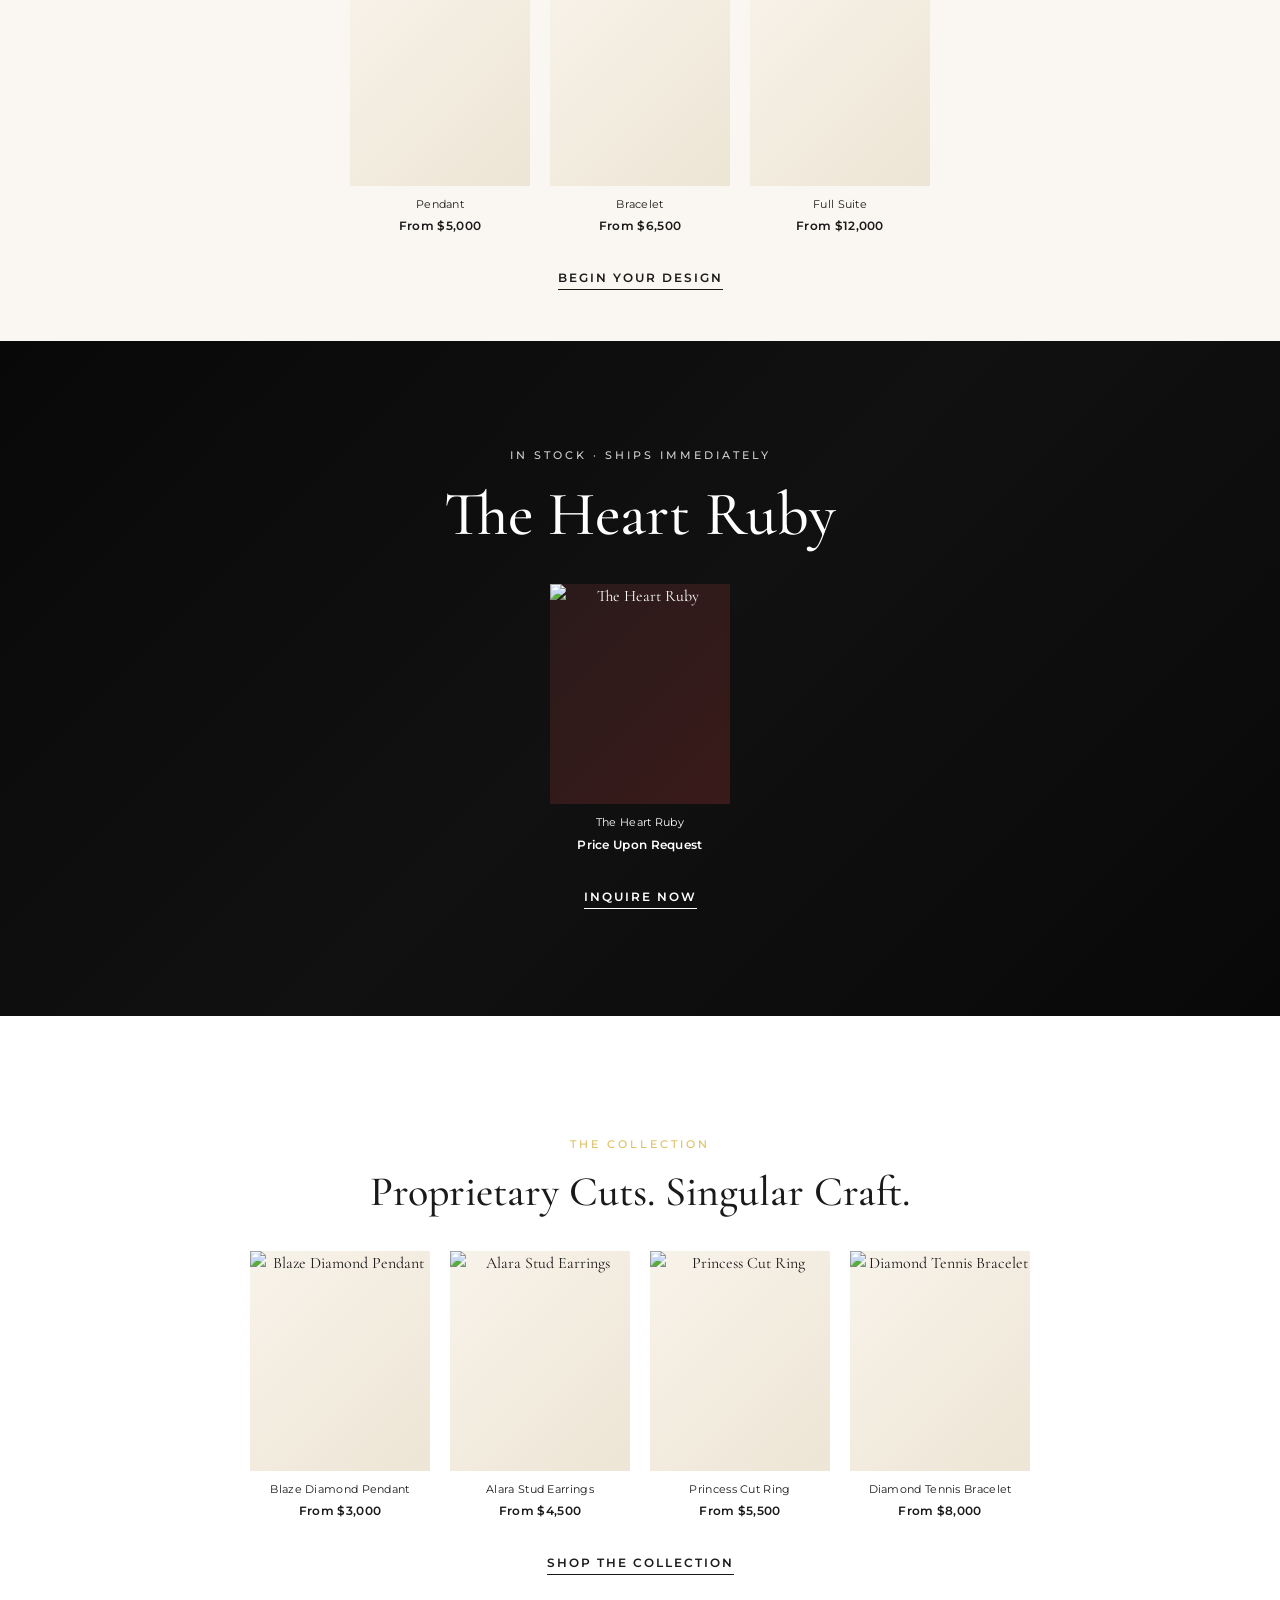
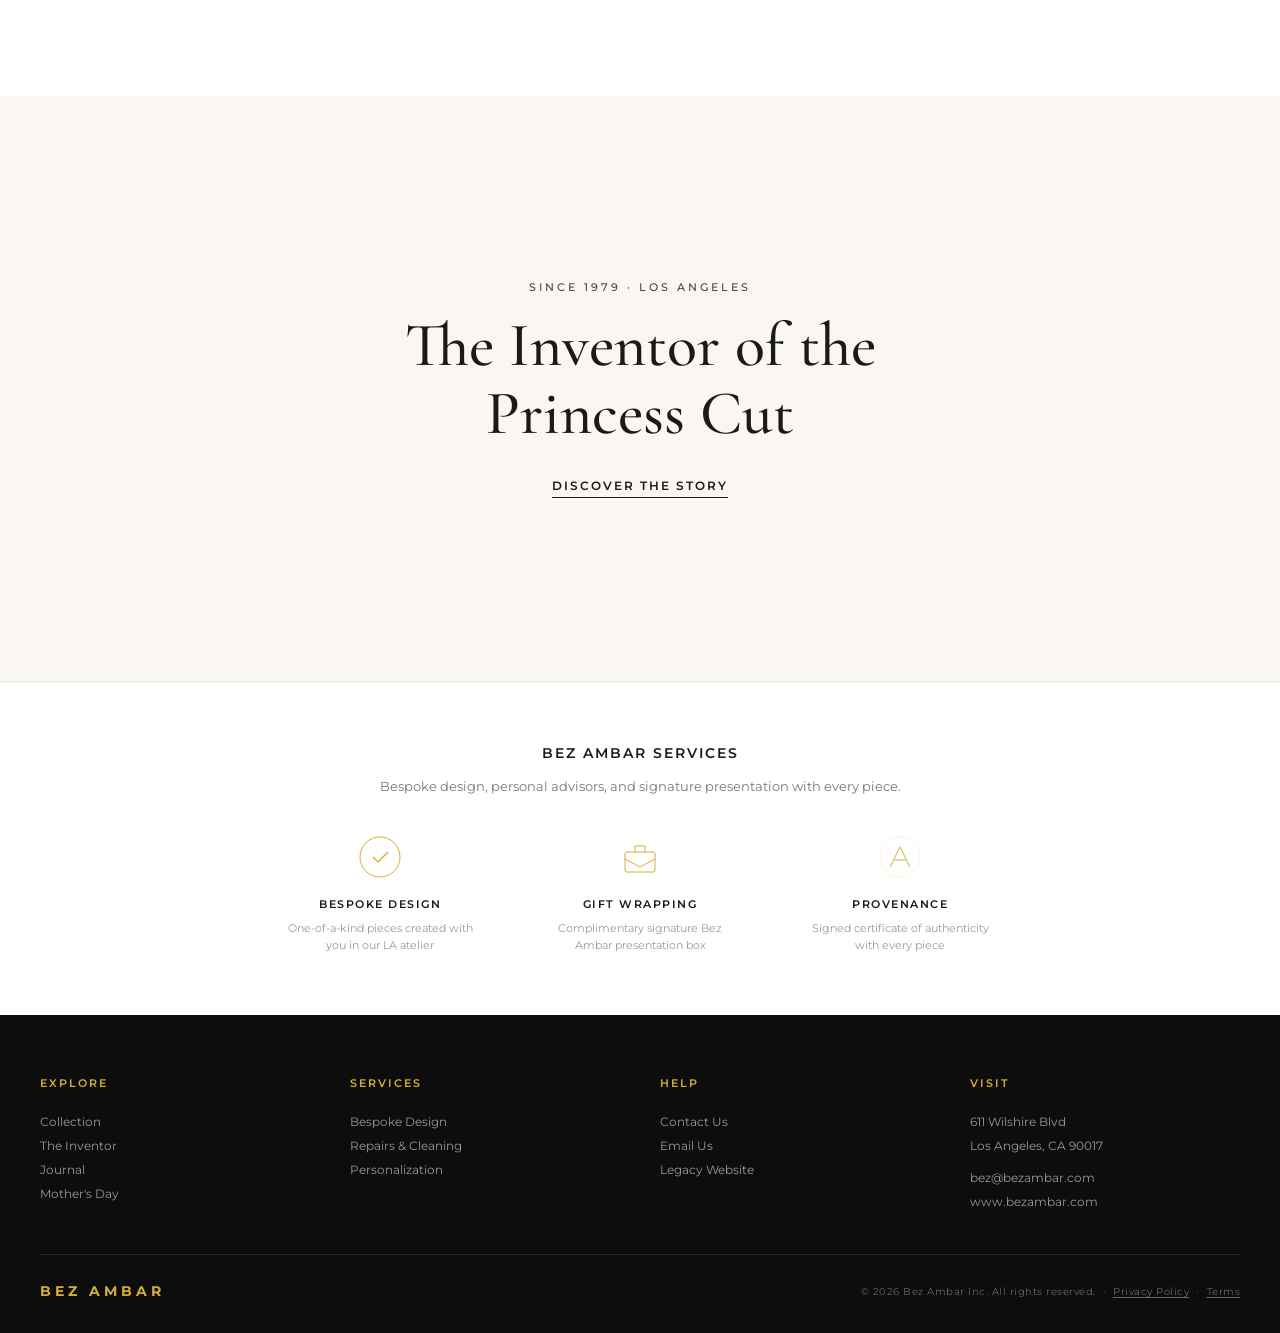
==== commit 91253346: "Fix duplicate content in index.html" ====
--- a/Mothers_Day_Campaign/index.html
+++ b/Mothers_Day_Campaign/index.html
@@ -655,660 +655,3 @@
     </script>
 </body>
 </html>
-<!DOCTYPE html>
-<html lang="en">
-<head>
-    <meta charset="UTF-8">
-    <meta name="viewport" content="width=device-width, initial-scale=1.0">
-    <title>Bez Ambar — Inventor of the Princess Cut | Luxury Diamonds, Los Angeles</title>
-    <link href="https://fonts.googleapis.com/css2?family=Cormorant+Garamond:ital,wght@0,400;0,500;0,600;0,700;1,400;1,500&family=Montserrat:wght@300;400;500;600;700&display=swap" rel="stylesheet">
-    <link rel="stylesheet" href="styles.css">
-    <style>
-        /* ============== LV-STYLE HOMEPAGE OVERRIDES ============== */
-
-        /* --- Full-Bleed Hero Block --- */
-        .hero-block {
-            width: 100%;
-            min-height: 85vh;
-            display: flex;
-            align-items: center;
-            justify-content: center;
-            text-align: center;
-            position: relative;
-            overflow: hidden;
-            color: #ffffff;
-        }
-        .hero-block.dark {
-            background: linear-gradient(135deg, #0d0d0d 0%, #1a1a1a 50%, #0d0d0d 100%);
-        }
-        .hero-block.cream {
-            background: #faf7f2;
-            color: #1a1a1a;
-            min-height: 70vh;
-        }
-        .hero-block.light {
-            background: #ffffff;
-            color: #1a1a1a;
-            min-height: auto;
-            padding: 80px 40px;
-        }
-        .hero-block-bg {
-            position: absolute;
-            inset: 0;
-            background-size: cover;
-            background-position: center;
-            z-index: 0;
-        }
-        .hero-block-overlay {
-            position: absolute;
-            inset: 0;
-            background: rgba(0,0,0,0.35);
-            z-index: 1;
-        }
-        .hero-block-content {
-            position: relative;
-            z-index: 2;
-            max-width: 700px;
-            padding: 40px 20px;
-        }
-        .hero-block-content .block-eyebrow {
-            font-family: 'Montserrat', sans-serif;
-            font-size: 11px;
-            font-weight: 500;
-            letter-spacing: 3px;
-            text-transform: uppercase;
-            opacity: 0.8;
-            margin-bottom: 16px;
-        }
-        .hero-block-content h2 {
-            font-family: 'Cormorant Garamond', serif;
-            font-size: clamp(36px, 6vw, 62px);
-            font-weight: 500;
-            line-height: 1.1;
-            margin-bottom: 24px;
-        }
-        .hero-block-content .block-link {
-            font-family: 'Montserrat', sans-serif;
-            font-size: 12px;
-            font-weight: 600;
-            letter-spacing: 2px;
-            text-transform: uppercase;
-            text-decoration: none;
-            color: inherit;
-            border-bottom: 1.5px solid currentColor;
-            padding-bottom: 4px;
-            transition: opacity 0.3s;
-        }
-        .hero-block-content .block-link:hover { opacity: 0.7; }
-
-        /* --- Video Hero --- */
-        .hero-video-block {
-            width: 100%;
-            min-height: 100vh;
-            display: flex;
-            align-items: center;
-            justify-content: center;
-            text-align: center;
-            position: relative;
-            overflow: hidden;
-            color: #ffffff;
-            background: #0d0d0d;
-        }
-        .hero-video {
-            position: absolute;
-            inset: 0;
-            width: 100%;
-            height: 100%;
-            object-fit: cover;
-            z-index: 0;
-        }
-        .hero-video-overlay {
-            position: absolute;
-            inset: 0;
-            background: rgba(0,0,0,0.40);
-            z-index: 1;
-        }
-        .hero-video-content {
-            position: relative;
-            z-index: 2;
-            max-width: 700px;
-            padding: 40px 20px;
-        }
-        .hero-video-content h2 {
-            font-family: 'Cormorant Garamond', serif;
-            font-size: clamp(40px, 7vw, 72px);
-            font-weight: 500;
-            line-height: 1.08;
-            margin-bottom: 28px;
-            color: #ffffff;
-        }
-        .hero-video-content .block-eyebrow {
-            font-family: 'Montserrat', sans-serif;
-            font-size: 11px;
-            font-weight: 500;
-            letter-spacing: 3px;
-            text-transform: uppercase;
-            margin-bottom: 16px;
-        }
-        .hero-video-content .block-link {
-            font-family: 'Montserrat', sans-serif;
-            font-size: 12px;
-            font-weight: 600;
-            letter-spacing: 2px;
-            text-transform: uppercase;
-            text-decoration: none;
-            border-bottom: 1.5px solid currentColor;
-            padding-bottom: 4px;
-            transition: opacity 0.3s;
-        }
-        .hero-video-content .block-link:hover { opacity: 0.7; }
-
-        /* --- Category Windows (Big Cards) --- */
-        .cat-windows {
-            background: #ffffff;
-            padding: 0;
-        }
-        .cat-windows-grid {
-            display: grid;
-            grid-template-columns: repeat(5, 1fr);
-            gap: 3px;
-            width: 100%;
-        }
-        .cat-window {
-            position: relative;
-            display: block;
-            text-decoration: none;
-            color: #ffffff;
-            aspect-ratio: 3/4;
-            overflow: hidden;
-            cursor: pointer;
-        }
-        .cat-window-bg {
-            position: absolute;
-            inset: 0;
-            background: linear-gradient(135deg, #1a1a1a, #2a2a2a);
-            z-index: 0;
-        }
-        .cat-window-bg img {
-            width: 100%;
-            height: 100%;
-            object-fit: cover;
-            transition: transform 0.6s ease;
-        }
-        .cat-window:hover .cat-window-bg img {
-            transform: scale(1.06);
-        }
-        .cat-window-overlay {
-            position: absolute;
-            inset: 0;
-            background: linear-gradient(to top, rgba(0,0,0,0.55) 0%, rgba(0,0,0,0.1) 50%, rgba(0,0,0,0.0) 100%);
-            z-index: 1;
-            transition: background 0.4s;
-        }
-        .cat-window:hover .cat-window-overlay {
-            background: linear-gradient(to top, rgba(0,0,0,0.65) 0%, rgba(0,0,0,0.15) 50%, rgba(0,0,0,0.05) 100%);
-        }
-        .cat-window-label {
-            position: absolute;
-            bottom: 0;
-            left: 0;
-            right: 0;
-            padding: 30px 24px;
-            z-index: 2;
-            display: flex;
-            flex-direction: column;
-            gap: 8px;
-        }
-        .cat-window-name {
-            font-family: 'Cormorant Garamond', serif;
-            font-size: 28px;
-            font-weight: 500;
-            line-height: 1.1;
-        }
-        .cat-window-cta {
-            font-family: 'Montserrat', sans-serif;
-            font-size: 10px;
-            font-weight: 600;
-            letter-spacing: 2px;
-            text-transform: uppercase;
-            opacity: 0;
-            transform: translateY(8px);
-            transition: all 0.35s ease;
-        }
-        .cat-window:hover .cat-window-cta {
-            opacity: 1;
-            transform: translateY(0);
-        }
-
-        /* --- Product Row (within editorial blocks) --- */
-        .product-row {
-            display: flex;
-            gap: 20px;
-            justify-content: center;
-            flex-wrap: wrap;
-            margin-top: 35px;
-            max-width: 1200px;
-            margin-left: auto;
-            margin-right: auto;
-        }
-        .product-thumb {
-            width: 180px;
-            text-decoration: none;
-            color: inherit;
-            transition: transform 0.3s;
-        }
-        .product-thumb:hover { transform: translateY(-3px); }
-        .product-thumb-img {
-            width: 180px;
-            height: 220px;
-            background: linear-gradient(135deg, #f8f3ea, #ede5d5);
-            margin-bottom: 10px;
-            overflow: hidden;
-        }
-        .product-thumb-img img {
-            width: 100%;
-            height: 100%;
-            object-fit: cover;
-        }
-        .product-thumb p {
-            font-family: 'Montserrat', sans-serif;
-            font-size: 11px;
-            text-align: center;
-            letter-spacing: 0.3px;
-        }
-        .product-thumb .thumb-price {
-            font-weight: 600;
-            margin-top: 3px;
-            font-size: 12px;
-        }
-
-        /* --- Services Row (LV-style) --- */
-        .lv-services {
-            padding: 60px 40px;
-            background: #ffffff;
-            border-top: 1px solid #e8e4de;
-        }
-        .lv-services h2 {
-            font-family: 'Montserrat', sans-serif;
-            font-size: 14px;
-            font-weight: 600;
-            letter-spacing: 2px;
-            text-transform: uppercase;
-            text-align: center;
-            margin-bottom: 12px;
-        }
-        .lv-services > p {
-            font-family: 'Montserrat', sans-serif;
-            font-size: 13px;
-            color: #777;
-            text-align: center;
-            margin-bottom: 35px;
-        }
-        .lv-services-row {
-            display: flex;
-            justify-content: center;
-            gap: 60px;
-            flex-wrap: wrap;
-            max-width: 1000px;
-            margin: 0 auto;
-        }
-        .lv-service-item {
-            text-align: center;
-            max-width: 200px;
-        }
-        .lv-service-icon {
-            width: 50px;
-            height: 50px;
-            margin: 0 auto 14px;
-        }
-        .lv-service-item h4 {
-            font-family: 'Montserrat', sans-serif;
-            font-size: 11px;
-            font-weight: 600;
-            letter-spacing: 1.5px;
-            text-transform: uppercase;
-            margin-bottom: 6px;
-        }
-        .lv-service-item p {
-            font-family: 'Montserrat', sans-serif;
-            font-size: 11px;
-            color: #999;
-            line-height: 1.6;
-        }
-
-        /* --- Responsive --- */
-        @media (max-width: 1024px) {
-            .cat-windows-grid { grid-template-columns: repeat(3, 1fr); }
-            .cat-window:nth-child(4),
-            .cat-window:nth-child(5) { aspect-ratio: 2/3; }
-        }
-        @media (max-width: 768px) {
-            .hero-block { min-height: 60vh; }
-            .hero-video-block { min-height: 85vh; }
-            .hero-video-content h2 { font-size: clamp(32px, 8vw, 52px); }
-            .product-row { gap: 12px; }
-            .product-thumb { width: 140px; }
-            .product-thumb-img { width: 140px; height: 170px; }
-            .cat-windows-grid { grid-template-columns: repeat(2, 1fr); }
-            .cat-window { aspect-ratio: 1; }
-            .cat-window-name { font-size: 22px; }
-            .cat-window-cta { opacity: 1; transform: translateY(0); }
-            .lv-services-row { gap: 30px; }
-        }
-        @media (max-width: 480px) {
-            .cat-windows-grid { grid-template-columns: 1fr 1fr; }
-            .cat-window-label { padding: 20px 16px; }
-            .cat-window-name { font-size: 20px; }
-        }
-    </style>
-</head>
-<body>
-
-    <!-- ==================== HEADER ==================== -->
-    <header class="site-header">
-        <div class="header-inner">
-            <button class="mobile-nav-toggle" onclick="toggleMobileNav()" aria-label="Menu"><span></span><span></span><span></span></button>
-            <nav class="header-left">
-                <div class="nav-dropdown">
-                    <a href="collection.html">Collection</a>
-                    <div class="dropdown-menu">
-                        <span class="dropdown-label">Categories</span>
-                        <a href="collection.html">All Jewelry</a>
-                        <a href="collection.html?cat=rings">Rings</a>
-                        <a href="collection.html?cat=pendants">Pendants</a>
-                        <a href="collection.html?cat=necklaces">Necklaces</a>
-                        <a href="collection.html?cat=earrings">Earrings</a>
-                        <a href="collection.html?cat=bracelets">Bracelets</a>
-                    </div>
-                </div>
-                <a href="about.html">The Inventor</a>
-                <a href="journal.html">Journal</a>
-            </nav>
-            <a href="index.html" class="logo">Bez Ambar</a>
-            <div class="header-right">
-                <a href="contact.html">Contact</a>
-                <a href="contact.html" class="header-contact-btn">Book a Consultation</a>
-            </div>
-        </div>
-    </header>
-    <div class="mobile-nav-overlay" id="mobileNav">
-        <a href="collection.html">Collection</a>
-        <span class="mobile-cat-label">Categories</span>
-        <a href="collection.html" class="mobile-cat-link">All Jewelry</a>
-        <a href="collection.html?cat=rings" class="mobile-cat-link">Rings</a>
-        <a href="collection.html?cat=pendants" class="mobile-cat-link">Pendants</a>
-        <a href="collection.html?cat=necklaces" class="mobile-cat-link">Necklaces</a>
-        <a href="collection.html?cat=earrings" class="mobile-cat-link">Earrings</a>
-        <a href="collection.html?cat=bracelets" class="mobile-cat-link">Bracelets</a>
-        <a href="about.html">The Inventor</a>
-        <a href="journal.html">Journal</a>
-        <a href="contact.html">Contact</a>
-        <a href="contact.html" class="mobile-consult-btn">Book a Consultation</a>
-    </div>
-
-    <!-- ==================== BLOCK 1: Hero — Mother's Day (Video Background) ==================== -->
-    <section class="hero-video-block">
-        <!-- VIDEO: Replace the src below with your video file (e.g., "hero-video.mp4"). Upload the video to the same folder as index.html -->
-        <video class="hero-video" autoplay muted loop playsinline poster="">
-            <!-- <source src="hero-video.mp4" type="video/mp4"> -->
-        </video>
-        <div class="hero-video-overlay"></div>
-        <div class="hero-video-content">
-            <p class="block-eyebrow" style="color: rgba(255,255,255,0.8);">Mother's Day 2026</p>
-            <h2>A Gift She'll<br>Never Forget</h2>
-            <a href="mothers_day_landing_page" class="block-link" style="color:#fff;">Shop Now</a>
-        </div>
-    </section>
-
-    <!-- ==================== BLOCK 2: Shop by Category — Full-Width Windows ==================== -->
-    <section class="cat-windows">
-        <div class="cat-windows-grid">
-            <a href="collection.html?cat=rings" class="cat-window">
-                <div class="cat-window-bg">
-                    <img src="https://res.cloudinary.com/dlg2mou53/image/upload/f_auto,q_auto,w_600/BezAmbar-OldSite/2020/12/BRACHA-RING-OF-FIRE-5-CARAT-CENTER-bez-ambar-desk-1.jpg" alt="Rings">
-                </div>
-                <div class="cat-window-overlay"></div>
-                <div class="cat-window-label">
-                    <span class="cat-window-name">Rings</span>
-                    <span class="cat-window-cta">Shop Now</span>
-                </div>
-            </a>
-            <a href="collection.html?cat=pendants" class="cat-window">
-                <div class="cat-window-bg">
-                    <img src="https://res.cloudinary.com/dlg2mou53/image/upload/f_auto,q_auto,w_600/BezAmbar-OldSite/2018/02/marquise-diamond-pendant-elizabet-collection-4ESR10.jpg" alt="Pendants">
-                </div>
-                <div class="cat-window-overlay"></div>
-                <div class="cat-window-label">
-                    <span class="cat-window-name">Pendants</span>
-                    <span class="cat-window-cta">Shop Now</span>
-                </div>
-            </a>
-            <a href="collection.html?cat=earrings" class="cat-window">
-                <div class="cat-window-bg">
-                    <img src="https://res.cloudinary.com/dlg2mou53/image/upload/f_auto,q_auto,w_600/BezAmbar-OldSite/2020/12/2-carat-diamond-rof-earrings-bez-ambar-desk-2.jpg" alt="Earrings">
-                </div>
-                <div class="cat-window-overlay"></div>
-                <div class="cat-window-label">
-                    <span class="cat-window-name">Earrings</span>
-                    <span class="cat-window-cta">Shop Now</span>
-                </div>
-            </a>
-            <a href="collection.html?cat=bracelets" class="cat-window">
-                <div class="cat-window-bg">
-                    <img src="https://res.cloudinary.com/dlg2mou53/image/upload/f_auto,q_auto,w_600/BezAmbar-OldSite/2014/05/Delice-Brascelet-and-Necklace.jpg" alt="Bracelets">
-                </div>
-                <div class="cat-window-overlay"></div>
-                <div class="cat-window-label">
-                    <span class="cat-window-name">Bracelets</span>
-                    <span class="cat-window-cta">Shop Now</span>
-                </div>
-            </a>
-            <a href="contact.html" class="cat-window">
-                <div class="cat-window-bg">
-                    <img src="https://res.cloudinary.com/dlg2mou53/image/upload/f_auto,q_auto,w_600/BezAmbar-OldSite/2020/11/Woman-Image-20-carat-emerald-cut-diamond.jpg" alt="Bespoke">
-                </div>
-                <div class="cat-window-overlay"></div>
-                <div class="cat-window-label">
-                    <span class="cat-window-name">Bespoke</span>
-                    <span class="cat-window-cta">Start Your Design</span>
-                </div>
-            </a>
-        </div>
-    </section>
-
-    <!-- ==================== BLOCK 3: Family Signature Pendant ==================== -->
-    <section class="hero-block cream">
-        <div class="hero-block-bg" style="background-image:url('https://res.cloudinary.com/dlg2mou53/image/upload/f_auto,q_auto,w_1400/BezAmbar-OldSite/2019/07/round-diamond-pendants-mb.jpg')"></div>
-        <div class="hero-block-content">
-            <p class="block-eyebrow">Bespoke &middot; One of a Kind</p>
-            <h2>Family Signature<br>Pendant</h2>
-
-            <div class="product-row">
-                <a href="mothers_day_landing_page#family-pendant-section" class="product-thumb">
-                    <div class="product-thumb-img">
-                        <img src="https://res.cloudinary.com/dlg2mou53/image/upload/f_auto,q_auto,w_300/BezAmbar-OldSite/2018/02/marquise-diamond-pendant-elizabet-collection-4ESR10.jpg" alt="Pendant">
-                    </div>
-                    <p>Pendant</p>
-                    <p class="thumb-price">From $5,000</p>
-                </a>
-                <a href="mothers_day_landing_page#family-pendant-section" class="product-thumb">
-                    <div class="product-thumb-img">
-                        <img src="https://res.cloudinary.com/dlg2mou53/image/upload/f_auto,q_auto,w_300/BezAmbar-OldSite/2014/05/Delice-Brascelet-and-Necklace.jpg" alt="Bracelet">
-                    </div>
-                    <p>Bracelet</p>
-                    <p class="thumb-price">From $6,500</p>
-                </a>
-                <a href="mothers_day_landing_page#family-pendant-section" class="product-thumb">
-                    <div class="product-thumb-img">
-                        <img src="https://res.cloudinary.com/dlg2mou53/image/upload/f_auto,q_auto,w_300/BezAmbar-OldSite/2020/12/BRACHA-RING-OF-FIRE-5-CARAT-CENTER-bez-ambar-desk-1.jpg" alt="Full Suite">
-                    </div>
-                    <p>Full Suite</p>
-                    <p class="thumb-price">From $12,000</p>
-                </a>
-            </div>
-
-            <div style="margin-top: 30px;">
-                <a href="mothers_day_landing_page#family-pendant-section" class="block-link">Begin Your Design</a>
-            </div>
-        </div>
-    </section>
-
-    <!-- ==================== BLOCK 4: The Heart Ruby ==================== -->
-    <section class="hero-block dark" style="min-height: 75vh;">
-        <div class="hero-block-bg" style="background-image:url('https://res.cloudinary.com/dlg2mou53/image/upload/f_auto,q_auto,w_1400/BezAmbar-OldSite/2018/01/ruby-red-heart-shape-pendant-from-bez-ambar-1.jpg')"></div><div class="hero-block-overlay"></div>
-        <div class="hero-block-content">
-            <p class="block-eyebrow">In Stock &middot; Ships Immediately</p>
-            <h2>The Heart Ruby</h2>
-
-            <div class="product-row">
-                <a href="mothers_day_landing_page#hard-ruby-section" class="product-thumb" style="color:#fff;">
-                    <div class="product-thumb-img" style="background: linear-gradient(135deg, #2a1a1a, #3a1a1a);">
-                        <img src="https://res.cloudinary.com/dlg2mou53/image/upload/f_auto,q_auto,w_300/BezAmbar-OldSite/2018/02/heart-ruby-princess-21-stones-4HSR20-25-menuitem.jpg" alt="The Heart Ruby">
-                    </div>
-                    <p>The Heart Ruby</p>
-                    <p class="thumb-price">Price Upon Request</p>
-                </a>
-            </div>
-
-            <div style="margin-top: 30px;">
-                <a href="mothers_day_landing_page#hard-ruby-section" class="block-link">Inquire Now</a>
-            </div>
-        </div>
-    </section>
-
-    <!-- ==================== BLOCK 5: The Collection ==================== -->
-    <section class="hero-block light">
-        <div class="hero-block-content" style="max-width: 1200px;">
-            <p class="block-eyebrow" style="color:#d4af37;">The Collection</p>
-            <h2 style="font-size: clamp(28px, 4vw, 42px);">Proprietary Cuts. Singular Craft.</h2>
-
-            <div class="product-row">
-                <a href="collection.html" class="product-thumb">
-                    <div class="product-thumb-img">
-                        <img src="https://res.cloudinary.com/dlg2mou53/image/upload/f_auto,q_auto,w_300/BezAmbar-OldSite/2020/03/5-carat-fancy-yellow-diamond-engagement-ring-blaze-cosmic-fire-white.jpg" alt="Blaze Diamond Pendant">
-                    </div>
-                    <p>Blaze Diamond Pendant</p>
-                    <p class="thumb-price">From $3,000</p>
-                </a>
-                <a href="collection.html" class="product-thumb">
-                    <div class="product-thumb-img">
-                        <img src="https://res.cloudinary.com/dlg2mou53/image/upload/f_auto,q_auto,w_300/BezAmbar-OldSite/2023/02/2ETE7515-13-Raphael.jpg" alt="Alara Stud Earrings">
-                    </div>
-                    <p>Alara Stud Earrings</p>
-                    <p class="thumb-price">From $4,500</p>
-                </a>
-                <a href="collection.html" class="product-thumb">
-                    <div class="product-thumb-img">
-                        <img src="https://res.cloudinary.com/dlg2mou53/image/upload/f_auto,q_auto,w_300/BezAmbar-OldSite/2020/08/keren-ring-with-explosion-cut-and-taper-baguettes-6.jpg" alt="Princess Cut Ring">
-                    </div>
-                    <p>Princess Cut Ring</p>
-                    <p class="thumb-price">From $5,500</p>
-                </a>
-                <a href="collection.html" class="product-thumb">
-                    <div class="product-thumb-img">
-                        <img src="https://res.cloudinary.com/dlg2mou53/image/upload/f_auto,q_auto,w_300/BezAmbar-OldSite/2020/03/3-Row-Princess-Cut-Ruby-Stretchable-Bracelet.jpg" alt="Diamond Tennis Bracelet">
-                    </div>
-                    <p>Diamond Tennis Bracelet</p>
-                    <p class="thumb-price">From $8,000</p>
-                </a>
-            </div>
-
-            <div style="margin-top: 30px;">
-                <a href="collection.html" class="block-link">Shop the Collection</a>
-            </div>
-        </div>
-    </section>
-
-    <!-- ==================== BLOCK 6: The Inventor ==================== -->
-    <section class="hero-block cream" style="min-height: 65vh;">
-        <div class="hero-block-bg" style="background-image:url('https://res.cloudinary.com/dlg2mou53/image/upload/f_auto,q_auto,w_1400/BezAmbar-OldSite/2020/11/Woman-Image-20-carat-emerald-cut-diamond.jpg')"></div>
-        <div class="hero-block-content">
-            <p class="block-eyebrow">Since 1979 &middot; Los Angeles</p>
-            <h2>The Inventor of the<br>Princess Cut</h2>
-            <a href="about.html" class="block-link">Discover the Story</a>
-        </div>
-    </section>
-
-    <!-- ==================== BLOCK 7: Services ==================== -->
-    <section class="lv-services">
-        <h2>Bez Ambar Services</h2>
-        <p>Bespoke design, personal advisors, and signature presentation with every piece.</p>
-        <div class="lv-services-row">
-            <div class="lv-service-item">
-                <div class="lv-service-icon">
-                    <svg viewBox="0 0 50 50" fill="none"><circle cx="25" cy="25" r="20" stroke="#d4af37" stroke-width="1"/><path d="M18 25 L23 30 L33 20" stroke="#d4af37" stroke-width="1.5" fill="none"/></svg>
-                </div>
-                <h4>Bespoke Design</h4>
-                <p>One-of-a-kind pieces created with you in our LA atelier</p>
-            </div>
-            <div class="lv-service-item">
-                <div class="lv-service-icon">
-                    <svg viewBox="0 0 50 50" fill="none"><rect x="10" y="20" width="30" height="20" rx="2" stroke="#d4af37" stroke-width="1"/><path d="M10 27 L25 35 L40 27" stroke="#d4af37" stroke-width="1" fill="none"/><path d="M20 20 L20 14 L30 14 L30 20" stroke="#d4af37" stroke-width="1" fill="none"/></svg>
-                </div>
-                <h4>Gift Wrapping</h4>
-                <p>Complimentary signature Bez Ambar presentation box</p>
-            </div>
-            <div class="lv-service-item">
-                <div class="lv-service-icon">
-                    <svg viewBox="0 0 50 50" fill="none"><path d="M15 35 L25 15 L35 35" stroke="#d4af37" stroke-width="1" fill="none"/><line x1="19" y1="28" x2="31" y2="28" stroke="#d4af37" stroke-width="1"/><circle cx="25" cy="25" r="20" stroke="#d4af37" stroke-width="0.5" opacity="0.3"/></svg>
-                </div>
-                <h4>Provenance</h4>
-                <p>Signed certificate of authenticity with every piece</p>
-            </div>
-        </div>
-    </section>
-
-    <!-- ==================== FOOTER ==================== -->
-    <footer class="site-footer">
-        <div class="footer-inner">
-            <div class="footer-top">
-                <div class="footer-col">
-                    <h4>Explore</h4>
-                    <a href="collection.html">Collection</a>
-                    <a href="about.html">The Inventor</a>
-                    <a href="journal.html">Journal</a>
-                    <a href="mothers_day_landing_page">Mother's Day</a>
-                </div>
-                <div class="footer-col">
-                    <h4>Services</h4>
-                    <a href="contact.html">Bespoke Design</a>
-                    <a href="contact.html">Repairs &amp; Cleaning</a>
-                    <a href="contact.html">Personalization</a>
-                </div>
-                <div class="footer-col">
-                    <h4>Help</h4>
-                    <a href="contact.html">Contact Us</a>
-                    <a href="mailto:bez@bezambar.com">Email Us</a>
-                    <a href="https://www.bezambar.com" target="_blank">Legacy Website</a>
-                </div>
-                <div class="footer-col">
-                    <h4>Visit</h4>
-                    <p>611 Wilshire Blvd</p>
-                    <p>Los Angeles, CA 90017</p>
-                    <p style="margin-top:8px;"><a href="mailto:bez@bezambar.com">bez@bezambar.com</a></p>
-                    <p><a href="https://www.bezambar.com" target="_blank">www.bezambar.com</a></p>
-                </div>
-            </div>
-            <div class="footer-bottom">
-                <div class="footer-logo">BEZ AMBAR</div>
-                <div class="footer-legal">
-                    &copy; 2026 Bez Ambar Inc. All rights reserved.
-                    &nbsp;&middot;&nbsp;
-                    <a href="#">Privacy Policy</a>
-                    &nbsp;&middot;&nbsp;
-                    <a href="#">Terms</a>
-                </div>
-            </div>
-        </div>
-    </footer>
-
-
-    <script>
-    function toggleMobileNav() {
-        document.querySelector('.mobile-nav-toggle').classList.toggle('open');
-        document.getElementById('mobileNav').classList.toggle('open');
-        document.body.style.overflow = document.getElementById('mobileNav').classList.contains('open') ? 'hidden' : '';
-    }
-    </script>
-</body>
-</html>
